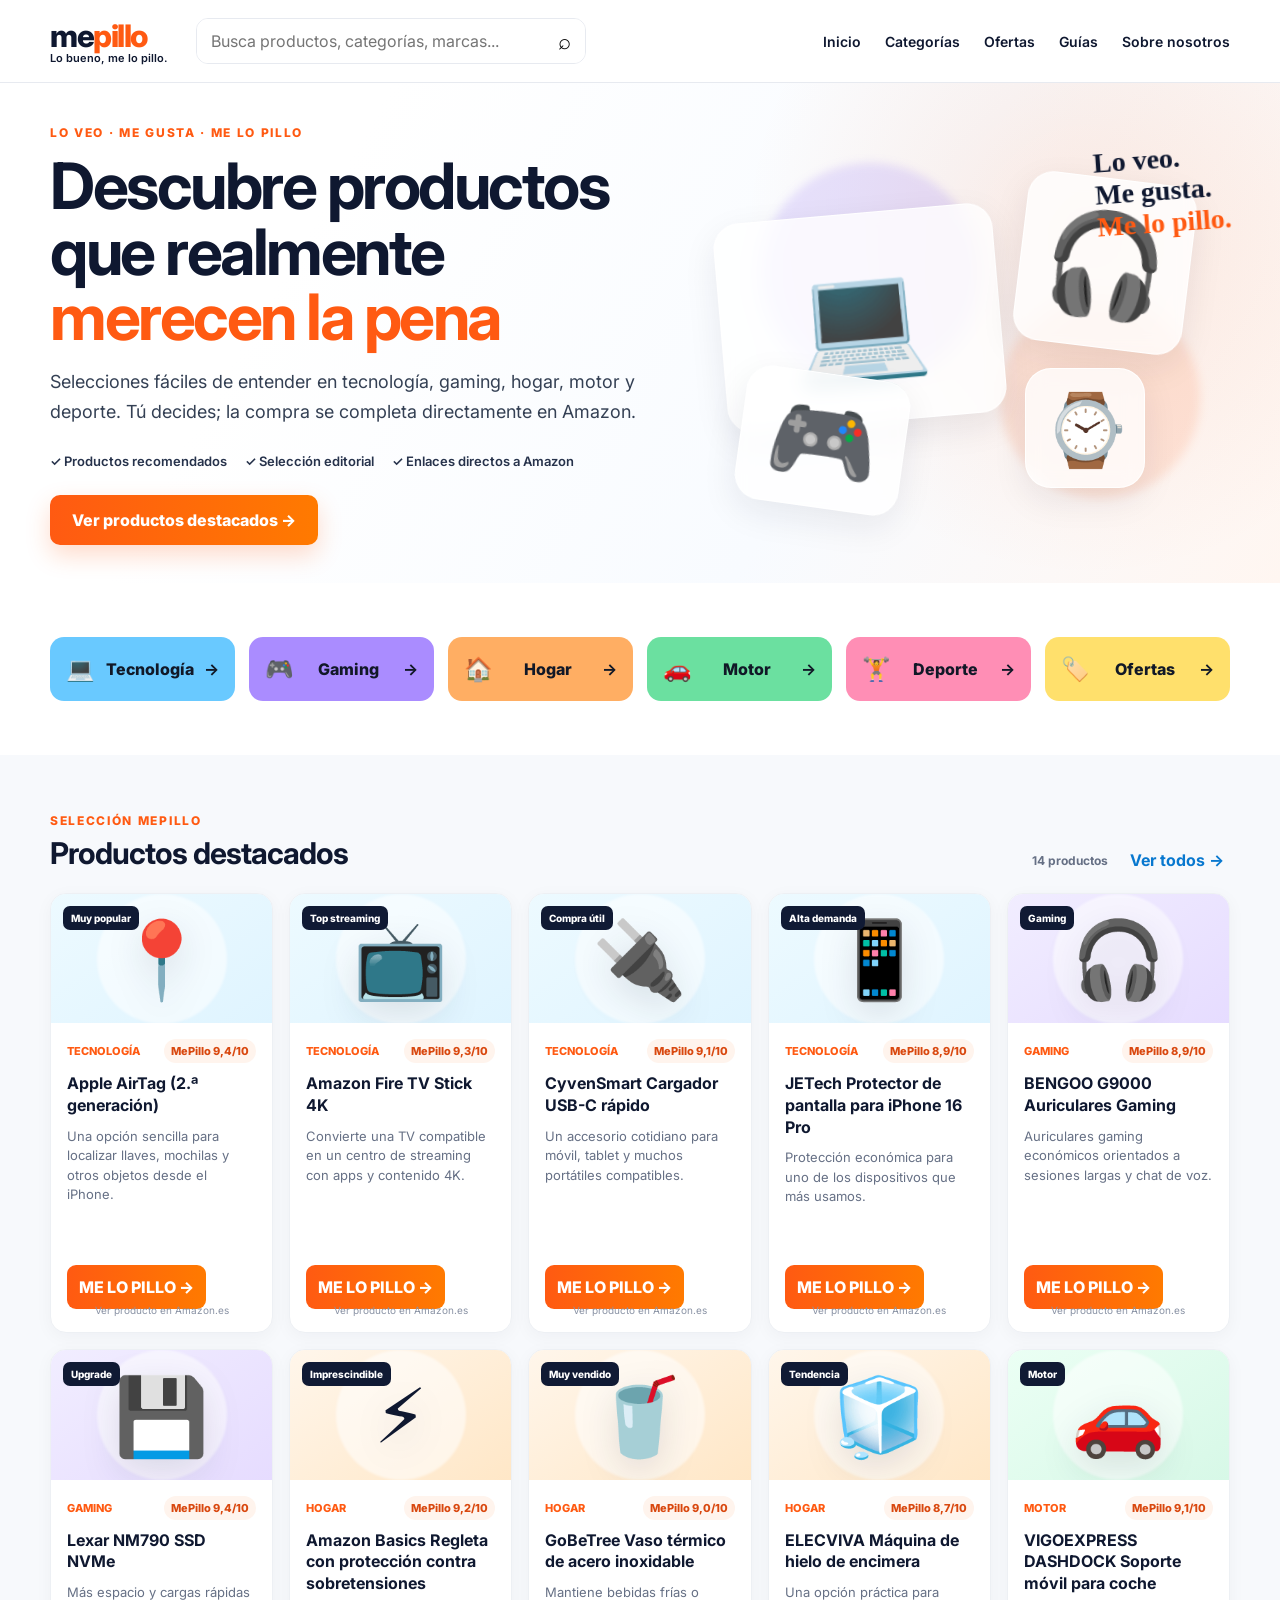
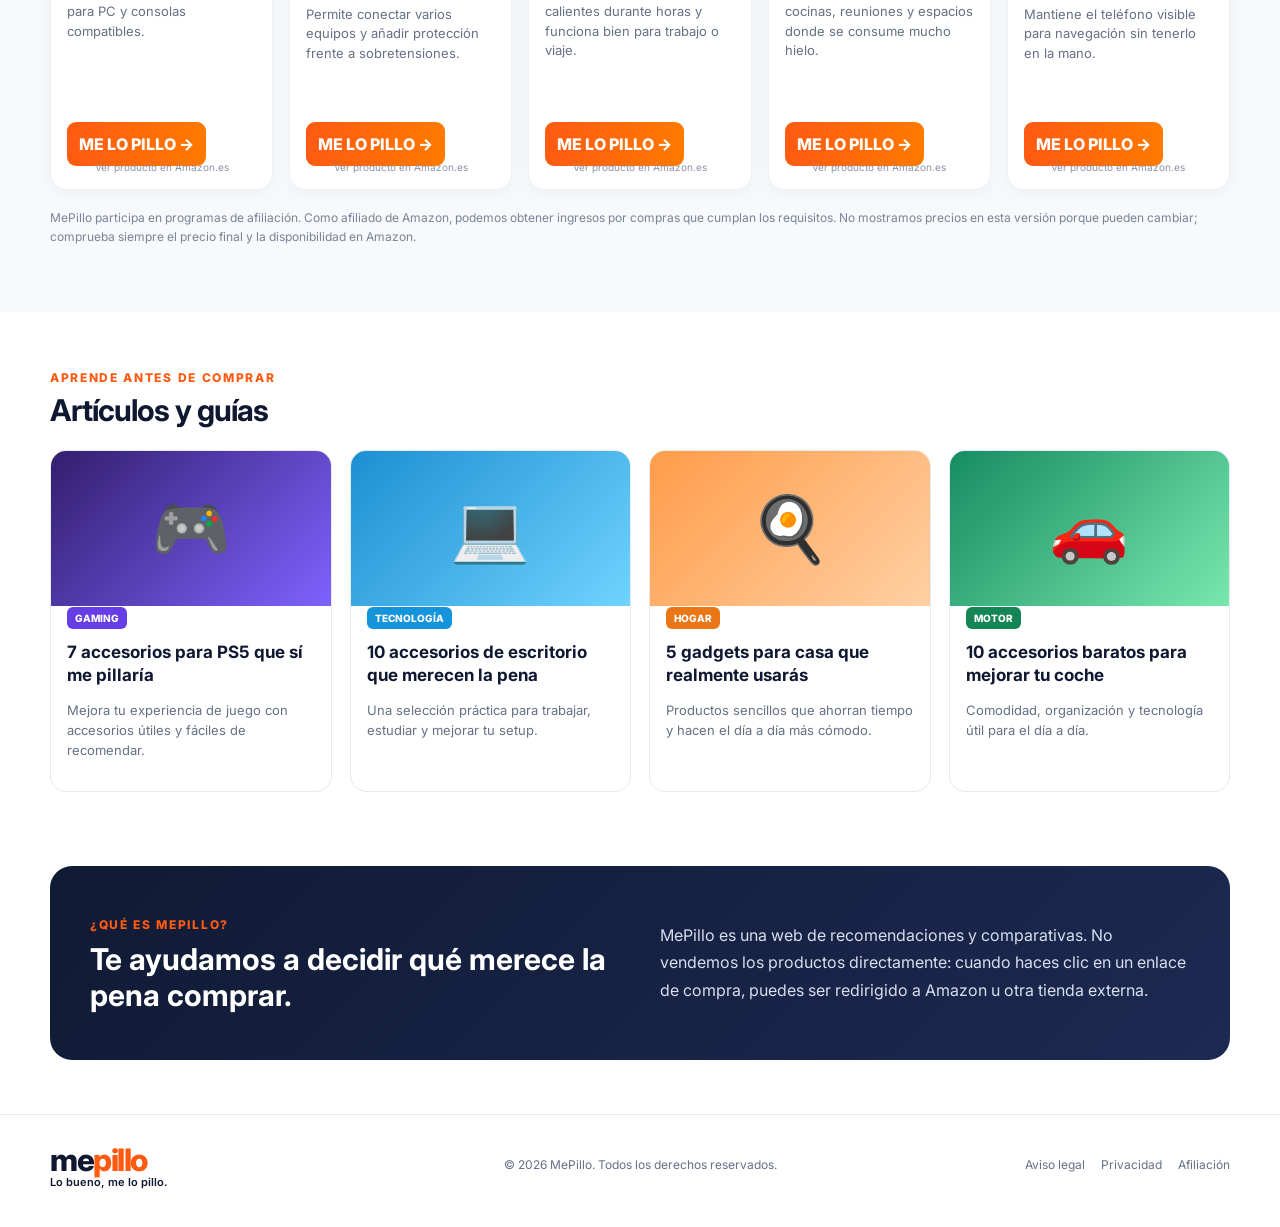
==== public/index.html @ 1d5a9345 "Primera version de MePillo" ====
<!DOCTYPE html>
<html lang="es">
<head>
  <meta charset="UTF-8" />
  <meta name="viewport" content="width=device-width, initial-scale=1.0" />
  <meta name="description" content="MePillo: recomendaciones, comparativas y ofertas de tecnología, gaming, hogar, motor y deporte." />
  <title>MePillo | Lo bueno, me lo pillo</title>
  <link rel="preconnect" href="https://fonts.googleapis.com">
  <link rel="preconnect" href="https://fonts.gstatic.com" crossorigin>
  <link href="https://fonts.googleapis.com/css2?family=Inter:wght@400;500;600;700;800&display=swap" rel="stylesheet">
  <link rel="stylesheet" href="styles.css" />
</head>
<body>
  <header class="site-header">
    <div class="container nav-wrap">
      <a class="brand" href="#inicio" aria-label="MePillo inicio">
        <span class="brand-main">me<span>pillo</span></span>
        <small>Lo bueno, me lo pillo.</small>
      </a>

      <form class="search" id="searchForm">
        <input id="searchInput" type="search" placeholder="Busca productos, categorías, marcas..." aria-label="Buscar productos" />
        <button type="submit" aria-label="Buscar">⌕</button>
      </form>

      <button class="menu-btn" id="menuBtn" aria-label="Abrir menú" aria-expanded="false">☰</button>
      <nav class="main-nav" id="mainNav">
        <a href="#inicio">Inicio</a>
        <a href="#categorias">Categorías</a>
        <a href="#ofertas">Ofertas</a>
        <a href="#guias">Guías</a>
        <a href="#sobre">Sobre nosotros</a>
      </nav>
    </div>
  </header>

  <main id="inicio">
    <section class="hero">
      <div class="container hero-grid">
        <div class="hero-copy">
          <span class="eyebrow">LO VEO · ME GUSTA · ME LO PILLO</span>
          <h1>Descubre productos que realmente <span>merecen la pena</span></h1>
          <p>Selecciones fáciles de entender en tecnología, gaming, hogar, motor y deporte. Tú decides; la compra se completa directamente en Amazon.</p>
          <div class="trust-row">
            <span>✓ Productos recomendados</span>
            <span>✓ Selección editorial</span>
            <span>✓ Enlaces directos a Amazon</span>
          </div>
          <a class="primary-btn" href="#ofertas">Ver productos destacados →</a>
        </div>

        <div class="hero-art" aria-hidden="true">
          <div class="glow glow-1"></div>
          <div class="glow glow-2"></div>
          <div class="device laptop">💻</div>
          <div class="device controller">🎮</div>
          <div class="device headphones">🎧</div>
          <div class="device watch">⌚</div>
          <div class="hero-note">Lo veo.<br>Me gusta.<br><strong>Me lo pillo.</strong></div>
        </div>
      </div>
    </section>

    <section class="categories section" id="categorias">
      <div class="container">
        <div class="category-grid">
          <a href="/categoria?cat=Tecnología" class="category-card c-tech"><span>💻</span>Tecnología <b>→</b></a>
          <a href="/categoria?cat=Gaming" class="category-card c-gaming"><span>🎮</span>Gaming <b>→</b></a>
          <a href="/categoria?cat=Hogar" class="category-card c-home"><span>🏠</span>Hogar <b>→</b></a>
          <a href="/categoria?cat=Motor" class="category-card c-motor"><span>🚗</span>Motor <b>→</b></a>
          <a href="/categoria?cat=Deporte" class="category-card c-sport"><span>🏋️</span>Deporte <b>→</b></a>
          <a href="/categoria?cat=Ofertas" class="category-card c-deals"><span>🏷️</span>Ofertas <b>→</b></a>
        </div>
      </div>
    </section>

    <section class="section products-section" id="ofertas">
      <div class="container">
        <div class="section-head">
          <div>
            <span class="section-kicker">SELECCIÓN MEPILLO</span>
            <h2>Productos destacados</h2>
          </div>
          <div class="head-actions"><span id="resultCount" class="result-count"></span><button id="showAllBtn" class="text-btn">Ver todos →</button></div>
        </div>
        <div class="product-grid" id="productGrid"></div>
        <p class="affiliate-note">MePillo participa en programas de afiliación. Como afiliado de Amazon, podemos obtener ingresos por compras que cumplan los requisitos. No mostramos precios en esta versión porque pueden cambiar; comprueba siempre el precio final y la disponibilidad en Amazon.</p>
      </div>
    </section>

    <section class="section guides" id="guias">
      <div class="container">
        <div class="section-head">
          <div>
            <span class="section-kicker">APRENDE ANTES DE COMPRAR</span>
            <h2>Artículos y guías</h2>
          </div>
        </div>

        <div class="guide-grid">
          <article class="guide-card">
            <div class="guide-image gradient-gaming">🎮</div>
            <span class="tag tag-gaming">Gaming</span>
            <h3>7 accesorios para PS5 que sí me pillaría</h3>
            <p>Mejora tu experiencia de juego con accesorios útiles y fáciles de recomendar.</p>
          </article>
          <article class="guide-card">
            <div class="guide-image gradient-tech">💻</div>
            <span class="tag tag-tech">Tecnología</span>
            <h3>10 accesorios de escritorio que merecen la pena</h3>
            <p>Una selección práctica para trabajar, estudiar y mejorar tu setup.</p>
          </article>
          <article class="guide-card">
            <div class="guide-image gradient-home">🍳</div>
            <span class="tag tag-home">Hogar</span>
            <h3>5 gadgets para casa que realmente usarás</h3>
            <p>Productos sencillos que ahorran tiempo y hacen el día a día más cómodo.</p>
          </article>
          <article class="guide-card">
            <div class="guide-image gradient-motor">🚗</div>
            <span class="tag tag-motor">Motor</span>
            <h3>10 accesorios baratos para mejorar tu coche</h3>
            <p>Comodidad, organización y tecnología útil para el día a día.</p>
          </article>
        </div>
      </div>
    </section>

    <section class="about section" id="sobre">
      <div class="container about-card">
        <div>
          <span class="section-kicker">¿QUÉ ES MEPILLO?</span>
          <h2>Te ayudamos a decidir qué merece la pena comprar.</h2>
        </div>
        <p>MePillo es una web de recomendaciones y comparativas. No vendemos los productos directamente: cuando haces clic en un enlace de compra, puedes ser redirigido a Amazon u otra tienda externa.</p>
      </div>
    </section>
  </main>

  <footer>
    <div class="container footer-grid">
      <div class="brand footer-brand"><span class="brand-main">me<span>pillo</span></span><small>Lo bueno, me lo pillo.</small></div>
      <p>© 2026 MePillo. Todos los derechos reservados.</p>
      <div class="footer-links"><a href="#">Aviso legal</a><a href="#">Privacidad</a><a href="#">Afiliación</a></div>
    </div>
  </footer>

  <script src="data.js"></script><script src="script.js"></script>
</body>
</html>
---- public/styles.css ----
:root{--ink:#0f1830;--muted:#667085;--orange:#ff5a12;--orange2:#ff7a00;--line:#e7eaf0;--bg:#f7f9fc;--card:#fff;--shadow:0 12px 35px rgba(20,31,56,.08)}
*{box-sizing:border-box}html{scroll-behavior:smooth}body{margin:0;font-family:Inter,system-ui,sans-serif;color:var(--ink);background:#fff}.container{width:min(1180px,calc(100% - 32px));margin:auto}a{text-decoration:none;color:inherit}button,input{font:inherit}.site-header{position:sticky;top:0;z-index:20;background:rgba(255,255,255,.93);backdrop-filter:blur(14px);border-bottom:1px solid var(--line)}.nav-wrap{min-height:82px;display:flex;align-items:center;gap:28px}.brand{display:flex;flex-direction:column;min-width:max-content}.brand-main{font-weight:800;font-size:31px;letter-spacing:-1.5px}.brand-main span{color:var(--orange)}.brand small{font-size:11px;font-weight:600;margin-top:-3px}.search{flex:1;max-width:390px;display:flex;border:1px solid var(--line);border-radius:12px;overflow:hidden;background:#fff}.search input{width:100%;border:0;outline:0;padding:12px 14px;color:var(--ink)}.search button{border:0;background:#fff;padding:0 14px;cursor:pointer;font-size:22px}.main-nav{margin-left:auto;display:flex;gap:24px;font-weight:600;font-size:14px}.main-nav a:hover{color:var(--orange)}.menu-btn{display:none;margin-left:auto;border:0;background:none;font-size:26px}.hero{background:radial-gradient(circle at 85% 30%,rgba(255,104,32,.12),transparent 30%),linear-gradient(120deg,#fff 25%,#f8fbff 65%,#fff6f1);overflow:hidden}.hero-grid{min-height:500px;display:grid;grid-template-columns:1.08fr .92fr;align-items:center;gap:28px}.eyebrow,.section-kicker{font-size:12px;font-weight:800;letter-spacing:.14em;color:var(--orange)}.hero h1{font-size:clamp(42px,5vw,66px);line-height:1.02;letter-spacing:-2.5px;margin:12px 0 18px;max-width:680px}.hero h1 span{color:var(--orange)}.hero p{font-size:18px;line-height:1.65;color:#344054;max-width:650px}.trust-row{display:flex;gap:18px;flex-wrap:wrap;margin:26px 0;color:#26324b;font-size:13px;font-weight:600}.primary-btn{display:inline-block;background:linear-gradient(90deg,var(--orange),var(--orange2));color:#fff;padding:15px 22px;border-radius:10px;font-weight:800;box-shadow:0 10px 25px rgba(255,90,18,.22)}.hero-art{position:relative;min-height:420px}.device{position:absolute;display:grid;place-items:center;background:rgba(255,255,255,.78);backdrop-filter:blur(10px);border:1px solid rgba(255,255,255,.9);box-shadow:var(--shadow);border-radius:26px}.laptop{font-size:110px;width:280px;height:210px;left:20px;top:90px;transform:rotate(-5deg)}.controller{font-size:90px;width:165px;height:135px;left:40px;bottom:35px;transform:rotate(8deg)}.headphones{font-size:100px;width:170px;height:170px;right:40px;top:55px;transform:rotate(7deg)}.watch{font-size:70px;width:120px;height:120px;right:85px;bottom:55px}.hero-note{position:absolute;right:0;top:20px;font-size:28px;line-height:1.15;font-weight:600;transform:rotate(-4deg);font-family:cursive}.hero-note strong{color:var(--orange)}.glow{position:absolute;border-radius:50%;filter:blur(5px)}.glow-1{width:220px;height:220px;background:rgba(111,76,255,.14);left:60px;top:40px}.glow-2{width:200px;height:200px;background:rgba(255,90,18,.12);right:30px;bottom:45px}.section{padding:54px 0}.category-grid{display:grid;grid-template-columns:repeat(6,1fr);gap:14px}.category-card{border:0;border-radius:14px;padding:18px 16px;display:flex;align-items:center;justify-content:space-between;font-weight:800;color:#111827;cursor:pointer;transition:.2s}.category-card:hover{transform:translateY(-3px);box-shadow:var(--shadow)}.category-card span{font-size:23px}.c-tech{background:#69c9ff}.c-gaming{background:#aa8cff}.c-home{background:#ffae63}.c-motor{background:#6be0a0}.c-sport{background:#ff8eb5}.c-deals{background:#ffe06c}.products-section{background:var(--bg)}.section-head{display:flex;justify-content:space-between;align-items:flex-end;margin-bottom:22px}.section-head h2{font-size:30px;letter-spacing:-1px;margin:6px 0 0}.text-btn{border:0;background:none;color:#0878cf;font-weight:700;cursor:pointer}.product-grid{display:grid;grid-template-columns:repeat(5,1fr);gap:16px}.product-card{background:#fff;border:1px solid #edf0f4;border-radius:16px;overflow:hidden;box-shadow:0 4px 18px rgba(16,24,40,.04);display:flex;flex-direction:column}.product-image{height:190px;display:grid;place-items:center;font-size:82px;background:linear-gradient(145deg,#f8f9fb,#fff)}.product-body{padding:16px;display:flex;flex-direction:column;gap:10px;height:100%}.product-cat{font-size:11px;font-weight:800;color:var(--orange);text-transform:uppercase}.product-card h3{font-size:16px;line-height:1.35;margin:0}.product-card p{font-size:13px;color:var(--muted);line-height:1.5;margin:0}.rating{font-size:13px;color:#f59e0b;font-weight:700}.buy-btn{margin-top:auto;background:linear-gradient(90deg,var(--orange),var(--orange2));color:#fff;text-align:center;padding:12px;border-radius:9px;font-weight:800}.buy-btn:hover{filter:brightness(.97)}.affiliate-note{font-size:12px;color:#7a8496;margin-top:18px;line-height:1.6}.guide-grid{display:grid;grid-template-columns:repeat(4,1fr);gap:18px}.guide-card{border:1px solid var(--line);border-radius:16px;overflow:hidden;background:#fff;padding-bottom:18px}.guide-image{height:155px;display:grid;place-items:center;font-size:64px}.gradient-gaming{background:linear-gradient(135deg,#321f6e,#7e62ff)}.gradient-tech{background:linear-gradient(135deg,#1d8fd1,#6fd3ff)}.gradient-home{background:linear-gradient(135deg,#ff9c49,#ffd0a4)}.gradient-motor{background:linear-gradient(135deg,#168c62,#78e8ad)}.guide-card .tag,.guide-card h3,.guide-card p{margin-left:16px;margin-right:16px}.tag{display:inline-block;color:#fff;padding:5px 8px;border-radius:6px;font-size:10px;font-weight:800;text-transform:uppercase;margin-top:-12px;position:relative}.tag-gaming{background:#673de6}.tag-tech{background:#1494db}.tag-home{background:#e97716}.tag-motor{background:#148656}.guide-card h3{font-size:17px;line-height:1.35;margin-top:12px;margin-bottom:8px}.guide-card p{font-size:13px;color:var(--muted);line-height:1.55}.about{padding-top:20px}.about-card{background:linear-gradient(135deg,#101a34,#1c2a52);color:#fff;border-radius:22px;padding:40px;display:grid;grid-template-columns:1fr 1fr;gap:40px;align-items:center}.about-card p{color:#d7deee;line-height:1.7}.about-card h2{font-size:30px;margin:8px 0 0}footer{border-top:1px solid var(--line);padding:26px 0 38px}.footer-grid{display:grid;grid-template-columns:1fr auto 1fr;gap:20px;align-items:center}.footer-grid p{font-size:12px;color:var(--muted)}.footer-links{justify-self:end;display:flex;gap:16px;font-size:12px;color:var(--muted)}
@media(max-width:1050px){.main-nav{display:none;position:absolute;top:82px;left:16px;right:16px;background:#fff;padding:18px;border:1px solid var(--line);border-radius:14px;box-shadow:var(--shadow);flex-direction:column}.main-nav.open{display:flex}.menu-btn{display:block}.search{order:3;max-width:none;width:100%;margin:0 0 14px}.nav-wrap{flex-wrap:wrap;padding-top:12px}.hero-grid{grid-template-columns:1fr}.hero-art{min-height:350px}.category-grid{grid-template-columns:repeat(3,1fr)}.product-grid{grid-template-columns:repeat(3,1fr)}.guide-grid{grid-template-columns:repeat(2,1fr)}}
@media(max-width:700px){.container{width:min(100% - 22px,1180px)}.brand-main{font-size:27px}.hero-grid{min-height:auto;padding:56px 0 30px}.hero h1{font-size:43px;letter-spacing:-1.8px}.hero p{font-size:16px}.hero-art{min-height:300px}.laptop{width:210px;height:155px;font-size:82px;left:3px;top:70px}.controller{width:125px;height:105px;font-size:62px;left:15px;bottom:30px}.headphones{width:130px;height:130px;font-size:72px;right:3px;top:45px}.watch{width:90px;height:90px;font-size:52px;right:25px;bottom:30px}.hero-note{font-size:21px;right:8px}.category-grid{grid-template-columns:repeat(2,1fr)}.product-grid{grid-template-columns:1fr 1fr}.product-image{height:150px;font-size:62px}.guide-grid{grid-template-columns:1fr}.about-card{grid-template-columns:1fr;padding:28px}.footer-grid{grid-template-columns:1fr;text-align:center}.footer-links{justify-self:center}.footer-brand{align-items:center}}
@media(max-width:460px){.product-grid{grid-template-columns:1fr}.category-grid{grid-template-columns:1fr}.trust-row{flex-direction:column;gap:10px}.section-head{align-items:flex-start;gap:12px;flex-direction:column}.hero h1{font-size:38px}.hero-art{min-height:270px}}
.head-actions{display:flex;align-items:center;gap:16px}.result-count{font-size:12px;color:var(--muted);font-weight:700}.product-meta{display:flex;align-items:center;justify-content:space-between;gap:8px}.score{font-size:11px;font-weight:800;background:#fff4ed;color:#d9480f;border-radius:999px;padding:5px 7px;white-space:nowrap}.product-image{position:relative;overflow:hidden}.product-image:before{content:"";position:absolute;width:130px;height:130px;border-radius:50%;background:rgba(255,255,255,.55);filter:blur(1px)}.product-emoji{position:relative;z-index:2;font-size:76px;filter:drop-shadow(0 12px 18px rgba(15,24,48,.12));transition:.25s}.product-card:hover .product-emoji{transform:translateY(-4px) scale(1.04)}.product-badge{position:absolute;z-index:3;left:12px;top:12px;background:#101a34;color:#fff;padding:6px 8px;border-radius:7px;font-size:10px;font-weight:800}.product-image-tecnologia{background:linear-gradient(145deg,#edfaff,#dff4ff)}.product-image-gaming{background:linear-gradient(145deg,#f1edff,#e6dcff)}.product-image-hogar{background:linear-gradient(145deg,#fff6eb,#ffe7c7)}.product-image-motor{background:linear-gradient(145deg,#ebfff4,#d7f8e7)}.product-image-deporte{background:linear-gradient(145deg,#fff0f5,#ffe0eb)}.card-actions{margin-top:auto}.amazon-caption{display:block;text-align:center;color:#8992a4;font-size:10px;margin-top:7px}.empty-state{grid-column:1/-1;text-align:center;background:#fff;border:1px dashed #d9dee8;border-radius:18px;padding:48px 20px}.empty-state span{font-size:42px}.empty-state h3{margin:10px 0 4px}.empty-state p{margin:0;color:var(--muted)}.category-card.active{outline:3px solid rgba(15,24,48,.18);transform:translateY(-2px)}
@media(max-width:700px){.head-actions{width:100%;justify-content:space-between}.product-emoji{font-size:66px}.product-meta{align-items:flex-start;flex-direction:column}.score{align-self:flex-start}}

.page-hero{padding:70px 0 42px;background:linear-gradient(135deg,#fff,#f8fbff 58%,#fff4ec)}.page-hero h1{font-size:clamp(38px,5vw,64px);letter-spacing:-2px;margin:8px 0 10px}.page-hero p{color:var(--muted);font-size:18px}.mini-cats{margin-bottom:30px}.mini-cats .category-card{font-size:14px}.product-detail{display:grid;grid-template-columns:.9fr 1.1fr;gap:56px;align-items:center}.detail-visual{min-height:480px;border-radius:28px;display:flex;flex-direction:column;align-items:center;justify-content:center;position:relative;font-size:150px;box-shadow:var(--shadow)}.detail-visual small{font-size:12px;color:var(--muted);margin-top:18px}.detail-copy h1{font-size:clamp(38px,5vw,62px);letter-spacing:-2px;line-height:1.02;margin:12px 0}.back-link{color:#0878cf;font-weight:700;font-size:13px}.detail-score{display:inline-block;background:#fff4ed;color:#d9480f;border-radius:999px;padding:8px 12px;font-weight:700}.detail-lead{font-size:18px;line-height:1.7;color:#475467}.detail-copy ul{list-style:none;padding:0;display:grid;gap:10px;color:#344054}.best-for{background:#f8fafc;border:1px solid var(--line);padding:15px 16px;border-radius:12px;margin:18px 0}.detail-buy{margin-top:8px}.legal-copy{max-width:850px}.legal-copy h2{margin-top:36px}.legal-copy p{color:#475467;line-height:1.75}.product-image a{display:block}.product-card h3 a:hover{color:var(--orange)}
@media(max-width:850px){.product-detail{grid-template-columns:1fr;gap:28px}.detail-visual{min-height:330px;font-size:110px}}
/* Ficha preparada para Amazon Creators API */
.product-detail-v2{align-items:start}.amazon-image-zone{overflow:hidden}.amazon-image-zone img{max-width:88%;max-height:440px;object-fit:contain;position:relative;z-index:2}.product-main-emoji{font-size:150px;position:relative;z-index:2}.amazon-source-row,.panel-head{display:flex;align-items:center;justify-content:space-between;gap:14px}.amazon-label{font-size:11px;font-weight:800;letter-spacing:.12em;color:#667085}.sync-status{font-size:11px;font-weight:700;border-radius:999px;padding:6px 9px;white-space:nowrap}.sync-status.pending{background:#fff7ed;color:#c2410c}.sync-status.live{background:#ecfdf3;color:#027a48}.brand-line{color:#667085}.product-identifiers{display:flex;gap:10px;flex-wrap:wrap;margin:18px 0}.product-identifiers span{border:1px solid var(--line);border-radius:12px;padding:10px 13px;min-width:130px;background:#fff}.product-identifiers small{display:block;color:#98a2b3;font-size:10px;text-transform:uppercase;font-weight:800;margin-bottom:4px}.product-identifiers strong{font-size:13px}.product-info-grid{display:grid;grid-template-columns:1fr 1fr;gap:20px;margin-top:42px}.info-panel{background:#fff;border:1px solid var(--line);border-radius:20px;padding:26px;box-shadow:0 5px 20px rgba(16,24,40,.035)}.info-panel h2{font-size:23px;letter-spacing:-.6px;margin:6px 0 18px}.api-placeholder{min-height:120px;border:1px dashed #d0d5dd;border-radius:14px;background:#f9fafb;display:flex;align-items:center;gap:14px;padding:20px;color:#667085}.api-placeholder>span{font-size:27px}.api-placeholder strong,.api-placeholder small{display:block}.api-placeholder small{line-height:1.5;margin-top:4px}.amazon-feature-list,.editorial-list,.pros-cons ul{list-style:none;padding:0;margin:0;display:grid;gap:10px;color:#344054}.spec-table{display:grid}.spec-table>div{display:flex;justify-content:space-between;gap:20px;padding:11px 0;border-bottom:1px solid var(--line)}.spec-table span{color:#667085}.pros-cons{display:grid;grid-template-columns:1fr 1fr;gap:22px}.pros-cons h3{font-size:15px}.muted-copy{color:#667085;line-height:1.6;font-size:13px}.amazon-panel{background:linear-gradient(180deg,#fff,#fcfdff)}
@media(max-width:850px){.product-info-grid{grid-template-columns:1fr}.product-main-emoji{font-size:110px}.amazon-source-row,.panel-head{align-items:flex-start;flex-direction:column}.pros-cons{grid-template-columns:1fr}}

/* Creators API ready v2 */
.data-disclaimer{margin-top:18px;padding:12px 14px;border-radius:12px;background:#fff7ed;color:#7c4a1d;font-size:.82rem;line-height:1.5;border:1px solid #fed7aa}
.amazon-feature-list{display:grid;gap:10px;margin:18px 0 0;padding:0;list-style:none}
.amazon-feature-list li{padding:12px 14px;border:1px solid #e7ebf2;border-radius:12px;background:#fff;line-height:1.45}
.spec-table{display:grid;gap:0;margin-top:16px;border:1px solid #e7ebf2;border-radius:14px;overflow:hidden}
.spec-table>div{display:grid;grid-template-columns:minmax(130px,.8fr) 1.2fr;gap:18px;padding:13px 15px;border-bottom:1px solid #e7ebf2;background:#fff}
.spec-table>div:last-child{border-bottom:0}.spec-table span{color:#718096;font-size:.86rem}.spec-table strong{font-size:.92rem;color:#0d1730}
@media(max-width:640px){.spec-table>div{grid-template-columns:1fr;gap:4px}}

/* Ficha de producto v3: más información visible y preparada para Creators API */
.product-detail-v3{align-items:start}.product-page-kicker{display:block;margin-top:12px;font-size:11px;font-weight:800;letter-spacing:.13em;color:#667085}.quick-feature-grid{display:grid;grid-template-columns:1fr 1fr;gap:10px;margin:20px 0}.quick-feature{display:flex;gap:9px;align-items:flex-start;padding:11px 12px;border:1px solid #e7eaf0;background:#fbfcfe;border-radius:12px;font-size:12px;line-height:1.4}.quick-feature>span{display:grid;place-items:center;flex:0 0 20px;width:20px;height:20px;border-radius:50%;background:#ecfdf3;color:#027a48;font-weight:900}.quick-feature strong{font-weight:650;color:#344054}.product-section{margin-top:28px;background:#fff;border:1px solid var(--line);border-radius:22px;padding:30px;box-shadow:0 5px 20px rgba(16,24,40,.035)}.section-title-block h2{font-size:27px;letter-spacing:-.8px;margin:6px 0 5px}.section-title-block p{margin:0 0 22px;color:#667085;line-height:1.6}.feature-list-large{display:grid;grid-template-columns:1fr 1fr;gap:12px}.feature-list-large li{display:flex;align-items:flex-start;gap:10px;padding:15px 16px!important;margin:0;background:#fbfcfe!important}.feature-check{display:grid;place-items:center;flex:0 0 24px;width:24px;height:24px;border-radius:50%;background:#ecfdf3;color:#027a48;font-weight:900}.product-info-grid-v3{margin-top:20px}.best-for-prominent{display:flex;flex-direction:column;gap:6px;margin:0 0 22px;background:linear-gradient(135deg,#fff7ed,#fff);border-color:#fed7aa}.best-for-prominent strong{color:#c2410c;font-size:12px;text-transform:uppercase;letter-spacing:.08em}.best-for-prominent span{font-size:15px;line-height:1.55;color:#344054}.subsection-title{font-size:15px;margin:20px 0 12px}.analysis-section{margin-top:20px}.pros-cons-v3>div{border-radius:16px;padding:22px;border:1px solid var(--line)}.pros-box{background:#f5fff9}.cons-box{background:#fffaf5}.pros-cons-v3 ul{gap:12px}.pros-cons-v3 li{display:flex;gap:10px;line-height:1.5}.pros-cons-v3 li>span{font-weight:900}.pros-box li>span{color:#027a48}.cons-box li>span{color:#c2410c}.catalog-note{margin:20px 0 4px;padding:13px 16px;border-radius:14px;background:#f8fafc;border:1px solid var(--line);color:#667085;font-size:12px;line-height:1.6}.amazon-image-zone small{max-width:75%;text-align:center;line-height:1.5}.product-grid{grid-template-columns:repeat(5,1fr)}
@media(max-width:1050px){.quick-feature-grid,.feature-list-large{grid-template-columns:1fr 1fr}}
@media(max-width:700px){.quick-feature-grid,.feature-list-large{grid-template-columns:1fr}.product-section{padding:22px}.section-title-block h2{font-size:24px}}
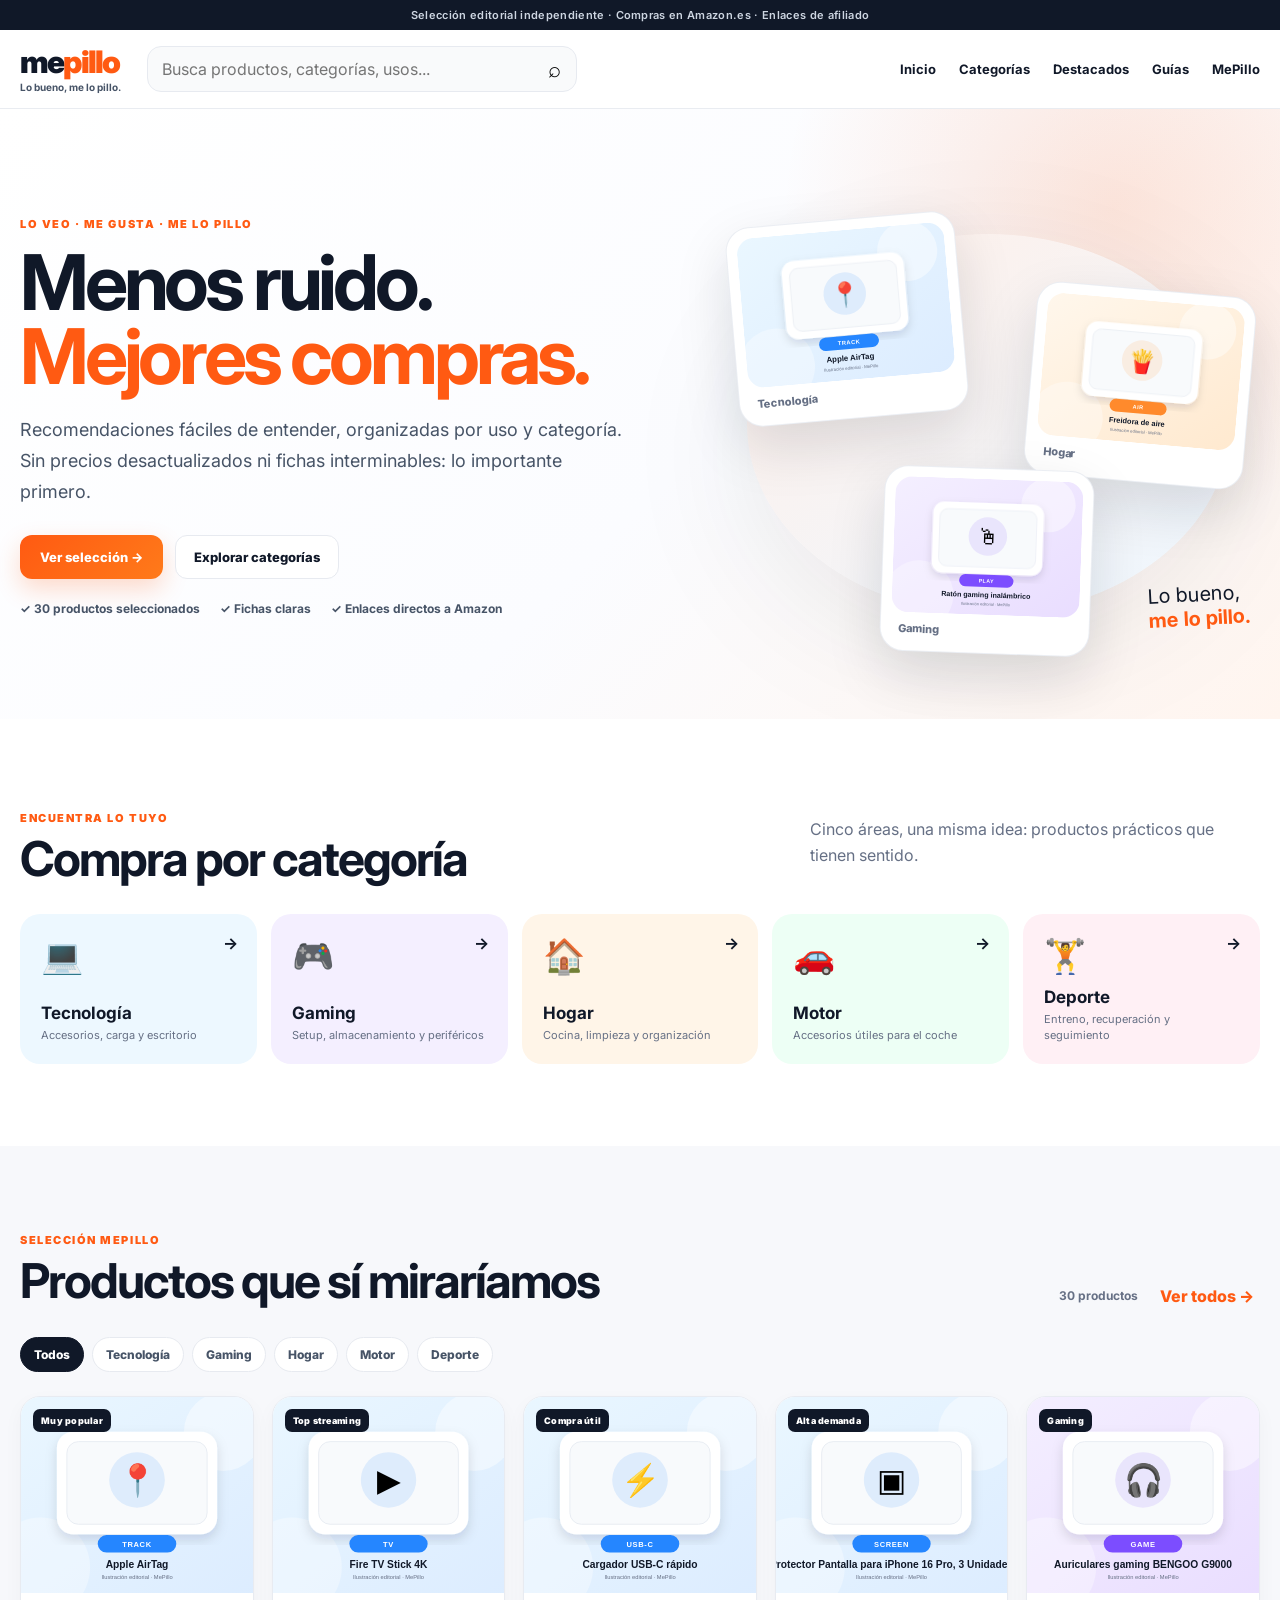
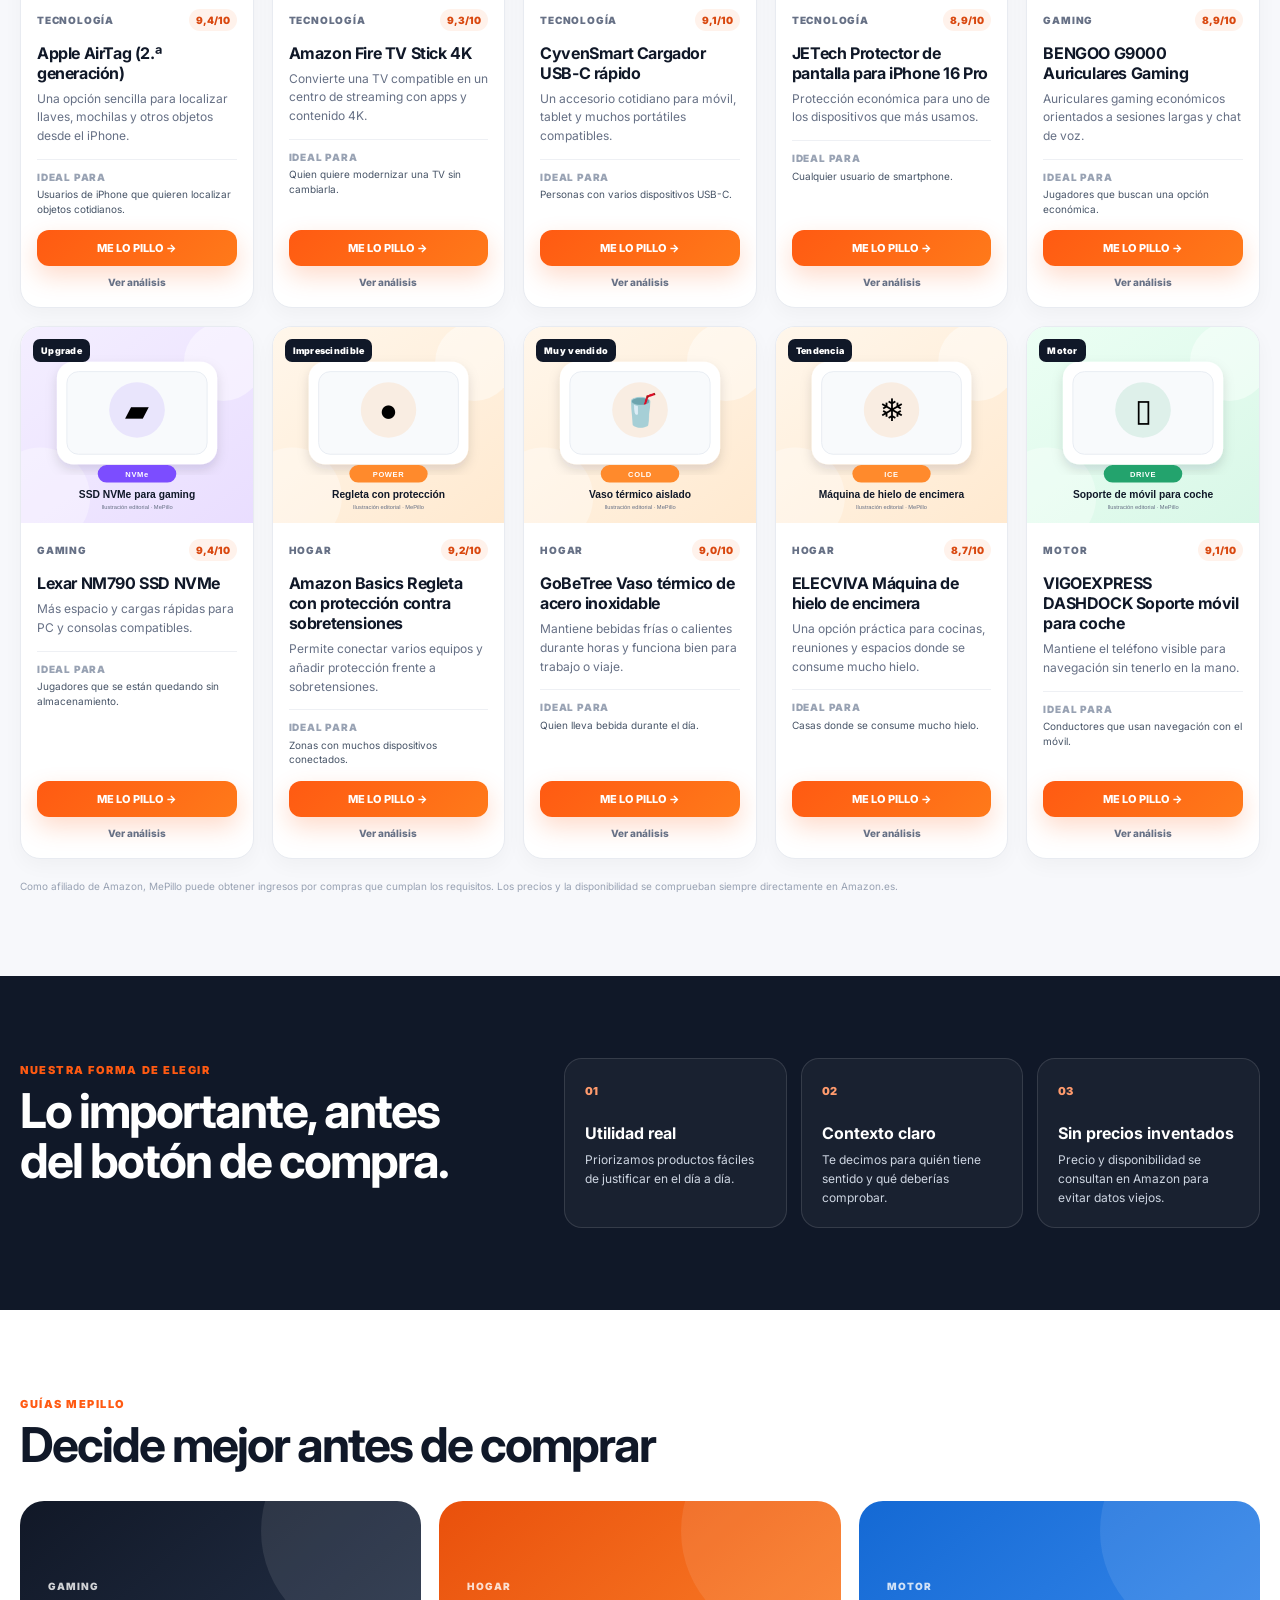
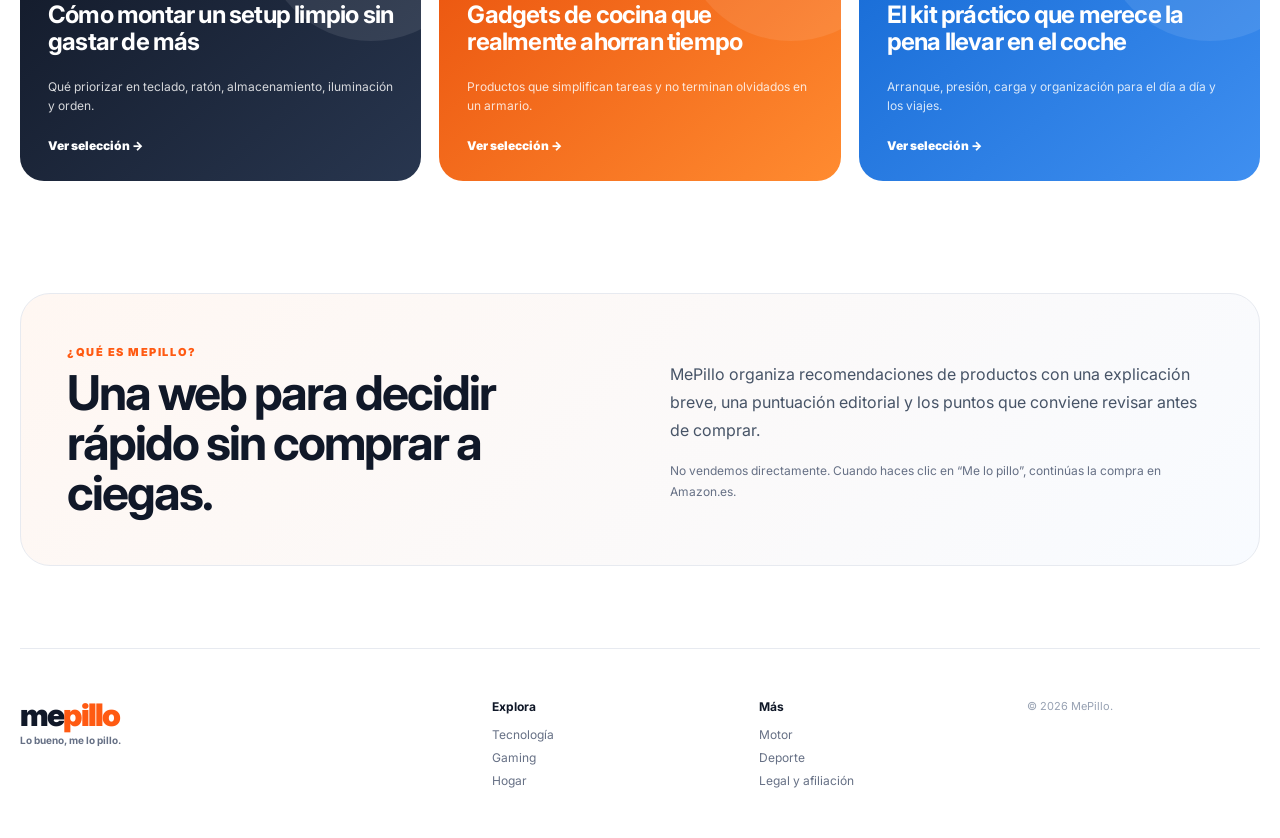
==== commit a4817dfd: "Actualizar MePillo a v4 profesional" ====
--- a/public/index.html
+++ b/public/index.html
@@ -1,150 +1,11 @@
-<!DOCTYPE html>
-<html lang="es">
-<head>
-  <meta charset="UTF-8" />
-  <meta name="viewport" content="width=device-width, initial-scale=1.0" />
-  <meta name="description" content="MePillo: recomendaciones, comparativas y ofertas de tecnología, gaming, hogar, motor y deporte." />
-  <title>MePillo | Lo bueno, me lo pillo</title>
-  <link rel="preconnect" href="https://fonts.googleapis.com">
-  <link rel="preconnect" href="https://fonts.gstatic.com" crossorigin>
-  <link href="https://fonts.googleapis.com/css2?family=Inter:wght@400;500;600;700;800&display=swap" rel="stylesheet">
-  <link rel="stylesheet" href="styles.css" />
-</head>
-<body>
-  <header class="site-header">
-    <div class="container nav-wrap">
-      <a class="brand" href="#inicio" aria-label="MePillo inicio">
-        <span class="brand-main">me<span>pillo</span></span>
-        <small>Lo bueno, me lo pillo.</small>
-      </a>
-
-      <form class="search" id="searchForm">
-        <input id="searchInput" type="search" placeholder="Busca productos, categorías, marcas..." aria-label="Buscar productos" />
-        <button type="submit" aria-label="Buscar">⌕</button>
-      </form>
-
-      <button class="menu-btn" id="menuBtn" aria-label="Abrir menú" aria-expanded="false">☰</button>
-      <nav class="main-nav" id="mainNav">
-        <a href="#inicio">Inicio</a>
-        <a href="#categorias">Categorías</a>
-        <a href="#ofertas">Ofertas</a>
-        <a href="#guias">Guías</a>
-        <a href="#sobre">Sobre nosotros</a>
-      </nav>
-    </div>
-  </header>
-
-  <main id="inicio">
-    <section class="hero">
-      <div class="container hero-grid">
-        <div class="hero-copy">
-          <span class="eyebrow">LO VEO · ME GUSTA · ME LO PILLO</span>
-          <h1>Descubre productos que realmente <span>merecen la pena</span></h1>
-          <p>Selecciones fáciles de entender en tecnología, gaming, hogar, motor y deporte. Tú decides; la compra se completa directamente en Amazon.</p>
-          <div class="trust-row">
-            <span>✓ Productos recomendados</span>
-            <span>✓ Selección editorial</span>
-            <span>✓ Enlaces directos a Amazon</span>
-          </div>
-          <a class="primary-btn" href="#ofertas">Ver productos destacados →</a>
-        </div>
-
-        <div class="hero-art" aria-hidden="true">
-          <div class="glow glow-1"></div>
-          <div class="glow glow-2"></div>
-          <div class="device laptop">💻</div>
-          <div class="device controller">🎮</div>
-          <div class="device headphones">🎧</div>
-          <div class="device watch">⌚</div>
-          <div class="hero-note">Lo veo.<br>Me gusta.<br><strong>Me lo pillo.</strong></div>
-        </div>
-      </div>
-    </section>
-
-    <section class="categories section" id="categorias">
-      <div class="container">
-        <div class="category-grid">
-          <a href="/categoria?cat=Tecnología" class="category-card c-tech"><span>💻</span>Tecnología <b>→</b></a>
-          <a href="/categoria?cat=Gaming" class="category-card c-gaming"><span>🎮</span>Gaming <b>→</b></a>
-          <a href="/categoria?cat=Hogar" class="category-card c-home"><span>🏠</span>Hogar <b>→</b></a>
-          <a href="/categoria?cat=Motor" class="category-card c-motor"><span>🚗</span>Motor <b>→</b></a>
-          <a href="/categoria?cat=Deporte" class="category-card c-sport"><span>🏋️</span>Deporte <b>→</b></a>
-          <a href="/categoria?cat=Ofertas" class="category-card c-deals"><span>🏷️</span>Ofertas <b>→</b></a>
-        </div>
-      </div>
-    </section>
-
-    <section class="section products-section" id="ofertas">
-      <div class="container">
-        <div class="section-head">
-          <div>
-            <span class="section-kicker">SELECCIÓN MEPILLO</span>
-            <h2>Productos destacados</h2>
-          </div>
-          <div class="head-actions"><span id="resultCount" class="result-count"></span><button id="showAllBtn" class="text-btn">Ver todos →</button></div>
-        </div>
-        <div class="product-grid" id="productGrid"></div>
-        <p class="affiliate-note">MePillo participa en programas de afiliación. Como afiliado de Amazon, podemos obtener ingresos por compras que cumplan los requisitos. No mostramos precios en esta versión porque pueden cambiar; comprueba siempre el precio final y la disponibilidad en Amazon.</p>
-      </div>
-    </section>
-
-    <section class="section guides" id="guias">
-      <div class="container">
-        <div class="section-head">
-          <div>
-            <span class="section-kicker">APRENDE ANTES DE COMPRAR</span>
-            <h2>Artículos y guías</h2>
-          </div>
-        </div>
-
-        <div class="guide-grid">
-          <article class="guide-card">
-            <div class="guide-image gradient-gaming">🎮</div>
-            <span class="tag tag-gaming">Gaming</span>
-            <h3>7 accesorios para PS5 que sí me pillaría</h3>
-            <p>Mejora tu experiencia de juego con accesorios útiles y fáciles de recomendar.</p>
-          </article>
-          <article class="guide-card">
-            <div class="guide-image gradient-tech">💻</div>
-            <span class="tag tag-tech">Tecnología</span>
-            <h3>10 accesorios de escritorio que merecen la pena</h3>
-            <p>Una selección práctica para trabajar, estudiar y mejorar tu setup.</p>
-          </article>
-          <article class="guide-card">
-            <div class="guide-image gradient-home">🍳</div>
-            <span class="tag tag-home">Hogar</span>
-            <h3>5 gadgets para casa que realmente usarás</h3>
-            <p>Productos sencillos que ahorran tiempo y hacen el día a día más cómodo.</p>
-          </article>
-          <article class="guide-card">
-            <div class="guide-image gradient-motor">🚗</div>
-            <span class="tag tag-motor">Motor</span>
-            <h3>10 accesorios baratos para mejorar tu coche</h3>
-            <p>Comodidad, organización y tecnología útil para el día a día.</p>
-          </article>
-        </div>
-      </div>
-    </section>
-
-    <section class="about section" id="sobre">
-      <div class="container about-card">
-        <div>
-          <span class="section-kicker">¿QUÉ ES MEPILLO?</span>
-          <h2>Te ayudamos a decidir qué merece la pena comprar.</h2>
-        </div>
-        <p>MePillo es una web de recomendaciones y comparativas. No vendemos los productos directamente: cuando haces clic en un enlace de compra, puedes ser redirigido a Amazon u otra tienda externa.</p>
-      </div>
-    </section>
-  </main>
-
-  <footer>
-    <div class="container footer-grid">
-      <div class="brand footer-brand"><span class="brand-main">me<span>pillo</span></span><small>Lo bueno, me lo pillo.</small></div>
-      <p>© 2026 MePillo. Todos los derechos reservados.</p>
-      <div class="footer-links"><a href="#">Aviso legal</a><a href="#">Privacidad</a><a href="#">Afiliación</a></div>
-    </div>
-  </footer>
-
-  <script src="data.js"></script><script src="script.js"></script>
-</body>
-</html>
+<!doctype html><html lang="es"><head><meta charset="utf-8"><meta name="viewport" content="width=device-width,initial-scale=1"><meta name="description" content="MePillo selecciona productos útiles de tecnología, gaming, hogar, motor y deporte con fichas claras y enlaces a Amazon.es."><meta name="theme-color" content="#ff5a12"><title>MePillo | Lo bueno, me lo pillo</title><link rel="preconnect" href="https://fonts.googleapis.com"><link rel="preconnect" href="https://fonts.gstatic.com" crossorigin><link href="https://fonts.googleapis.com/css2?family=Inter:wght@400;500;600;700;800;900&display=swap" rel="stylesheet"><link rel="stylesheet" href="styles.css"></head><body>
+<div class="topbar">Selección editorial independiente · Compras en Amazon.es · Enlaces de afiliado</div>
+<header class="site-header"><div class="container nav-wrap"><a class="brand" href="index.html"><span class="brand-main">me<span>pillo</span></span><small>Lo bueno, me lo pillo.</small></a><form class="search" id="searchForm"><input id="searchInput" type="search" placeholder="Busca productos, categorías, usos..." aria-label="Buscar productos"><button type="submit" aria-label="Buscar">⌕</button></form><button class="menu-btn" id="menuBtn" aria-label="Abrir menú" aria-expanded="false">☰</button><nav class="main-nav" id="mainNav"><a href="#inicio">Inicio</a><a href="#categorias">Categorías</a><a href="#destacados">Destacados</a><a href="#guias">Guías</a><a href="#sobre">MePillo</a></nav></div></header>
+<main id="inicio">
+<section class="hero hero-v4"><div class="container hero-grid"><div class="hero-copy"><span class="eyebrow">LO VEO · ME GUSTA · ME LO PILLO</span><h1>Menos ruido.<br><span>Mejores compras.</span></h1><p>Recomendaciones fáciles de entender, organizadas por uso y categoría. Sin precios desactualizados ni fichas interminables: lo importante primero.</p><div class="hero-actions"><a class="primary-btn" href="#destacados">Ver selección →</a><a class="secondary-btn" href="#categorias">Explorar categorías</a></div><div class="trust-row"><span>✓ 30 productos seleccionados</span><span>✓ Fichas claras</span><span>✓ Enlaces directos a Amazon</span></div></div><div class="hero-showcase"><div class="hero-orb"></div><div class="showcase-card sc-one"><img src="assets/products/apple-airtag.svg" alt="Ilustración Apple AirTag"><span>Tecnología</span></div><div class="showcase-card sc-two"><img src="assets/products/freidora-aire.svg" alt="Ilustración freidora de aire"><span>Hogar</span></div><div class="showcase-card sc-three"><img src="assets/products/raton-gaming.svg" alt="Ilustración ratón gaming"><span>Gaming</span></div><div class="hero-note">Lo bueno,<br><strong>me lo pillo.</strong></div></div></div></section>
+<section class="section categories" id="categorias"><div class="container"><div class="section-head"><div><span class="section-kicker">ENCUENTRA LO TUYO</span><h2>Compra por categoría</h2></div><p class="section-intro">Cinco áreas, una misma idea: productos prácticos que tienen sentido.</p></div><div class="category-grid category-grid-v4"><a href="categoria.html?cat=Tecnología" class="category-card c-tech"><span class="cat-icon">💻</span><div><strong>Tecnología</strong><small>Accesorios, carga y escritorio</small></div><b>→</b></a><a href="categoria.html?cat=Gaming" class="category-card c-gaming"><span class="cat-icon">🎮</span><div><strong>Gaming</strong><small>Setup, almacenamiento y periféricos</small></div><b>→</b></a><a href="categoria.html?cat=Hogar" class="category-card c-home"><span class="cat-icon">🏠</span><div><strong>Hogar</strong><small>Cocina, limpieza y organización</small></div><b>→</b></a><a href="categoria.html?cat=Motor" class="category-card c-motor"><span class="cat-icon">🚗</span><div><strong>Motor</strong><small>Accesorios útiles para el coche</small></div><b>→</b></a><a href="categoria.html?cat=Deporte" class="category-card c-sport"><span class="cat-icon">🏋️</span><div><strong>Deporte</strong><small>Entreno, recuperación y seguimiento</small></div><b>→</b></a></div></div></section>
+<section class="section products-section" id="destacados"><div class="container"><div class="section-head"><div><span class="section-kicker">SELECCIÓN MEPILLO</span><h2>Productos que sí miraríamos</h2></div><div class="head-actions"><span id="resultCount" class="result-count"></span><button id="showAllBtn" class="text-btn">Ver todos →</button></div></div><div class="filter-chips" id="filterChips"><button class="chip active" data-category="Todos">Todos</button><button class="chip" data-category="Tecnología">Tecnología</button><button class="chip" data-category="Gaming">Gaming</button><button class="chip" data-category="Hogar">Hogar</button><button class="chip" data-category="Motor">Motor</button><button class="chip" data-category="Deporte">Deporte</button></div><div class="product-grid" id="productGrid"></div><p class="affiliate-note">Como afiliado de Amazon, MePillo puede obtener ingresos por compras que cumplan los requisitos. Los precios y la disponibilidad se comprueban siempre directamente en Amazon.es.</p></div></section>
+<section class="section editorial-strip"><div class="container editorial-grid"><div><span class="section-kicker">NUESTRA FORMA DE ELEGIR</span><h2>Lo importante, antes del botón de compra.</h2></div><div class="editorial-points"><article><span>01</span><h3>Utilidad real</h3><p>Priorizamos productos fáciles de justificar en el día a día.</p></article><article><span>02</span><h3>Contexto claro</h3><p>Te decimos para quién tiene sentido y qué deberías comprobar.</p></article><article><span>03</span><h3>Sin precios inventados</h3><p>Precio y disponibilidad se consultan en Amazon para evitar datos viejos.</p></article></div></div></section>
+<section class="section guides" id="guias"><div class="container"><div class="section-head"><div><span class="section-kicker">GUÍAS MEPILLO</span><h2>Decide mejor antes de comprar</h2></div></div><div class="guide-grid"><article class="guide-card guide-dark"><span>Gaming</span><h3>Cómo montar un setup limpio sin gastar de más</h3><p>Qué priorizar en teclado, ratón, almacenamiento, iluminación y orden.</p><a href="categoria.html?cat=Gaming">Ver selección →</a></article><article class="guide-card guide-orange"><span>Hogar</span><h3>Gadgets de cocina que realmente ahorran tiempo</h3><p>Productos que simplifican tareas y no terminan olvidados en un armario.</p><a href="categoria.html?cat=Hogar">Ver selección →</a></article><article class="guide-card guide-blue"><span>Motor</span><h3>El kit práctico que merece la pena llevar en el coche</h3><p>Arranque, presión, carga y organización para el día a día y los viajes.</p><a href="categoria.html?cat=Motor">Ver selección →</a></article></div></div></section>
+<section class="about section" id="sobre"><div class="container about-card about-v4"><div><span class="section-kicker">¿QUÉ ES MEPILLO?</span><h2>Una web para decidir rápido sin comprar a ciegas.</h2></div><div><p>MePillo organiza recomendaciones de productos con una explicación breve, una puntuación editorial y los puntos que conviene revisar antes de comprar.</p><p class="about-small">No vendemos directamente. Cuando haces clic en “Me lo pillo”, continúas la compra en Amazon.es.</p></div></div></section>
+</main><footer><div class="container footer-grid footer-v4"><div class="brand footer-brand"><span class="brand-main">me<span>pillo</span></span><small>Lo bueno, me lo pillo.</small></div><div><strong>Explora</strong><a href="categoria.html?cat=Tecnología">Tecnología</a><a href="categoria.html?cat=Gaming">Gaming</a><a href="categoria.html?cat=Hogar">Hogar</a></div><div><strong>Más</strong><a href="categoria.html?cat=Motor">Motor</a><a href="categoria.html?cat=Deporte">Deporte</a><a href="legal.html">Legal y afiliación</a></div><p>© 2026 MePillo.</p></div></footer><script src="data.js"></script><script src="script.js"></script></body></html>
--- a/public/styles.css
+++ b/public/styles.css
@@ -1,27 +1,4 @@
-:root{--ink:#0f1830;--muted:#667085;--orange:#ff5a12;--orange2:#ff7a00;--line:#e7eaf0;--bg:#f7f9fc;--card:#fff;--shadow:0 12px 35px rgba(20,31,56,.08)}
-*{box-sizing:border-box}html{scroll-behavior:smooth}body{margin:0;font-family:Inter,system-ui,sans-serif;color:var(--ink);background:#fff}.container{width:min(1180px,calc(100% - 32px));margin:auto}a{text-decoration:none;color:inherit}button,input{font:inherit}.site-header{position:sticky;top:0;z-index:20;background:rgba(255,255,255,.93);backdrop-filter:blur(14px);border-bottom:1px solid var(--line)}.nav-wrap{min-height:82px;display:flex;align-items:center;gap:28px}.brand{display:flex;flex-direction:column;min-width:max-content}.brand-main{font-weight:800;font-size:31px;letter-spacing:-1.5px}.brand-main span{color:var(--orange)}.brand small{font-size:11px;font-weight:600;margin-top:-3px}.search{flex:1;max-width:390px;display:flex;border:1px solid var(--line);border-radius:12px;overflow:hidden;background:#fff}.search input{width:100%;border:0;outline:0;padding:12px 14px;color:var(--ink)}.search button{border:0;background:#fff;padding:0 14px;cursor:pointer;font-size:22px}.main-nav{margin-left:auto;display:flex;gap:24px;font-weight:600;font-size:14px}.main-nav a:hover{color:var(--orange)}.menu-btn{display:none;margin-left:auto;border:0;background:none;font-size:26px}.hero{background:radial-gradient(circle at 85% 30%,rgba(255,104,32,.12),transparent 30%),linear-gradient(120deg,#fff 25%,#f8fbff 65%,#fff6f1);overflow:hidden}.hero-grid{min-height:500px;display:grid;grid-template-columns:1.08fr .92fr;align-items:center;gap:28px}.eyebrow,.section-kicker{font-size:12px;font-weight:800;letter-spacing:.14em;color:var(--orange)}.hero h1{font-size:clamp(42px,5vw,66px);line-height:1.02;letter-spacing:-2.5px;margin:12px 0 18px;max-width:680px}.hero h1 span{color:var(--orange)}.hero p{font-size:18px;line-height:1.65;color:#344054;max-width:650px}.trust-row{display:flex;gap:18px;flex-wrap:wrap;margin:26px 0;color:#26324b;font-size:13px;font-weight:600}.primary-btn{display:inline-block;background:linear-gradient(90deg,var(--orange),var(--orange2));color:#fff;padding:15px 22px;border-radius:10px;font-weight:800;box-shadow:0 10px 25px rgba(255,90,18,.22)}.hero-art{position:relative;min-height:420px}.device{position:absolute;display:grid;place-items:center;background:rgba(255,255,255,.78);backdrop-filter:blur(10px);border:1px solid rgba(255,255,255,.9);box-shadow:var(--shadow);border-radius:26px}.laptop{font-size:110px;width:280px;height:210px;left:20px;top:90px;transform:rotate(-5deg)}.controller{font-size:90px;width:165px;height:135px;left:40px;bottom:35px;transform:rotate(8deg)}.headphones{font-size:100px;width:170px;height:170px;right:40px;top:55px;transform:rotate(7deg)}.watch{font-size:70px;width:120px;height:120px;right:85px;bottom:55px}.hero-note{position:absolute;right:0;top:20px;font-size:28px;line-height:1.15;font-weight:600;transform:rotate(-4deg);font-family:cursive}.hero-note strong{color:var(--orange)}.glow{position:absolute;border-radius:50%;filter:blur(5px)}.glow-1{width:220px;height:220px;background:rgba(111,76,255,.14);left:60px;top:40px}.glow-2{width:200px;height:200px;background:rgba(255,90,18,.12);right:30px;bottom:45px}.section{padding:54px 0}.category-grid{display:grid;grid-template-columns:repeat(6,1fr);gap:14px}.category-card{border:0;border-radius:14px;padding:18px 16px;display:flex;align-items:center;justify-content:space-between;font-weight:800;color:#111827;cursor:pointer;transition:.2s}.category-card:hover{transform:translateY(-3px);box-shadow:var(--shadow)}.category-card span{font-size:23px}.c-tech{background:#69c9ff}.c-gaming{background:#aa8cff}.c-home{background:#ffae63}.c-motor{background:#6be0a0}.c-sport{background:#ff8eb5}.c-deals{background:#ffe06c}.products-section{background:var(--bg)}.section-head{display:flex;justify-content:space-between;align-items:flex-end;margin-bottom:22px}.section-head h2{font-size:30px;letter-spacing:-1px;margin:6px 0 0}.text-btn{border:0;background:none;color:#0878cf;font-weight:700;cursor:pointer}.product-grid{display:grid;grid-template-columns:repeat(5,1fr);gap:16px}.product-card{background:#fff;border:1px solid #edf0f4;border-radius:16px;overflow:hidden;box-shadow:0 4px 18px rgba(16,24,40,.04);display:flex;flex-direction:column}.product-image{height:190px;display:grid;place-items:center;font-size:82px;background:linear-gradient(145deg,#f8f9fb,#fff)}.product-body{padding:16px;display:flex;flex-direction:column;gap:10px;height:100%}.product-cat{font-size:11px;font-weight:800;color:var(--orange);text-transform:uppercase}.product-card h3{font-size:16px;line-height:1.35;margin:0}.product-card p{font-size:13px;color:var(--muted);line-height:1.5;margin:0}.rating{font-size:13px;color:#f59e0b;font-weight:700}.buy-btn{margin-top:auto;background:linear-gradient(90deg,var(--orange),var(--orange2));color:#fff;text-align:center;padding:12px;border-radius:9px;font-weight:800}.buy-btn:hover{filter:brightness(.97)}.affiliate-note{font-size:12px;color:#7a8496;margin-top:18px;line-height:1.6}.guide-grid{display:grid;grid-template-columns:repeat(4,1fr);gap:18px}.guide-card{border:1px solid var(--line);border-radius:16px;overflow:hidden;background:#fff;padding-bottom:18px}.guide-image{height:155px;display:grid;place-items:center;font-size:64px}.gradient-gaming{background:linear-gradient(135deg,#321f6e,#7e62ff)}.gradient-tech{background:linear-gradient(135deg,#1d8fd1,#6fd3ff)}.gradient-home{background:linear-gradient(135deg,#ff9c49,#ffd0a4)}.gradient-motor{background:linear-gradient(135deg,#168c62,#78e8ad)}.guide-card .tag,.guide-card h3,.guide-card p{margin-left:16px;margin-right:16px}.tag{display:inline-block;color:#fff;padding:5px 8px;border-radius:6px;font-size:10px;font-weight:800;text-transform:uppercase;margin-top:-12px;position:relative}.tag-gaming{background:#673de6}.tag-tech{background:#1494db}.tag-home{background:#e97716}.tag-motor{background:#148656}.guide-card h3{font-size:17px;line-height:1.35;margin-top:12px;margin-bottom:8px}.guide-card p{font-size:13px;color:var(--muted);line-height:1.55}.about{padding-top:20px}.about-card{background:linear-gradient(135deg,#101a34,#1c2a52);color:#fff;border-radius:22px;padding:40px;display:grid;grid-template-columns:1fr 1fr;gap:40px;align-items:center}.about-card p{color:#d7deee;line-height:1.7}.about-card h2{font-size:30px;margin:8px 0 0}footer{border-top:1px solid var(--line);padding:26px 0 38px}.footer-grid{display:grid;grid-template-columns:1fr auto 1fr;gap:20px;align-items:center}.footer-grid p{font-size:12px;color:var(--muted)}.footer-links{justify-self:end;display:flex;gap:16px;font-size:12px;color:var(--muted)}
-@media(max-width:1050px){.main-nav{display:none;position:absolute;top:82px;left:16px;right:16px;background:#fff;padding:18px;border:1px solid var(--line);border-radius:14px;box-shadow:var(--shadow);flex-direction:column}.main-nav.open{display:flex}.menu-btn{display:block}.search{order:3;max-width:none;width:100%;margin:0 0 14px}.nav-wrap{flex-wrap:wrap;padding-top:12px}.hero-grid{grid-template-columns:1fr}.hero-art{min-height:350px}.category-grid{grid-template-columns:repeat(3,1fr)}.product-grid{grid-template-columns:repeat(3,1fr)}.guide-grid{grid-template-columns:repeat(2,1fr)}}
-@media(max-width:700px){.container{width:min(100% - 22px,1180px)}.brand-main{font-size:27px}.hero-grid{min-height:auto;padding:56px 0 30px}.hero h1{font-size:43px;letter-spacing:-1.8px}.hero p{font-size:16px}.hero-art{min-height:300px}.laptop{width:210px;height:155px;font-size:82px;left:3px;top:70px}.controller{width:125px;height:105px;font-size:62px;left:15px;bottom:30px}.headphones{width:130px;height:130px;font-size:72px;right:3px;top:45px}.watch{width:90px;height:90px;font-size:52px;right:25px;bottom:30px}.hero-note{font-size:21px;right:8px}.category-grid{grid-template-columns:repeat(2,1fr)}.product-grid{grid-template-columns:1fr 1fr}.product-image{height:150px;font-size:62px}.guide-grid{grid-template-columns:1fr}.about-card{grid-template-columns:1fr;padding:28px}.footer-grid{grid-template-columns:1fr;text-align:center}.footer-links{justify-self:center}.footer-brand{align-items:center}}
-@media(max-width:460px){.product-grid{grid-template-columns:1fr}.category-grid{grid-template-columns:1fr}.trust-row{flex-direction:column;gap:10px}.section-head{align-items:flex-start;gap:12px;flex-direction:column}.hero h1{font-size:38px}.hero-art{min-height:270px}}
-.head-actions{display:flex;align-items:center;gap:16px}.result-count{font-size:12px;color:var(--muted);font-weight:700}.product-meta{display:flex;align-items:center;justify-content:space-between;gap:8px}.score{font-size:11px;font-weight:800;background:#fff4ed;color:#d9480f;border-radius:999px;padding:5px 7px;white-space:nowrap}.product-image{position:relative;overflow:hidden}.product-image:before{content:"";position:absolute;width:130px;height:130px;border-radius:50%;background:rgba(255,255,255,.55);filter:blur(1px)}.product-emoji{position:relative;z-index:2;font-size:76px;filter:drop-shadow(0 12px 18px rgba(15,24,48,.12));transition:.25s}.product-card:hover .product-emoji{transform:translateY(-4px) scale(1.04)}.product-badge{position:absolute;z-index:3;left:12px;top:12px;background:#101a34;color:#fff;padding:6px 8px;border-radius:7px;font-size:10px;font-weight:800}.product-image-tecnologia{background:linear-gradient(145deg,#edfaff,#dff4ff)}.product-image-gaming{background:linear-gradient(145deg,#f1edff,#e6dcff)}.product-image-hogar{background:linear-gradient(145deg,#fff6eb,#ffe7c7)}.product-image-motor{background:linear-gradient(145deg,#ebfff4,#d7f8e7)}.product-image-deporte{background:linear-gradient(145deg,#fff0f5,#ffe0eb)}.card-actions{margin-top:auto}.amazon-caption{display:block;text-align:center;color:#8992a4;font-size:10px;margin-top:7px}.empty-state{grid-column:1/-1;text-align:center;background:#fff;border:1px dashed #d9dee8;border-radius:18px;padding:48px 20px}.empty-state span{font-size:42px}.empty-state h3{margin:10px 0 4px}.empty-state p{margin:0;color:var(--muted)}.category-card.active{outline:3px solid rgba(15,24,48,.18);transform:translateY(-2px)}
-@media(max-width:700px){.head-actions{width:100%;justify-content:space-between}.product-emoji{font-size:66px}.product-meta{align-items:flex-start;flex-direction:column}.score{align-self:flex-start}}
-
-.page-hero{padding:70px 0 42px;background:linear-gradient(135deg,#fff,#f8fbff 58%,#fff4ec)}.page-hero h1{font-size:clamp(38px,5vw,64px);letter-spacing:-2px;margin:8px 0 10px}.page-hero p{color:var(--muted);font-size:18px}.mini-cats{margin-bottom:30px}.mini-cats .category-card{font-size:14px}.product-detail{display:grid;grid-template-columns:.9fr 1.1fr;gap:56px;align-items:center}.detail-visual{min-height:480px;border-radius:28px;display:flex;flex-direction:column;align-items:center;justify-content:center;position:relative;font-size:150px;box-shadow:var(--shadow)}.detail-visual small{font-size:12px;color:var(--muted);margin-top:18px}.detail-copy h1{font-size:clamp(38px,5vw,62px);letter-spacing:-2px;line-height:1.02;margin:12px 0}.back-link{color:#0878cf;font-weight:700;font-size:13px}.detail-score{display:inline-block;background:#fff4ed;color:#d9480f;border-radius:999px;padding:8px 12px;font-weight:700}.detail-lead{font-size:18px;line-height:1.7;color:#475467}.detail-copy ul{list-style:none;padding:0;display:grid;gap:10px;color:#344054}.best-for{background:#f8fafc;border:1px solid var(--line);padding:15px 16px;border-radius:12px;margin:18px 0}.detail-buy{margin-top:8px}.legal-copy{max-width:850px}.legal-copy h2{margin-top:36px}.legal-copy p{color:#475467;line-height:1.75}.product-image a{display:block}.product-card h3 a:hover{color:var(--orange)}
-@media(max-width:850px){.product-detail{grid-template-columns:1fr;gap:28px}.detail-visual{min-height:330px;font-size:110px}}
-/* Ficha preparada para Amazon Creators API */
-.product-detail-v2{align-items:start}.amazon-image-zone{overflow:hidden}.amazon-image-zone img{max-width:88%;max-height:440px;object-fit:contain;position:relative;z-index:2}.product-main-emoji{font-size:150px;position:relative;z-index:2}.amazon-source-row,.panel-head{display:flex;align-items:center;justify-content:space-between;gap:14px}.amazon-label{font-size:11px;font-weight:800;letter-spacing:.12em;color:#667085}.sync-status{font-size:11px;font-weight:700;border-radius:999px;padding:6px 9px;white-space:nowrap}.sync-status.pending{background:#fff7ed;color:#c2410c}.sync-status.live{background:#ecfdf3;color:#027a48}.brand-line{color:#667085}.product-identifiers{display:flex;gap:10px;flex-wrap:wrap;margin:18px 0}.product-identifiers span{border:1px solid var(--line);border-radius:12px;padding:10px 13px;min-width:130px;background:#fff}.product-identifiers small{display:block;color:#98a2b3;font-size:10px;text-transform:uppercase;font-weight:800;margin-bottom:4px}.product-identifiers strong{font-size:13px}.product-info-grid{display:grid;grid-template-columns:1fr 1fr;gap:20px;margin-top:42px}.info-panel{background:#fff;border:1px solid var(--line);border-radius:20px;padding:26px;box-shadow:0 5px 20px rgba(16,24,40,.035)}.info-panel h2{font-size:23px;letter-spacing:-.6px;margin:6px 0 18px}.api-placeholder{min-height:120px;border:1px dashed #d0d5dd;border-radius:14px;background:#f9fafb;display:flex;align-items:center;gap:14px;padding:20px;color:#667085}.api-placeholder>span{font-size:27px}.api-placeholder strong,.api-placeholder small{display:block}.api-placeholder small{line-height:1.5;margin-top:4px}.amazon-feature-list,.editorial-list,.pros-cons ul{list-style:none;padding:0;margin:0;display:grid;gap:10px;color:#344054}.spec-table{display:grid}.spec-table>div{display:flex;justify-content:space-between;gap:20px;padding:11px 0;border-bottom:1px solid var(--line)}.spec-table span{color:#667085}.pros-cons{display:grid;grid-template-columns:1fr 1fr;gap:22px}.pros-cons h3{font-size:15px}.muted-copy{color:#667085;line-height:1.6;font-size:13px}.amazon-panel{background:linear-gradient(180deg,#fff,#fcfdff)}
-@media(max-width:850px){.product-info-grid{grid-template-columns:1fr}.product-main-emoji{font-size:110px}.amazon-source-row,.panel-head{align-items:flex-start;flex-direction:column}.pros-cons{grid-template-columns:1fr}}
-
-/* Creators API ready v2 */
-.data-disclaimer{margin-top:18px;padding:12px 14px;border-radius:12px;background:#fff7ed;color:#7c4a1d;font-size:.82rem;line-height:1.5;border:1px solid #fed7aa}
-.amazon-feature-list{display:grid;gap:10px;margin:18px 0 0;padding:0;list-style:none}
-.amazon-feature-list li{padding:12px 14px;border:1px solid #e7ebf2;border-radius:12px;background:#fff;line-height:1.45}
-.spec-table{display:grid;gap:0;margin-top:16px;border:1px solid #e7ebf2;border-radius:14px;overflow:hidden}
-.spec-table>div{display:grid;grid-template-columns:minmax(130px,.8fr) 1.2fr;gap:18px;padding:13px 15px;border-bottom:1px solid #e7ebf2;background:#fff}
-.spec-table>div:last-child{border-bottom:0}.spec-table span{color:#718096;font-size:.86rem}.spec-table strong{font-size:.92rem;color:#0d1730}
-@media(max-width:640px){.spec-table>div{grid-template-columns:1fr;gap:4px}}
-
-/* Ficha de producto v3: más información visible y preparada para Creators API */
-.product-detail-v3{align-items:start}.product-page-kicker{display:block;margin-top:12px;font-size:11px;font-weight:800;letter-spacing:.13em;color:#667085}.quick-feature-grid{display:grid;grid-template-columns:1fr 1fr;gap:10px;margin:20px 0}.quick-feature{display:flex;gap:9px;align-items:flex-start;padding:11px 12px;border:1px solid #e7eaf0;background:#fbfcfe;border-radius:12px;font-size:12px;line-height:1.4}.quick-feature>span{display:grid;place-items:center;flex:0 0 20px;width:20px;height:20px;border-radius:50%;background:#ecfdf3;color:#027a48;font-weight:900}.quick-feature strong{font-weight:650;color:#344054}.product-section{margin-top:28px;background:#fff;border:1px solid var(--line);border-radius:22px;padding:30px;box-shadow:0 5px 20px rgba(16,24,40,.035)}.section-title-block h2{font-size:27px;letter-spacing:-.8px;margin:6px 0 5px}.section-title-block p{margin:0 0 22px;color:#667085;line-height:1.6}.feature-list-large{display:grid;grid-template-columns:1fr 1fr;gap:12px}.feature-list-large li{display:flex;align-items:flex-start;gap:10px;padding:15px 16px!important;margin:0;background:#fbfcfe!important}.feature-check{display:grid;place-items:center;flex:0 0 24px;width:24px;height:24px;border-radius:50%;background:#ecfdf3;color:#027a48;font-weight:900}.product-info-grid-v3{margin-top:20px}.best-for-prominent{display:flex;flex-direction:column;gap:6px;margin:0 0 22px;background:linear-gradient(135deg,#fff7ed,#fff);border-color:#fed7aa}.best-for-prominent strong{color:#c2410c;font-size:12px;text-transform:uppercase;letter-spacing:.08em}.best-for-prominent span{font-size:15px;line-height:1.55;color:#344054}.subsection-title{font-size:15px;margin:20px 0 12px}.analysis-section{margin-top:20px}.pros-cons-v3>div{border-radius:16px;padding:22px;border:1px solid var(--line)}.pros-box{background:#f5fff9}.cons-box{background:#fffaf5}.pros-cons-v3 ul{gap:12px}.pros-cons-v3 li{display:flex;gap:10px;line-height:1.5}.pros-cons-v3 li>span{font-weight:900}.pros-box li>span{color:#027a48}.cons-box li>span{color:#c2410c}.catalog-note{margin:20px 0 4px;padding:13px 16px;border-radius:14px;background:#f8fafc;border:1px solid var(--line);color:#667085;font-size:12px;line-height:1.6}.amazon-image-zone small{max-width:75%;text-align:center;line-height:1.5}.product-grid{grid-template-columns:repeat(5,1fr)}
-@media(max-width:1050px){.quick-feature-grid,.feature-list-large{grid-template-columns:1fr 1fr}}
-@media(max-width:700px){.quick-feature-grid,.feature-list-large{grid-template-columns:1fr}.product-section{padding:22px}.section-title-block h2{font-size:24px}}
+:root{--ink:#101828;--muted:#667085;--orange:#ff5a12;--orange-dark:#e84a05;--line:#e7eaf0;--bg:#f7f8fb;--card:#fff;--radius:22px;--shadow:0 20px 55px rgba(16,24,40,.09)}*{box-sizing:border-box}html{scroll-behavior:smooth}body{margin:0;font-family:Inter,system-ui,-apple-system,sans-serif;color:var(--ink);background:#fff}a{text-decoration:none;color:inherit}button,input{font:inherit}.container{width:min(1240px,calc(100% - 40px));margin:auto}.topbar{background:#101828;color:#cdd5e1;text-align:center;padding:8px 16px;font-size:11px;font-weight:600;letter-spacing:.03em}.site-header{position:sticky;top:0;z-index:40;background:rgba(255,255,255,.94);backdrop-filter:blur(18px);border-bottom:1px solid rgba(231,234,240,.9)}.nav-wrap{min-height:78px;display:flex;align-items:center;gap:26px}.brand{display:flex;flex-direction:column;min-width:max-content}.brand-main{font-weight:900;font-size:31px;letter-spacing:-1.8px;line-height:1}.brand-main span{color:var(--orange)}.brand small{font-size:10px;font-weight:700;margin-top:4px;color:#475467}.search{flex:1;max-width:430px;display:flex;border:1px solid var(--line);border-radius:14px;background:#f9fafb;overflow:hidden;transition:.2s}.search:focus-within{border-color:#ffb28f;box-shadow:0 0 0 4px rgba(255,90,18,.08);background:#fff}.search input{width:100%;border:0;outline:0;padding:12px 14px;background:transparent;color:var(--ink)}.search button{border:0;background:transparent;padding:0 15px;font-size:22px;cursor:pointer}.main-nav{margin-left:auto;display:flex;align-items:center;gap:23px;font-size:13px;font-weight:700}.main-nav a:hover{color:var(--orange)}.menu-btn{display:none;border:0;background:none;font-size:26px;cursor:pointer}.hero-v4{position:relative;overflow:hidden;background:radial-gradient(circle at 87% 16%,rgba(255,90,18,.14),transparent 27%),linear-gradient(135deg,#fff 0%,#fbfcff 55%,#fff5ef 100%)}.hero-grid{min-height:610px;display:grid;grid-template-columns:1.02fr .98fr;align-items:center;gap:50px}.eyebrow,.section-kicker{display:inline-block;font-size:11px;font-weight:900;letter-spacing:.14em;color:var(--orange)}.hero-copy h1{font-size:clamp(54px,6vw,82px);letter-spacing:-4.2px;line-height:.96;margin:14px 0 22px;max-width:760px}.hero-copy h1 span{color:var(--orange)}.hero-copy>p{font-size:18px;line-height:1.7;color:#475467;max-width:650px}.hero-actions{display:flex;align-items:center;gap:12px;margin:28px 0 22px}.primary-btn,.buy-btn{display:inline-flex;align-items:center;justify-content:center;background:linear-gradient(135deg,var(--orange),#ff7a1a);color:#fff;border-radius:12px;padding:14px 20px;font-weight:800;font-size:13px;box-shadow:0 10px 24px rgba(255,90,18,.22);transition:.2s}.primary-btn:hover,.buy-btn:hover{transform:translateY(-2px);box-shadow:0 14px 30px rgba(255,90,18,.28)}.secondary-btn{display:inline-flex;padding:13px 18px;border:1px solid var(--line);border-radius:12px;background:#fff;font-size:13px;font-weight:800}.trust-row{display:flex;gap:20px;flex-wrap:wrap;color:#475467;font-size:12px;font-weight:700}.hero-showcase{position:relative;min-height:500px}.hero-orb{position:absolute;inset:70px 30px 50px 70px;border-radius:50%;background:linear-gradient(145deg,#fff0e9,#eef7ff);filter:drop-shadow(0 30px 60px rgba(16,24,40,.08))}.showcase-card{position:absolute;width:230px;background:#fff;border:1px solid rgba(231,234,240,.8);border-radius:24px;padding:10px;box-shadow:0 22px 55px rgba(16,24,40,.13);transform:rotate(-5deg)}.showcase-card img{display:block;width:100%;border-radius:17px}.showcase-card span{display:block;padding:9px 8px 5px;font-size:11px;font-weight:800;color:#667085}.sc-one{left:55px;top:55px}.sc-two{right:10px;top:125px;transform:rotate(5deg);width:220px}.sc-three{left:205px;bottom:10px;transform:rotate(2deg);width:210px}.hero-note{position:absolute;right:10px;bottom:34px;font-size:20px;line-height:1.2;transform:rotate(-3deg)}.hero-note strong{color:var(--orange)}.section{padding:82px 0}.section-head{display:flex;justify-content:space-between;align-items:end;gap:24px;margin-bottom:30px}.section-head h2,.about-card h2,.editorial-grid h2{font-size:clamp(32px,4vw,48px);letter-spacing:-2px;line-height:1.05;margin:8px 0 0}.section-intro{max-width:450px;color:var(--muted);line-height:1.6}.category-grid-v4{display:grid;grid-template-columns:repeat(5,1fr);gap:14px}.category-card{min-height:150px;padding:20px;border-radius:20px;display:flex;flex-direction:column;justify-content:space-between;gap:10px;position:relative;transition:.22s;border:1px solid transparent}.category-card:hover{transform:translateY(-4px);box-shadow:var(--shadow)}.category-card .cat-icon{font-size:34px}.category-card div{display:flex;flex-direction:column;gap:5px}.category-card strong{font-size:17px}.category-card small{font-size:11px;line-height:1.4;color:#667085}.category-card b{position:absolute;right:18px;top:18px}.c-tech{background:#edf8ff}.c-gaming{background:#f4efff}.c-home{background:#fff5e8}.c-motor{background:#edfff5}.c-sport{background:#fff0f5}.products-section{background:var(--bg)}.filter-chips{display:flex;gap:8px;flex-wrap:wrap;margin-bottom:24px}.chip,.category-nav a{border:1px solid var(--line);background:#fff;color:#475467;border-radius:999px;padding:9px 13px;font-size:12px;font-weight:800;cursor:pointer}.chip.active,.category-nav a.active{background:#101828;color:#fff;border-color:#101828}.head-actions{display:flex;align-items:center;gap:16px}.result-count{font-size:12px;color:var(--muted);font-weight:700}.text-btn{border:0;background:none;color:var(--orange);font-weight:800;cursor:pointer}.product-grid{display:grid;grid-template-columns:repeat(5,1fr);gap:18px}.product-card{display:flex;flex-direction:column;background:#fff;border:1px solid #e8ebf1;border-radius:20px;overflow:hidden;min-width:0;transition:.22s;box-shadow:0 7px 20px rgba(16,24,40,.035)}.product-card:hover{transform:translateY(-5px);box-shadow:0 20px 42px rgba(16,24,40,.1);border-color:#d9dee8}.product-image{display:block;position:relative;aspect-ratio:1.18/1;background:#f7f8fa;overflow:hidden}.product-image img{width:100%;height:100%;object-fit:cover;transition:.25s}.product-card:hover .product-image img{transform:scale(1.025)}.product-badge{position:absolute;left:12px;top:12px;z-index:2;background:#101828;color:#fff;padding:6px 8px;border-radius:7px;font-size:9px;font-weight:900;letter-spacing:.03em}.product-body{display:flex;flex-direction:column;flex:1;padding:16px}.product-meta{display:flex;justify-content:space-between;align-items:center;gap:8px}.product-cat{font-size:10px;font-weight:900;text-transform:uppercase;letter-spacing:.08em;color:#667085}.score{font-size:10px;font-weight:900;background:#fff2eb;color:#d9480f;border-radius:999px;padding:5px 7px}.product-card h3{font-size:16px;letter-spacing:-.4px;line-height:1.25;margin:12px 0 7px}.product-card h3 a:hover{color:var(--orange)}.product-card p{font-size:12px;line-height:1.55;color:#667085;margin:0 0 13px}.best-mini{border-top:1px solid #eef0f4;padding-top:10px;font-size:10px;line-height:1.45;color:#475467}.best-mini span{display:block;color:#98a2b3;text-transform:uppercase;font-weight:900;letter-spacing:.08em;margin-bottom:3px}.card-actions{display:grid;grid-template-columns:1fr;gap:7px;margin-top:auto;padding-top:14px}.buy-btn{width:100%;padding:11px 12px;font-size:11px}.detail-link{text-align:center;font-size:10px;font-weight:800;color:#667085;padding:3px}.affiliate-note{font-size:10px;line-height:1.5;color:#98a2b3;margin:20px 0 0}.empty-state{grid-column:1/-1;text-align:center;background:#fff;border:1px dashed #d0d5dd;border-radius:20px;padding:55px 20px}.editorial-strip{background:#101828;color:#fff}.editorial-grid{display:grid;grid-template-columns:.8fr 1.2fr;gap:80px;align-items:start}.editorial-grid h2{color:#fff}.editorial-points{display:grid;grid-template-columns:repeat(3,1fr);gap:14px}.editorial-points article{padding:20px;border:1px solid rgba(255,255,255,.12);border-radius:18px;background:rgba(255,255,255,.04)}.editorial-points article>span{font-size:11px;color:#ff9b6d;font-weight:900}.editorial-points h3{font-size:16px;margin:24px 0 7px}.editorial-points p{font-size:12px;line-height:1.6;color:#cdd5e1;margin:0}.guide-grid{display:grid;grid-template-columns:repeat(3,1fr);gap:18px}.guide-card{min-height:280px;border-radius:24px;padding:28px;display:flex;flex-direction:column;justify-content:flex-end;color:#fff;position:relative;overflow:hidden}.guide-card:before{content:"";position:absolute;width:220px;height:220px;border-radius:50%;right:-60px;top:-80px;background:rgba(255,255,255,.09)}.guide-dark{background:linear-gradient(140deg,#111827,#28364f)}.guide-orange{background:linear-gradient(140deg,#e9500c,#ff8b30)}.guide-blue{background:linear-gradient(140deg,#1469d4,#3f8ff0)}.guide-card span{font-size:10px;text-transform:uppercase;letter-spacing:.1em;font-weight:900;opacity:.8}.guide-card h3{font-size:24px;line-height:1.1;letter-spacing:-.8px;margin:10px 0}.guide-card p{font-size:12px;line-height:1.6;opacity:.82}.guide-card a{font-size:12px;font-weight:900;margin-top:10px}.about{padding-top:30px}.about-v4{background:linear-gradient(135deg,#fff7f2,#f8fbff);border:1px solid var(--line);border-radius:30px;padding:46px;display:grid;grid-template-columns:1fr 1fr;gap:60px;align-items:center}.about-v4 p{color:#475467;line-height:1.75}.about-small{font-size:12px;color:#667085!important}.footer-v4{display:grid;grid-template-columns:1.5fr .8fr .8fr .8fr;gap:35px;align-items:start;padding:50px 0}.footer-v4>div:not(.brand){display:flex;flex-direction:column;gap:8px;font-size:12px;color:#667085}.footer-v4 strong{color:#101828;margin-bottom:5px}.footer-v4 p{font-size:11px;color:#98a2b3;margin:0}.footer-brand small{color:#667085}.page-hero-v4{padding:80px 0 50px;background:linear-gradient(135deg,#fff,#f8fbff 58%,#fff3ec)}.page-hero h1{font-size:clamp(44px,6vw,72px);letter-spacing:-3px;margin:8px 0}.page-hero p{font-size:17px;color:#667085}.category-nav{margin-bottom:30px}.product-page{background:#fbfcfe}.breadcrumbs{display:flex;gap:8px;align-items:center;font-size:11px;color:#98a2b3;margin-bottom:24px}.breadcrumbs a:hover{color:var(--orange)}.product-detail{display:grid;grid-template-columns:.92fr 1.08fr;gap:54px;align-items:start}.detail-visual{position:relative;border:1px solid var(--line);border-radius:28px;background:#fff;overflow:hidden;box-shadow:0 18px 50px rgba(16,24,40,.08)}.detail-visual img{display:block;width:100%;aspect-ratio:1.18/1;object-fit:cover}.product-page-kicker{display:block;font-size:11px;font-weight:900;letter-spacing:.13em;color:var(--orange);margin:8px 0 10px}.detail-copy h1{font-size:clamp(40px,5vw,62px);letter-spacing:-2.6px;line-height:1.02;margin:0 0 12px}.brand-line{font-size:12px;color:#667085}.score-row{display:flex;align-items:center;gap:12px;margin:16px 0}.detail-score{background:#fff2eb;color:#d9480f;border-radius:999px;padding:9px 12px;font-size:13px;font-weight:700}.score-row>span{font-size:11px;color:#98a2b3}.detail-lead{font-size:18px;line-height:1.65;color:#475467}.best-for{border:1px solid #fed7aa;background:linear-gradient(135deg,#fff7ed,#fff);border-radius:14px;padding:14px 16px;display:flex;flex-direction:column;gap:5px}.best-for strong{font-size:10px;letter-spacing:.1em;color:#c2410c;text-transform:uppercase}.best-for span{font-size:13px;line-height:1.5;color:#344054}.quick-points{display:grid;gap:8px;margin:18px 0}.quick-points span{font-size:12px;color:#344054}.detail-buy{margin-top:5px}.product-section{margin-top:22px;background:#fff;border:1px solid var(--line);border-radius:22px;padding:30px;box-shadow:0 6px 22px rgba(16,24,40,.035)}.section-title-block h2{font-size:28px;letter-spacing:-.8px;margin:6px 0}.section-title-block p{font-size:13px;color:#667085;margin:0 0 20px}.feature-list-large{list-style:none;padding:0;margin:0;display:grid;grid-template-columns:1fr 1fr;gap:10px}.feature-list-large li{display:flex;gap:10px;padding:14px;border:1px solid var(--line);border-radius:13px;background:#fbfcfe;font-size:12px;line-height:1.5}.feature-check{display:grid;place-items:center;width:22px;height:22px;flex:0 0 22px;border-radius:50%;background:#ecfdf3;color:#027a48;font-weight:900}.product-info-grid{display:grid;grid-template-columns:1fr 1fr;gap:20px;margin-top:20px}.info-panel{background:#fff;border:1px solid var(--line);border-radius:22px;padding:27px;box-shadow:0 6px 22px rgba(16,24,40,.035)}.info-panel h2{font-size:23px;letter-spacing:-.6px}.spec-table{border:1px solid var(--line);border-radius:14px;overflow:hidden}.spec-table>div{display:grid;grid-template-columns:.8fr 1.2fr;gap:16px;padding:12px 14px;border-bottom:1px solid var(--line);font-size:11px}.spec-table>div:last-child{border-bottom:0}.spec-table span{color:#98a2b3}.editorial-list{list-style:none;padding:0;display:grid;gap:10px;font-size:12px;color:#475467}.source-note{margin-top:20px;padding:12px;border-radius:12px;background:#f8fafc;border:1px solid var(--line);font-size:10px;line-height:1.5;color:#98a2b3}.pros-cons{display:grid;grid-template-columns:1fr 1fr;gap:16px}.pros-cons>div{border-radius:16px;padding:20px;border:1px solid var(--line)}.pros-box{background:#f4fff8}.cons-box{background:#fffaf5}.pros-cons h3{font-size:14px}.pros-cons ul{list-style:none;padding:0;margin:0;display:grid;gap:10px}.pros-cons li{display:flex;gap:10px;font-size:12px;line-height:1.5}.pros-box li span{color:#027a48;font-weight:900}.cons-box li span{color:#c2410c;font-weight:900}.related-section{background:#fff}.legal-copy{max-width:860px}.legal-copy h2{margin-top:34px}.legal-copy p{color:#475467;line-height:1.8}.muted-copy{color:#667085}.footer-grid{border-top:1px solid var(--line)}
+@media(max-width:1100px){.product-grid{grid-template-columns:repeat(3,1fr)}.category-grid-v4{grid-template-columns:repeat(3,1fr)}.hero-grid{grid-template-columns:1fr 1fr}.editorial-grid{grid-template-columns:1fr;gap:35px}.editorial-points{grid-template-columns:repeat(3,1fr)}}
+@media(max-width:850px){.nav-wrap{min-height:70px}.search{display:none}.main-nav{display:none;position:absolute;left:20px;right:20px;top:78px;background:#fff;border:1px solid var(--line);border-radius:16px;padding:16px;flex-direction:column;box-shadow:var(--shadow)}.main-nav.open{display:flex}.menu-btn{display:block;margin-left:auto}.hero-grid{grid-template-columns:1fr;min-height:auto;padding:70px 0}.hero-copy h1{font-size:58px}.hero-showcase{min-height:430px}.category-grid-v4{grid-template-columns:repeat(2,1fr)}.product-grid{grid-template-columns:repeat(2,1fr)}.guide-grid{grid-template-columns:1fr}.about-v4{grid-template-columns:1fr;gap:20px}.footer-v4{grid-template-columns:1fr 1fr}.product-detail{grid-template-columns:1fr}.product-info-grid{grid-template-columns:1fr}.feature-list-large{grid-template-columns:1fr}}
+@media(max-width:560px){.container{width:min(100% - 28px,1240px)}.topbar{font-size:9px}.hero-copy h1{font-size:45px;letter-spacing:-2.6px}.hero-copy>p{font-size:16px}.hero-actions{align-items:stretch;flex-direction:column}.trust-row{flex-direction:column;gap:8px}.hero-showcase{min-height:340px}.showcase-card{width:165px}.sc-one{left:0;top:35px}.sc-two{right:0;top:80px;width:155px}.sc-three{left:105px;bottom:8px;width:150px}.hero-note{font-size:15px}.section{padding:60px 0}.section-head{align-items:flex-start;flex-direction:column}.section-head h2{font-size:34px}.category-grid-v4,.product-grid{grid-template-columns:1fr}.category-card{min-height:120px}.editorial-points{grid-template-columns:1fr}.footer-v4{grid-template-columns:1fr}.about-v4{padding:28px}.detail-copy h1{font-size:40px}.product-section{padding:22px}.pros-cons{grid-template-columns:1fr}.spec-table>div{grid-template-columns:1fr;gap:4px}.filter-chips{overflow-x:auto;flex-wrap:nowrap;padding-bottom:5px}.chip,.category-nav a{white-space:nowrap}}
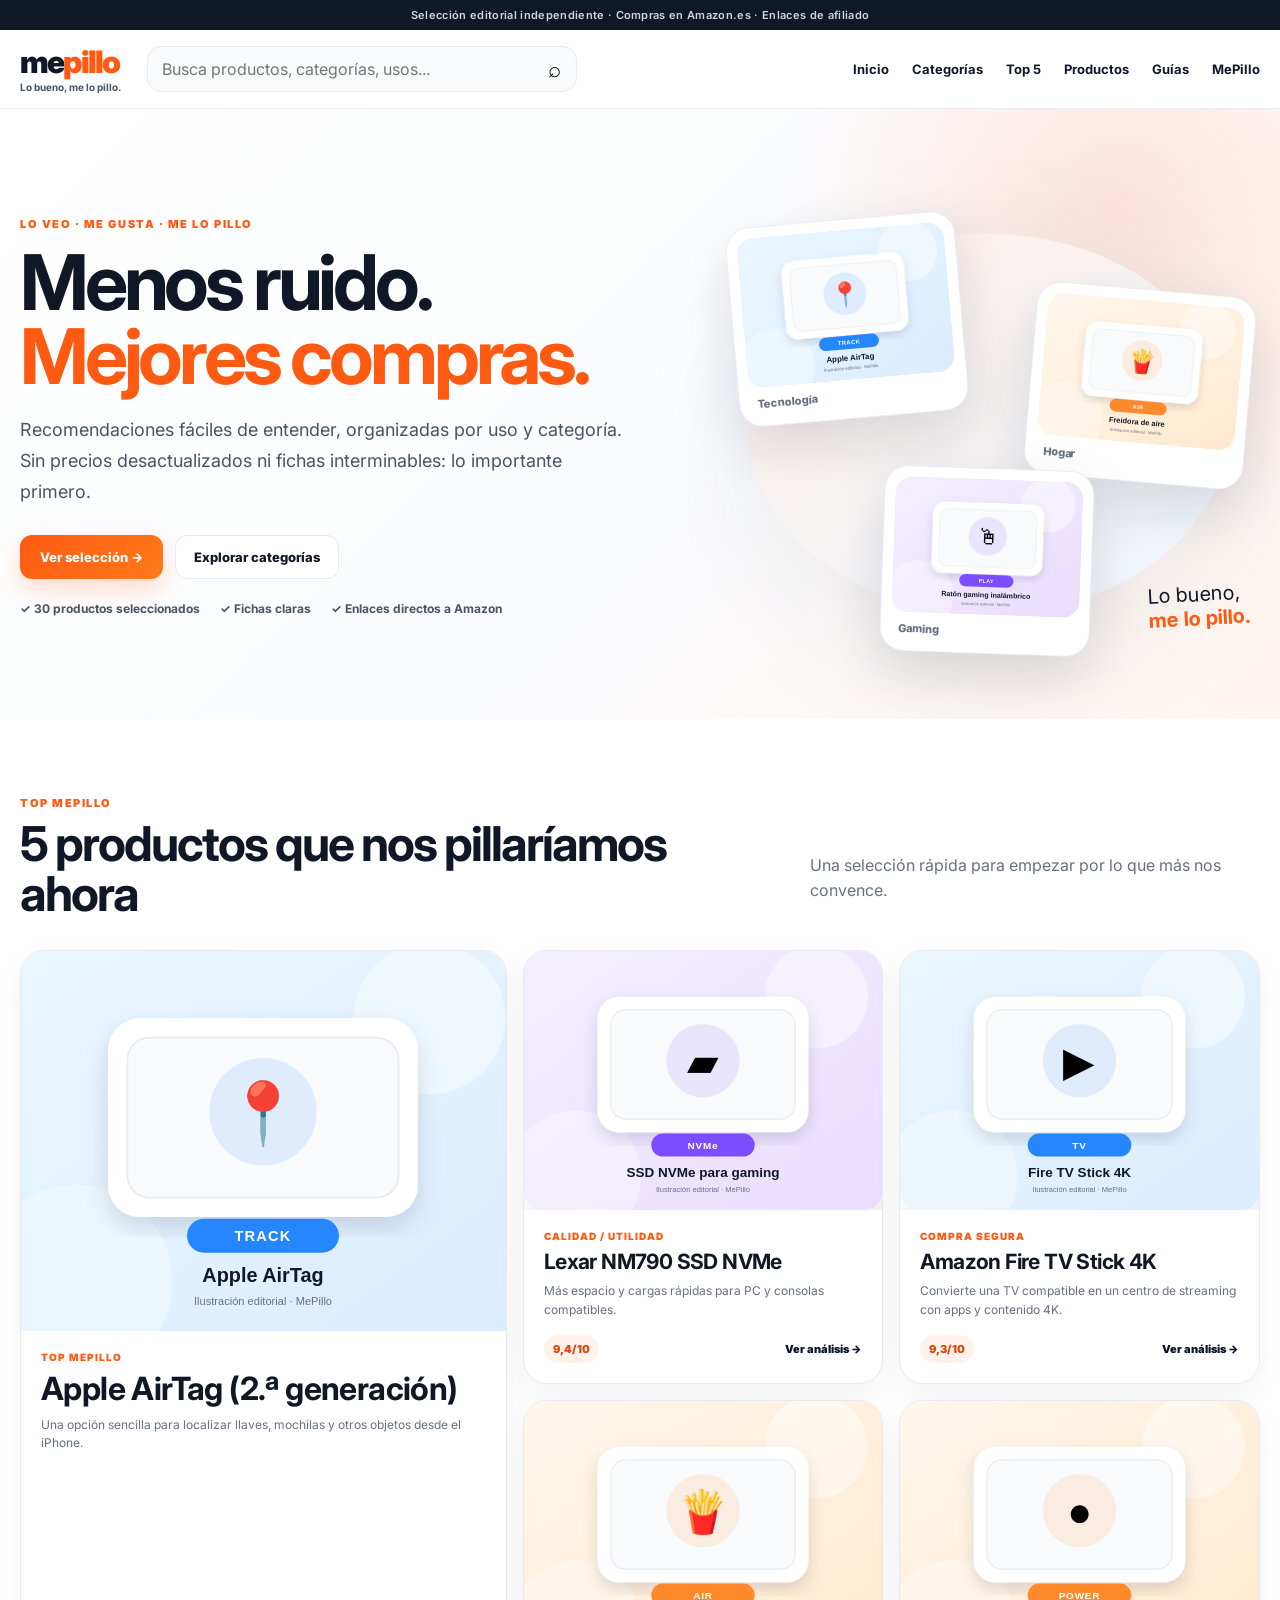
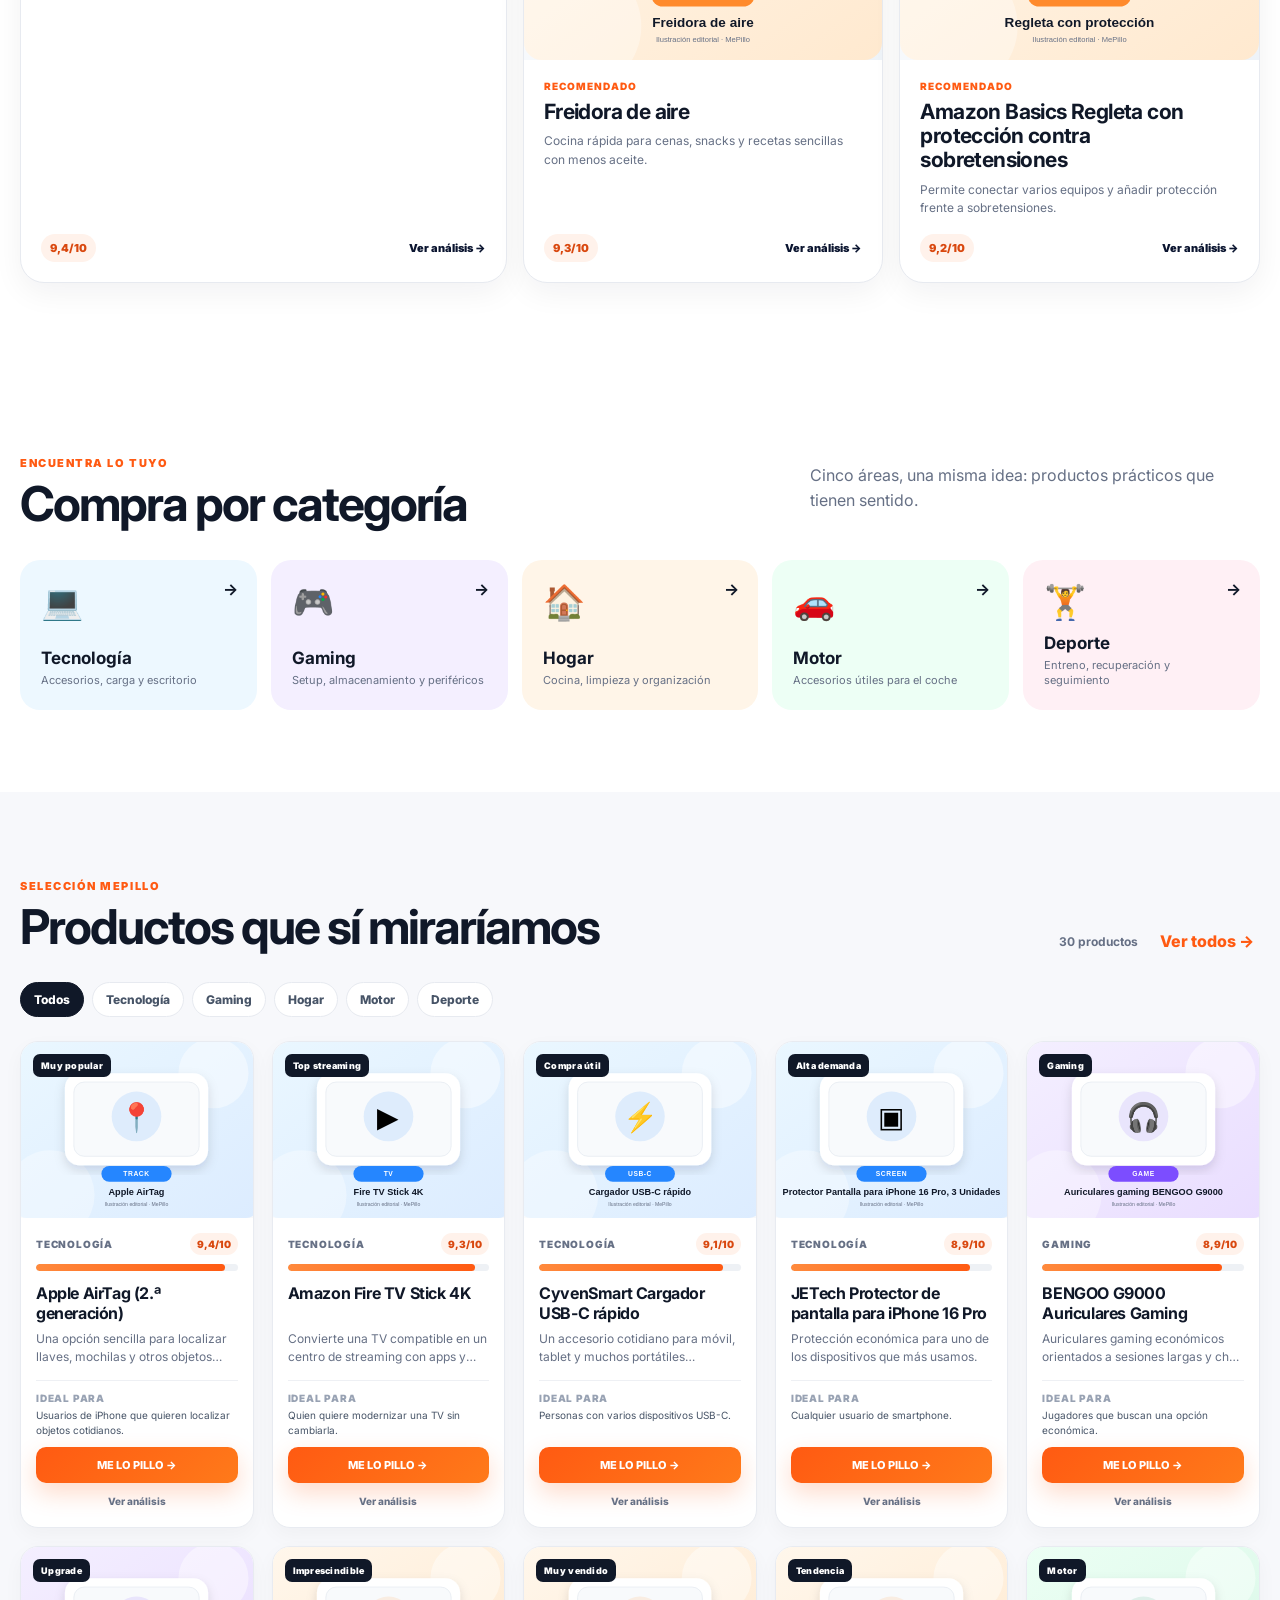
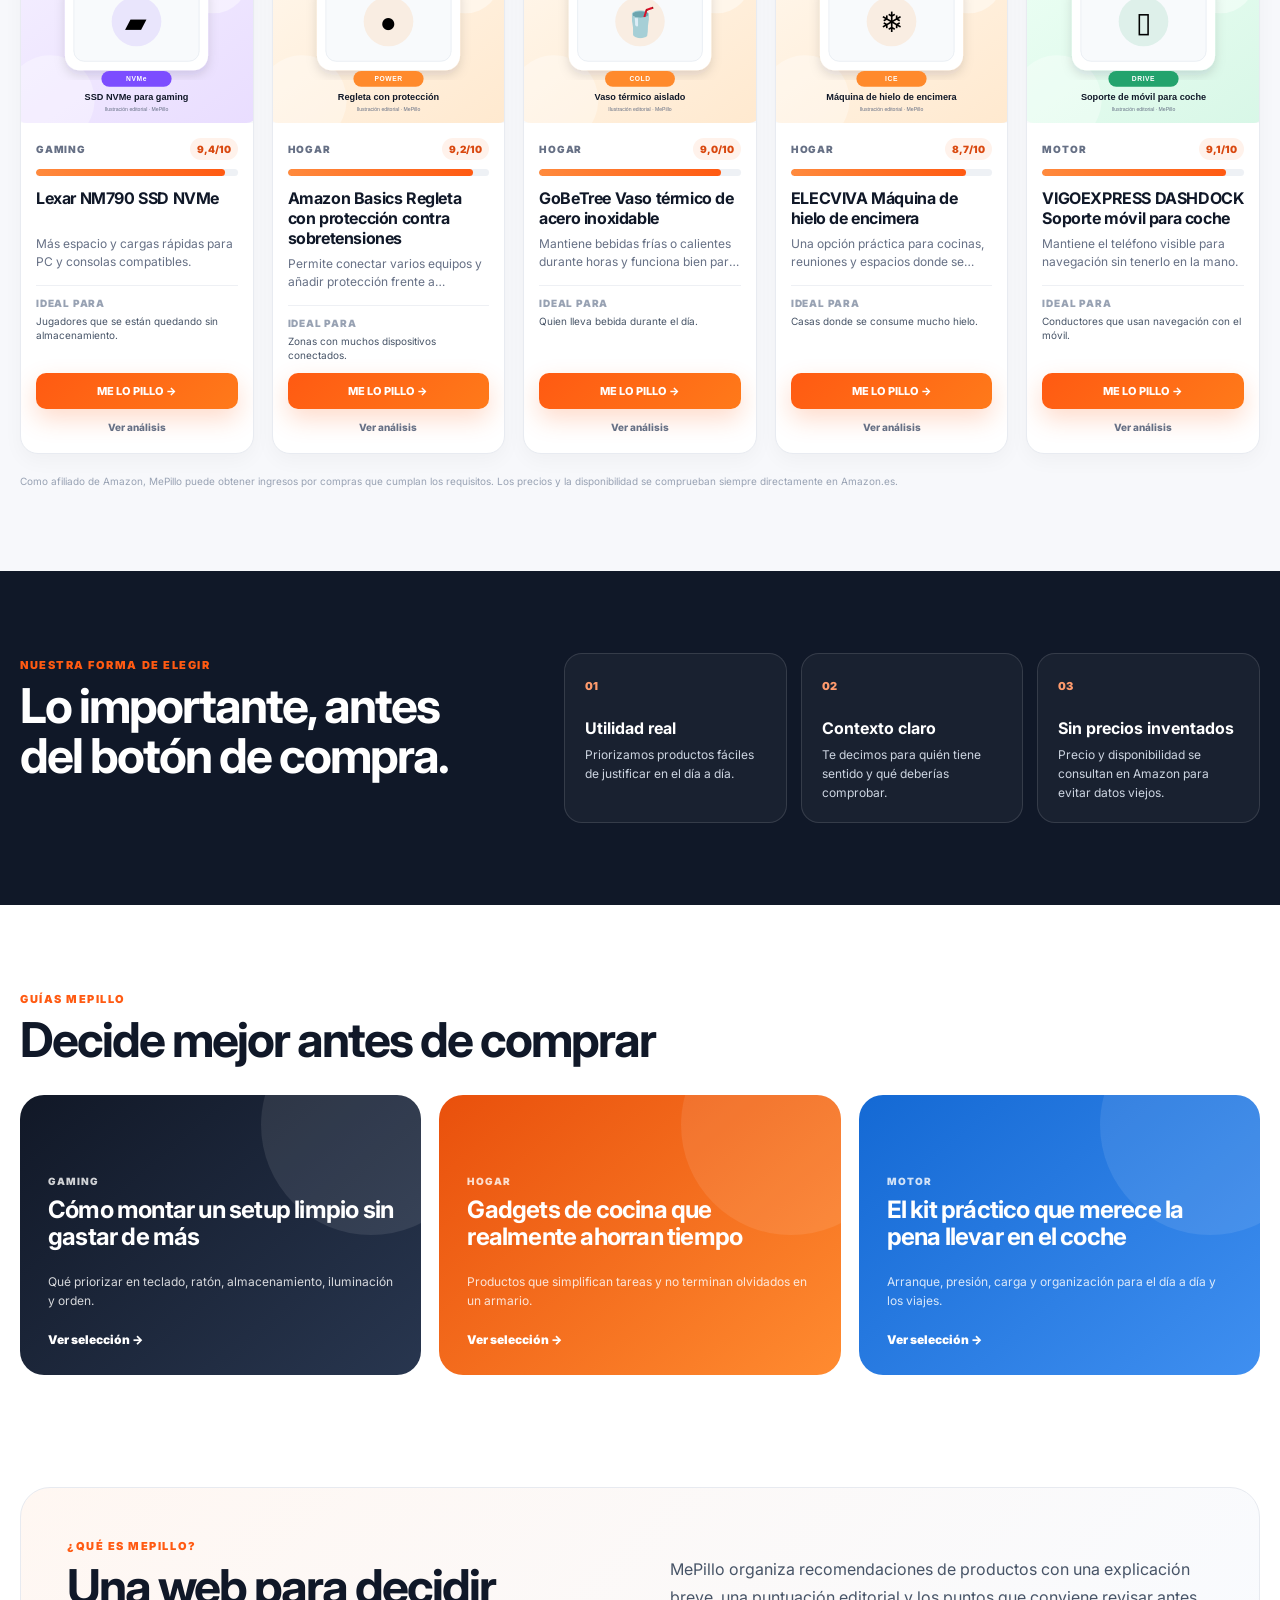
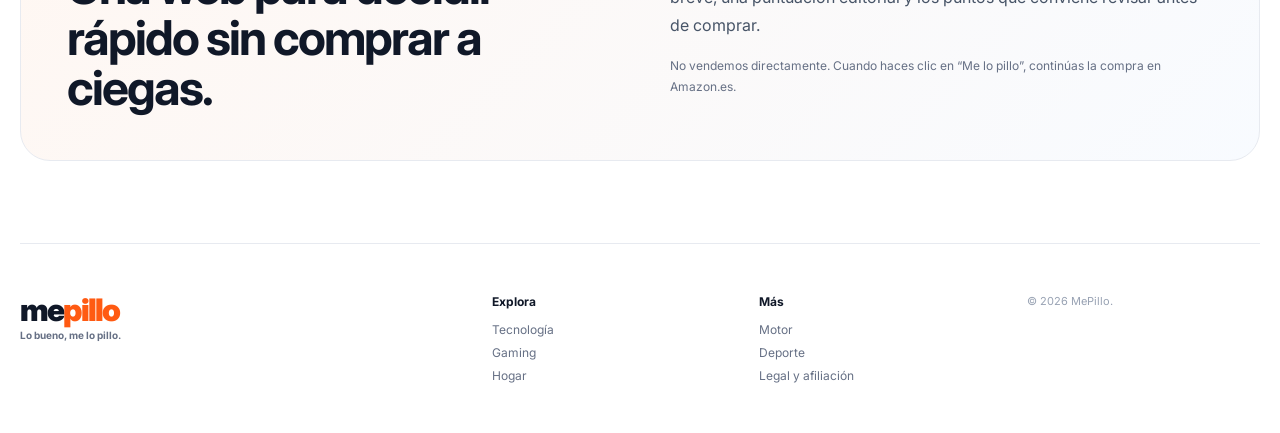
==== commit 36097209: "Actualizar MePillo a v5 profesional" ====
--- a/public/index.html
+++ b/public/index.html
@@ -1,9 +1,9 @@
 <!doctype html><html lang="es"><head><meta charset="utf-8"><meta name="viewport" content="width=device-width,initial-scale=1"><meta name="description" content="MePillo selecciona productos útiles de tecnología, gaming, hogar, motor y deporte con fichas claras y enlaces a Amazon.es."><meta name="theme-color" content="#ff5a12"><title>MePillo | Lo bueno, me lo pillo</title><link rel="preconnect" href="https://fonts.googleapis.com"><link rel="preconnect" href="https://fonts.gstatic.com" crossorigin><link href="https://fonts.googleapis.com/css2?family=Inter:wght@400;500;600;700;800;900&display=swap" rel="stylesheet"><link rel="stylesheet" href="styles.css"></head><body>
 <div class="topbar">Selección editorial independiente · Compras en Amazon.es · Enlaces de afiliado</div>
-<header class="site-header"><div class="container nav-wrap"><a class="brand" href="index.html"><span class="brand-main">me<span>pillo</span></span><small>Lo bueno, me lo pillo.</small></a><form class="search" id="searchForm"><input id="searchInput" type="search" placeholder="Busca productos, categorías, usos..." aria-label="Buscar productos"><button type="submit" aria-label="Buscar">⌕</button></form><button class="menu-btn" id="menuBtn" aria-label="Abrir menú" aria-expanded="false">☰</button><nav class="main-nav" id="mainNav"><a href="#inicio">Inicio</a><a href="#categorias">Categorías</a><a href="#destacados">Destacados</a><a href="#guias">Guías</a><a href="#sobre">MePillo</a></nav></div></header>
+<header class="site-header"><div class="container nav-wrap"><a class="brand" href="index.html"><span class="brand-main">me<span>pillo</span></span><small>Lo bueno, me lo pillo.</small></a><form class="search" id="searchForm"><input id="searchInput" type="search" placeholder="Busca productos, categorías, usos..." aria-label="Buscar productos"><button type="submit" aria-label="Buscar">⌕</button></form><button class="menu-btn" id="menuBtn" aria-label="Abrir menú" aria-expanded="false">☰</button><nav class="main-nav" id="mainNav"><a href="#inicio">Inicio</a><a href="#categorias">Categorías</a><a href="#top5">Top 5</a><a href="#destacados">Productos</a><a href="#guias">Guías</a><a href="#sobre">MePillo</a></nav></div></header>
 <main id="inicio">
 <section class="hero hero-v4"><div class="container hero-grid"><div class="hero-copy"><span class="eyebrow">LO VEO · ME GUSTA · ME LO PILLO</span><h1>Menos ruido.<br><span>Mejores compras.</span></h1><p>Recomendaciones fáciles de entender, organizadas por uso y categoría. Sin precios desactualizados ni fichas interminables: lo importante primero.</p><div class="hero-actions"><a class="primary-btn" href="#destacados">Ver selección →</a><a class="secondary-btn" href="#categorias">Explorar categorías</a></div><div class="trust-row"><span>✓ 30 productos seleccionados</span><span>✓ Fichas claras</span><span>✓ Enlaces directos a Amazon</span></div></div><div class="hero-showcase"><div class="hero-orb"></div><div class="showcase-card sc-one"><img src="assets/products/apple-airtag.svg" alt="Ilustración Apple AirTag"><span>Tecnología</span></div><div class="showcase-card sc-two"><img src="assets/products/freidora-aire.svg" alt="Ilustración freidora de aire"><span>Hogar</span></div><div class="showcase-card sc-three"><img src="assets/products/raton-gaming.svg" alt="Ilustración ratón gaming"><span>Gaming</span></div><div class="hero-note">Lo bueno,<br><strong>me lo pillo.</strong></div></div></div></section>
-<section class="section categories" id="categorias"><div class="container"><div class="section-head"><div><span class="section-kicker">ENCUENTRA LO TUYO</span><h2>Compra por categoría</h2></div><p class="section-intro">Cinco áreas, una misma idea: productos prácticos que tienen sentido.</p></div><div class="category-grid category-grid-v4"><a href="categoria.html?cat=Tecnología" class="category-card c-tech"><span class="cat-icon">💻</span><div><strong>Tecnología</strong><small>Accesorios, carga y escritorio</small></div><b>→</b></a><a href="categoria.html?cat=Gaming" class="category-card c-gaming"><span class="cat-icon">🎮</span><div><strong>Gaming</strong><small>Setup, almacenamiento y periféricos</small></div><b>→</b></a><a href="categoria.html?cat=Hogar" class="category-card c-home"><span class="cat-icon">🏠</span><div><strong>Hogar</strong><small>Cocina, limpieza y organización</small></div><b>→</b></a><a href="categoria.html?cat=Motor" class="category-card c-motor"><span class="cat-icon">🚗</span><div><strong>Motor</strong><small>Accesorios útiles para el coche</small></div><b>→</b></a><a href="categoria.html?cat=Deporte" class="category-card c-sport"><span class="cat-icon">🏋️</span><div><strong>Deporte</strong><small>Entreno, recuperación y seguimiento</small></div><b>→</b></a></div></div></section>
+<section class="section top-picks" id="top5"><div class="container"><div class="section-head"><div><span class="section-kicker">TOP MEPILLO</span><h2>5 productos que nos pillaríamos ahora</h2></div><p class="section-intro">Una selección rápida para empezar por lo que más nos convence.</p></div><div class="pick-grid" id="topPickGrid"></div></div></section><section class="section categories" id="categorias"><div class="container"><div class="section-head"><div><span class="section-kicker">ENCUENTRA LO TUYO</span><h2>Compra por categoría</h2></div><p class="section-intro">Cinco áreas, una misma idea: productos prácticos que tienen sentido.</p></div><div class="category-grid category-grid-v4"><a href="categoria.html?cat=Tecnología" class="category-card c-tech"><span class="cat-icon">💻</span><div><strong>Tecnología</strong><small>Accesorios, carga y escritorio</small></div><b>→</b></a><a href="categoria.html?cat=Gaming" class="category-card c-gaming"><span class="cat-icon">🎮</span><div><strong>Gaming</strong><small>Setup, almacenamiento y periféricos</small></div><b>→</b></a><a href="categoria.html?cat=Hogar" class="category-card c-home"><span class="cat-icon">🏠</span><div><strong>Hogar</strong><small>Cocina, limpieza y organización</small></div><b>→</b></a><a href="categoria.html?cat=Motor" class="category-card c-motor"><span class="cat-icon">🚗</span><div><strong>Motor</strong><small>Accesorios útiles para el coche</small></div><b>→</b></a><a href="categoria.html?cat=Deporte" class="category-card c-sport"><span class="cat-icon">🏋️</span><div><strong>Deporte</strong><small>Entreno, recuperación y seguimiento</small></div><b>→</b></a></div></div></section>
 <section class="section products-section" id="destacados"><div class="container"><div class="section-head"><div><span class="section-kicker">SELECCIÓN MEPILLO</span><h2>Productos que sí miraríamos</h2></div><div class="head-actions"><span id="resultCount" class="result-count"></span><button id="showAllBtn" class="text-btn">Ver todos →</button></div></div><div class="filter-chips" id="filterChips"><button class="chip active" data-category="Todos">Todos</button><button class="chip" data-category="Tecnología">Tecnología</button><button class="chip" data-category="Gaming">Gaming</button><button class="chip" data-category="Hogar">Hogar</button><button class="chip" data-category="Motor">Motor</button><button class="chip" data-category="Deporte">Deporte</button></div><div class="product-grid" id="productGrid"></div><p class="affiliate-note">Como afiliado de Amazon, MePillo puede obtener ingresos por compras que cumplan los requisitos. Los precios y la disponibilidad se comprueban siempre directamente en Amazon.es.</p></div></section>
 <section class="section editorial-strip"><div class="container editorial-grid"><div><span class="section-kicker">NUESTRA FORMA DE ELEGIR</span><h2>Lo importante, antes del botón de compra.</h2></div><div class="editorial-points"><article><span>01</span><h3>Utilidad real</h3><p>Priorizamos productos fáciles de justificar en el día a día.</p></article><article><span>02</span><h3>Contexto claro</h3><p>Te decimos para quién tiene sentido y qué deberías comprobar.</p></article><article><span>03</span><h3>Sin precios inventados</h3><p>Precio y disponibilidad se consultan en Amazon para evitar datos viejos.</p></article></div></div></section>
 <section class="section guides" id="guias"><div class="container"><div class="section-head"><div><span class="section-kicker">GUÍAS MEPILLO</span><h2>Decide mejor antes de comprar</h2></div></div><div class="guide-grid"><article class="guide-card guide-dark"><span>Gaming</span><h3>Cómo montar un setup limpio sin gastar de más</h3><p>Qué priorizar en teclado, ratón, almacenamiento, iluminación y orden.</p><a href="categoria.html?cat=Gaming">Ver selección →</a></article><article class="guide-card guide-orange"><span>Hogar</span><h3>Gadgets de cocina que realmente ahorran tiempo</h3><p>Productos que simplifican tareas y no terminan olvidados en un armario.</p><a href="categoria.html?cat=Hogar">Ver selección →</a></article><article class="guide-card guide-blue"><span>Motor</span><h3>El kit práctico que merece la pena llevar en el coche</h3><p>Arranque, presión, carga y organización para el día a día y los viajes.</p><a href="categoria.html?cat=Motor">Ver selección →</a></article></div></div></section>
--- a/public/styles.css
+++ b/public/styles.css
@@ -1,4 +1,9 @@
 :root{--ink:#101828;--muted:#667085;--orange:#ff5a12;--orange-dark:#e84a05;--line:#e7eaf0;--bg:#f7f8fb;--card:#fff;--radius:22px;--shadow:0 20px 55px rgba(16,24,40,.09)}*{box-sizing:border-box}html{scroll-behavior:smooth}body{margin:0;font-family:Inter,system-ui,-apple-system,sans-serif;color:var(--ink);background:#fff}a{text-decoration:none;color:inherit}button,input{font:inherit}.container{width:min(1240px,calc(100% - 40px));margin:auto}.topbar{background:#101828;color:#cdd5e1;text-align:center;padding:8px 16px;font-size:11px;font-weight:600;letter-spacing:.03em}.site-header{position:sticky;top:0;z-index:40;background:rgba(255,255,255,.94);backdrop-filter:blur(18px);border-bottom:1px solid rgba(231,234,240,.9)}.nav-wrap{min-height:78px;display:flex;align-items:center;gap:26px}.brand{display:flex;flex-direction:column;min-width:max-content}.brand-main{font-weight:900;font-size:31px;letter-spacing:-1.8px;line-height:1}.brand-main span{color:var(--orange)}.brand small{font-size:10px;font-weight:700;margin-top:4px;color:#475467}.search{flex:1;max-width:430px;display:flex;border:1px solid var(--line);border-radius:14px;background:#f9fafb;overflow:hidden;transition:.2s}.search:focus-within{border-color:#ffb28f;box-shadow:0 0 0 4px rgba(255,90,18,.08);background:#fff}.search input{width:100%;border:0;outline:0;padding:12px 14px;background:transparent;color:var(--ink)}.search button{border:0;background:transparent;padding:0 15px;font-size:22px;cursor:pointer}.main-nav{margin-left:auto;display:flex;align-items:center;gap:23px;font-size:13px;font-weight:700}.main-nav a:hover{color:var(--orange)}.menu-btn{display:none;border:0;background:none;font-size:26px;cursor:pointer}.hero-v4{position:relative;overflow:hidden;background:radial-gradient(circle at 87% 16%,rgba(255,90,18,.14),transparent 27%),linear-gradient(135deg,#fff 0%,#fbfcff 55%,#fff5ef 100%)}.hero-grid{min-height:610px;display:grid;grid-template-columns:1.02fr .98fr;align-items:center;gap:50px}.eyebrow,.section-kicker{display:inline-block;font-size:11px;font-weight:900;letter-spacing:.14em;color:var(--orange)}.hero-copy h1{font-size:clamp(54px,6vw,82px);letter-spacing:-4.2px;line-height:.96;margin:14px 0 22px;max-width:760px}.hero-copy h1 span{color:var(--orange)}.hero-copy>p{font-size:18px;line-height:1.7;color:#475467;max-width:650px}.hero-actions{display:flex;align-items:center;gap:12px;margin:28px 0 22px}.primary-btn,.buy-btn{display:inline-flex;align-items:center;justify-content:center;background:linear-gradient(135deg,var(--orange),#ff7a1a);color:#fff;border-radius:12px;padding:14px 20px;font-weight:800;font-size:13px;box-shadow:0 10px 24px rgba(255,90,18,.22);transition:.2s}.primary-btn:hover,.buy-btn:hover{transform:translateY(-2px);box-shadow:0 14px 30px rgba(255,90,18,.28)}.secondary-btn{display:inline-flex;padding:13px 18px;border:1px solid var(--line);border-radius:12px;background:#fff;font-size:13px;font-weight:800}.trust-row{display:flex;gap:20px;flex-wrap:wrap;color:#475467;font-size:12px;font-weight:700}.hero-showcase{position:relative;min-height:500px}.hero-orb{position:absolute;inset:70px 30px 50px 70px;border-radius:50%;background:linear-gradient(145deg,#fff0e9,#eef7ff);filter:drop-shadow(0 30px 60px rgba(16,24,40,.08))}.showcase-card{position:absolute;width:230px;background:#fff;border:1px solid rgba(231,234,240,.8);border-radius:24px;padding:10px;box-shadow:0 22px 55px rgba(16,24,40,.13);transform:rotate(-5deg)}.showcase-card img{display:block;width:100%;border-radius:17px}.showcase-card span{display:block;padding:9px 8px 5px;font-size:11px;font-weight:800;color:#667085}.sc-one{left:55px;top:55px}.sc-two{right:10px;top:125px;transform:rotate(5deg);width:220px}.sc-three{left:205px;bottom:10px;transform:rotate(2deg);width:210px}.hero-note{position:absolute;right:10px;bottom:34px;font-size:20px;line-height:1.2;transform:rotate(-3deg)}.hero-note strong{color:var(--orange)}.section{padding:82px 0}.section-head{display:flex;justify-content:space-between;align-items:end;gap:24px;margin-bottom:30px}.section-head h2,.about-card h2,.editorial-grid h2{font-size:clamp(32px,4vw,48px);letter-spacing:-2px;line-height:1.05;margin:8px 0 0}.section-intro{max-width:450px;color:var(--muted);line-height:1.6}.category-grid-v4{display:grid;grid-template-columns:repeat(5,1fr);gap:14px}.category-card{min-height:150px;padding:20px;border-radius:20px;display:flex;flex-direction:column;justify-content:space-between;gap:10px;position:relative;transition:.22s;border:1px solid transparent}.category-card:hover{transform:translateY(-4px);box-shadow:var(--shadow)}.category-card .cat-icon{font-size:34px}.category-card div{display:flex;flex-direction:column;gap:5px}.category-card strong{font-size:17px}.category-card small{font-size:11px;line-height:1.4;color:#667085}.category-card b{position:absolute;right:18px;top:18px}.c-tech{background:#edf8ff}.c-gaming{background:#f4efff}.c-home{background:#fff5e8}.c-motor{background:#edfff5}.c-sport{background:#fff0f5}.products-section{background:var(--bg)}.filter-chips{display:flex;gap:8px;flex-wrap:wrap;margin-bottom:24px}.chip,.category-nav a{border:1px solid var(--line);background:#fff;color:#475467;border-radius:999px;padding:9px 13px;font-size:12px;font-weight:800;cursor:pointer}.chip.active,.category-nav a.active{background:#101828;color:#fff;border-color:#101828}.head-actions{display:flex;align-items:center;gap:16px}.result-count{font-size:12px;color:var(--muted);font-weight:700}.text-btn{border:0;background:none;color:var(--orange);font-weight:800;cursor:pointer}.product-grid{display:grid;grid-template-columns:repeat(5,1fr);gap:18px}.product-card{display:flex;flex-direction:column;background:#fff;border:1px solid #e8ebf1;border-radius:20px;overflow:hidden;min-width:0;transition:.22s;box-shadow:0 7px 20px rgba(16,24,40,.035)}.product-card:hover{transform:translateY(-5px);box-shadow:0 20px 42px rgba(16,24,40,.1);border-color:#d9dee8}.product-image{display:block;position:relative;aspect-ratio:1.18/1;background:#f7f8fa;overflow:hidden}.product-image img{width:100%;height:100%;object-fit:cover;transition:.25s}.product-card:hover .product-image img{transform:scale(1.025)}.product-badge{position:absolute;left:12px;top:12px;z-index:2;background:#101828;color:#fff;padding:6px 8px;border-radius:7px;font-size:9px;font-weight:900;letter-spacing:.03em}.product-body{display:flex;flex-direction:column;flex:1;padding:16px}.product-meta{display:flex;justify-content:space-between;align-items:center;gap:8px}.product-cat{font-size:10px;font-weight:900;text-transform:uppercase;letter-spacing:.08em;color:#667085}.score{font-size:10px;font-weight:900;background:#fff2eb;color:#d9480f;border-radius:999px;padding:5px 7px}.product-card h3{font-size:16px;letter-spacing:-.4px;line-height:1.25;margin:12px 0 7px}.product-card h3 a:hover{color:var(--orange)}.product-card p{font-size:12px;line-height:1.55;color:#667085;margin:0 0 13px}.best-mini{border-top:1px solid #eef0f4;padding-top:10px;font-size:10px;line-height:1.45;color:#475467}.best-mini span{display:block;color:#98a2b3;text-transform:uppercase;font-weight:900;letter-spacing:.08em;margin-bottom:3px}.card-actions{display:grid;grid-template-columns:1fr;gap:7px;margin-top:auto;padding-top:14px}.buy-btn{width:100%;padding:11px 12px;font-size:11px}.detail-link{text-align:center;font-size:10px;font-weight:800;color:#667085;padding:3px}.affiliate-note{font-size:10px;line-height:1.5;color:#98a2b3;margin:20px 0 0}.empty-state{grid-column:1/-1;text-align:center;background:#fff;border:1px dashed #d0d5dd;border-radius:20px;padding:55px 20px}.editorial-strip{background:#101828;color:#fff}.editorial-grid{display:grid;grid-template-columns:.8fr 1.2fr;gap:80px;align-items:start}.editorial-grid h2{color:#fff}.editorial-points{display:grid;grid-template-columns:repeat(3,1fr);gap:14px}.editorial-points article{padding:20px;border:1px solid rgba(255,255,255,.12);border-radius:18px;background:rgba(255,255,255,.04)}.editorial-points article>span{font-size:11px;color:#ff9b6d;font-weight:900}.editorial-points h3{font-size:16px;margin:24px 0 7px}.editorial-points p{font-size:12px;line-height:1.6;color:#cdd5e1;margin:0}.guide-grid{display:grid;grid-template-columns:repeat(3,1fr);gap:18px}.guide-card{min-height:280px;border-radius:24px;padding:28px;display:flex;flex-direction:column;justify-content:flex-end;color:#fff;position:relative;overflow:hidden}.guide-card:before{content:"";position:absolute;width:220px;height:220px;border-radius:50%;right:-60px;top:-80px;background:rgba(255,255,255,.09)}.guide-dark{background:linear-gradient(140deg,#111827,#28364f)}.guide-orange{background:linear-gradient(140deg,#e9500c,#ff8b30)}.guide-blue{background:linear-gradient(140deg,#1469d4,#3f8ff0)}.guide-card span{font-size:10px;text-transform:uppercase;letter-spacing:.1em;font-weight:900;opacity:.8}.guide-card h3{font-size:24px;line-height:1.1;letter-spacing:-.8px;margin:10px 0}.guide-card p{font-size:12px;line-height:1.6;opacity:.82}.guide-card a{font-size:12px;font-weight:900;margin-top:10px}.about{padding-top:30px}.about-v4{background:linear-gradient(135deg,#fff7f2,#f8fbff);border:1px solid var(--line);border-radius:30px;padding:46px;display:grid;grid-template-columns:1fr 1fr;gap:60px;align-items:center}.about-v4 p{color:#475467;line-height:1.75}.about-small{font-size:12px;color:#667085!important}.footer-v4{display:grid;grid-template-columns:1.5fr .8fr .8fr .8fr;gap:35px;align-items:start;padding:50px 0}.footer-v4>div:not(.brand){display:flex;flex-direction:column;gap:8px;font-size:12px;color:#667085}.footer-v4 strong{color:#101828;margin-bottom:5px}.footer-v4 p{font-size:11px;color:#98a2b3;margin:0}.footer-brand small{color:#667085}.page-hero-v4{padding:80px 0 50px;background:linear-gradient(135deg,#fff,#f8fbff 58%,#fff3ec)}.page-hero h1{font-size:clamp(44px,6vw,72px);letter-spacing:-3px;margin:8px 0}.page-hero p{font-size:17px;color:#667085}.category-nav{margin-bottom:30px}.product-page{background:#fbfcfe}.breadcrumbs{display:flex;gap:8px;align-items:center;font-size:11px;color:#98a2b3;margin-bottom:24px}.breadcrumbs a:hover{color:var(--orange)}.product-detail{display:grid;grid-template-columns:.92fr 1.08fr;gap:54px;align-items:start}.detail-visual{position:relative;border:1px solid var(--line);border-radius:28px;background:#fff;overflow:hidden;box-shadow:0 18px 50px rgba(16,24,40,.08)}.detail-visual img{display:block;width:100%;aspect-ratio:1.18/1;object-fit:cover}.product-page-kicker{display:block;font-size:11px;font-weight:900;letter-spacing:.13em;color:var(--orange);margin:8px 0 10px}.detail-copy h1{font-size:clamp(40px,5vw,62px);letter-spacing:-2.6px;line-height:1.02;margin:0 0 12px}.brand-line{font-size:12px;color:#667085}.score-row{display:flex;align-items:center;gap:12px;margin:16px 0}.detail-score{background:#fff2eb;color:#d9480f;border-radius:999px;padding:9px 12px;font-size:13px;font-weight:700}.score-row>span{font-size:11px;color:#98a2b3}.detail-lead{font-size:18px;line-height:1.65;color:#475467}.best-for{border:1px solid #fed7aa;background:linear-gradient(135deg,#fff7ed,#fff);border-radius:14px;padding:14px 16px;display:flex;flex-direction:column;gap:5px}.best-for strong{font-size:10px;letter-spacing:.1em;color:#c2410c;text-transform:uppercase}.best-for span{font-size:13px;line-height:1.5;color:#344054}.quick-points{display:grid;gap:8px;margin:18px 0}.quick-points span{font-size:12px;color:#344054}.detail-buy{margin-top:5px}.product-section{margin-top:22px;background:#fff;border:1px solid var(--line);border-radius:22px;padding:30px;box-shadow:0 6px 22px rgba(16,24,40,.035)}.section-title-block h2{font-size:28px;letter-spacing:-.8px;margin:6px 0}.section-title-block p{font-size:13px;color:#667085;margin:0 0 20px}.feature-list-large{list-style:none;padding:0;margin:0;display:grid;grid-template-columns:1fr 1fr;gap:10px}.feature-list-large li{display:flex;gap:10px;padding:14px;border:1px solid var(--line);border-radius:13px;background:#fbfcfe;font-size:12px;line-height:1.5}.feature-check{display:grid;place-items:center;width:22px;height:22px;flex:0 0 22px;border-radius:50%;background:#ecfdf3;color:#027a48;font-weight:900}.product-info-grid{display:grid;grid-template-columns:1fr 1fr;gap:20px;margin-top:20px}.info-panel{background:#fff;border:1px solid var(--line);border-radius:22px;padding:27px;box-shadow:0 6px 22px rgba(16,24,40,.035)}.info-panel h2{font-size:23px;letter-spacing:-.6px}.spec-table{border:1px solid var(--line);border-radius:14px;overflow:hidden}.spec-table>div{display:grid;grid-template-columns:.8fr 1.2fr;gap:16px;padding:12px 14px;border-bottom:1px solid var(--line);font-size:11px}.spec-table>div:last-child{border-bottom:0}.spec-table span{color:#98a2b3}.editorial-list{list-style:none;padding:0;display:grid;gap:10px;font-size:12px;color:#475467}.source-note{margin-top:20px;padding:12px;border-radius:12px;background:#f8fafc;border:1px solid var(--line);font-size:10px;line-height:1.5;color:#98a2b3}.pros-cons{display:grid;grid-template-columns:1fr 1fr;gap:16px}.pros-cons>div{border-radius:16px;padding:20px;border:1px solid var(--line)}.pros-box{background:#f4fff8}.cons-box{background:#fffaf5}.pros-cons h3{font-size:14px}.pros-cons ul{list-style:none;padding:0;margin:0;display:grid;gap:10px}.pros-cons li{display:flex;gap:10px;font-size:12px;line-height:1.5}.pros-box li span{color:#027a48;font-weight:900}.cons-box li span{color:#c2410c;font-weight:900}.related-section{background:#fff}.legal-copy{max-width:860px}.legal-copy h2{margin-top:34px}.legal-copy p{color:#475467;line-height:1.8}.muted-copy{color:#667085}.footer-grid{border-top:1px solid var(--line)}
 @media(max-width:1100px){.product-grid{grid-template-columns:repeat(3,1fr)}.category-grid-v4{grid-template-columns:repeat(3,1fr)}.hero-grid{grid-template-columns:1fr 1fr}.editorial-grid{grid-template-columns:1fr;gap:35px}.editorial-points{grid-template-columns:repeat(3,1fr)}}
 @media(max-width:850px){.nav-wrap{min-height:70px}.search{display:none}.main-nav{display:none;position:absolute;left:20px;right:20px;top:78px;background:#fff;border:1px solid var(--line);border-radius:16px;padding:16px;flex-direction:column;box-shadow:var(--shadow)}.main-nav.open{display:flex}.menu-btn{display:block;margin-left:auto}.hero-grid{grid-template-columns:1fr;min-height:auto;padding:70px 0}.hero-copy h1{font-size:58px}.hero-showcase{min-height:430px}.category-grid-v4{grid-template-columns:repeat(2,1fr)}.product-grid{grid-template-columns:repeat(2,1fr)}.guide-grid{grid-template-columns:1fr}.about-v4{grid-template-columns:1fr;gap:20px}.footer-v4{grid-template-columns:1fr 1fr}.product-detail{grid-template-columns:1fr}.product-info-grid{grid-template-columns:1fr}.feature-list-large{grid-template-columns:1fr}}
-@media(max-width:560px){.container{width:min(100% - 28px,1240px)}.topbar{font-size:9px}.hero-copy h1{font-size:45px;letter-spacing:-2.6px}.hero-copy>p{font-size:16px}.hero-actions{align-items:stretch;flex-direction:column}.trust-row{flex-direction:column;gap:8px}.hero-showcase{min-height:340px}.showcase-card{width:165px}.sc-one{left:0;top:35px}.sc-two{right:0;top:80px;width:155px}.sc-three{left:105px;bottom:8px;width:150px}.hero-note{font-size:15px}.section{padding:60px 0}.section-head{align-items:flex-start;flex-direction:column}.section-head h2{font-size:34px}.category-grid-v4,.product-grid{grid-template-columns:1fr}.category-card{min-height:120px}.editorial-points{grid-template-columns:1fr}.footer-v4{grid-template-columns:1fr}.about-v4{padding:28px}.detail-copy h1{font-size:40px}.product-section{padding:22px}.pros-cons{grid-template-columns:1fr}.spec-table>div{grid-template-columns:1fr;gap:4px}.filter-chips{overflow-x:auto;flex-wrap:nowrap;padding-bottom:5px}.chip,.category-nav a{white-space:nowrap}}+@media(max-width:560px){.container{width:min(100% - 28px,1240px)}.topbar{font-size:9px}.hero-copy h1{font-size:45px;letter-spacing:-2.6px}.hero-copy>p{font-size:16px}.hero-actions{align-items:stretch;flex-direction:column}.trust-row{flex-direction:column;gap:8px}.hero-showcase{min-height:340px}.showcase-card{width:165px}.sc-one{left:0;top:35px}.sc-two{right:0;top:80px;width:155px}.sc-three{left:105px;bottom:8px;width:150px}.hero-note{font-size:15px}.section{padding:60px 0}.section-head{align-items:flex-start;flex-direction:column}.section-head h2{font-size:34px}.category-grid-v4,.product-grid{grid-template-columns:1fr}.category-card{min-height:120px}.editorial-points{grid-template-columns:1fr}.footer-v4{grid-template-columns:1fr}.about-v4{padding:28px}.detail-copy h1{font-size:40px}.product-section{padding:22px}.pros-cons{grid-template-columns:1fr}.spec-table>div{grid-template-columns:1fr;gap:4px}.filter-chips{overflow-x:auto;flex-wrap:nowrap;padding-bottom:5px}.chip,.category-nav a{white-space:nowrap}}/* MePillo v5 polish */
+:root{--navy:#0b1530;--soft:#f5f7fb}.top-picks{padding-top:72px;background:#fff}.pick-grid{display:grid;grid-template-columns:1.35fr repeat(2,1fr);gap:16px}.pick-card{position:relative;min-height:320px;border:1px solid var(--line);border-radius:24px;overflow:hidden;background:#fff;box-shadow:0 10px 30px rgba(16,24,40,.055);display:flex;flex-direction:column}.pick-card:first-child{grid-row:span 2;min-height:656px}.pick-media{display:block;background:linear-gradient(145deg,#f7f9fc,#eef3f8);min-height:190px;overflow:hidden}.pick-card:first-child .pick-media{min-height:380px}.pick-media img{width:100%;height:100%;display:block;object-fit:cover;transition:.3s}.pick-card:hover .pick-media img{transform:scale(1.025)}.pick-content{padding:20px;display:flex;flex-direction:column;flex:1}.pick-label{font-size:10px;font-weight:900;letter-spacing:.1em;color:var(--orange);text-transform:uppercase}.pick-card h3{font-size:21px;letter-spacing:-.6px;line-height:1.15;margin:8px 0}.pick-card:first-child h3{font-size:32px}.pick-card p{font-size:12px;line-height:1.55;color:var(--muted);margin:0 0 16px}.pick-bottom{display:flex;align-items:center;justify-content:space-between;gap:10px;margin-top:auto}.pick-score{font-size:11px;font-weight:900;background:#fff2eb;color:#d9480f;border-radius:999px;padding:7px 9px}.pick-link{font-size:11px;font-weight:900;color:var(--navy)}.pick-link:hover{color:var(--orange)}
+.product-grid{align-items:stretch}.product-card{border-radius:18px}.product-image{aspect-ratio:1.32/1}.product-body{padding:15px}.product-card h3{min-height:40px}.product-card p{display:-webkit-box;-webkit-line-clamp:2;-webkit-box-orient:vertical;overflow:hidden;min-height:37px}.best-mini{min-height:57px}.card-actions{padding-top:10px}.buy-btn{border-radius:10px}.detail-link{padding:5px}.product-card:hover .buy-btn{box-shadow:0 10px 20px rgba(255,90,18,.22)}
+.score-meter{height:7px;border-radius:999px;background:#eef1f5;overflow:hidden;margin:9px 0 0}.score-meter i{display:block;height:100%;background:linear-gradient(90deg,#ff8a3d,var(--orange));border-radius:inherit}.verdict-box{margin:20px 0;border-left:4px solid var(--orange);background:#fff8f4;border-radius:0 14px 14px 0;padding:16px 18px}.verdict-box strong{display:block;font-size:11px;letter-spacing:.08em;text-transform:uppercase;color:#c2410c;margin-bottom:5px}.verdict-box p{margin:0;font-size:13px;line-height:1.55;color:#475467}.sticky-buy{position:sticky;bottom:16px;z-index:20;margin:24px auto 0;max-width:760px;background:rgba(11,21,48,.96);backdrop-filter:blur(12px);border-radius:16px;padding:10px 12px 10px 16px;display:flex;align-items:center;gap:14px;color:#fff;box-shadow:0 18px 45px rgba(11,21,48,.24)}.sticky-buy span{font-size:11px;color:#cbd5e1}.sticky-buy strong{font-size:12px;margin-right:auto}.sticky-buy .buy-btn{width:auto;min-width:160px}.trust-mini{display:flex;gap:18px;flex-wrap:wrap;margin-top:14px;color:#667085;font-size:10px;font-weight:700}.guide-card{transition:.22s}.guide-card:hover{transform:translateY(-4px);box-shadow:0 18px 38px rgba(16,24,40,.12)}.why-box{background:var(--navy);color:#fff;border-radius:26px;padding:34px;margin-top:22px}.why-box h2{margin:6px 0 10px;font-size:28px}.why-box p{color:#cbd5e1;font-size:13px;line-height:1.7;max-width:780px}.why-box .section-kicker{color:#ff8d5b}
+@media(max-width:900px){.pick-grid{grid-template-columns:1fr 1fr}.pick-card:first-child{grid-column:1/-1;grid-row:auto;min-height:500px}.pick-card:first-child .pick-media{min-height:300px}}
+@media(max-width:560px){.pick-grid{grid-template-columns:1fr}.pick-card:first-child{grid-column:auto;min-height:auto}.pick-card:first-child .pick-media{min-height:230px}.pick-card{min-height:auto}.product-card h3,.product-card p,.best-mini{min-height:0}.sticky-buy{bottom:8px;border-radius:14px;flex-wrap:wrap}.sticky-buy span{display:none}.sticky-buy .buy-btn{width:100%}}
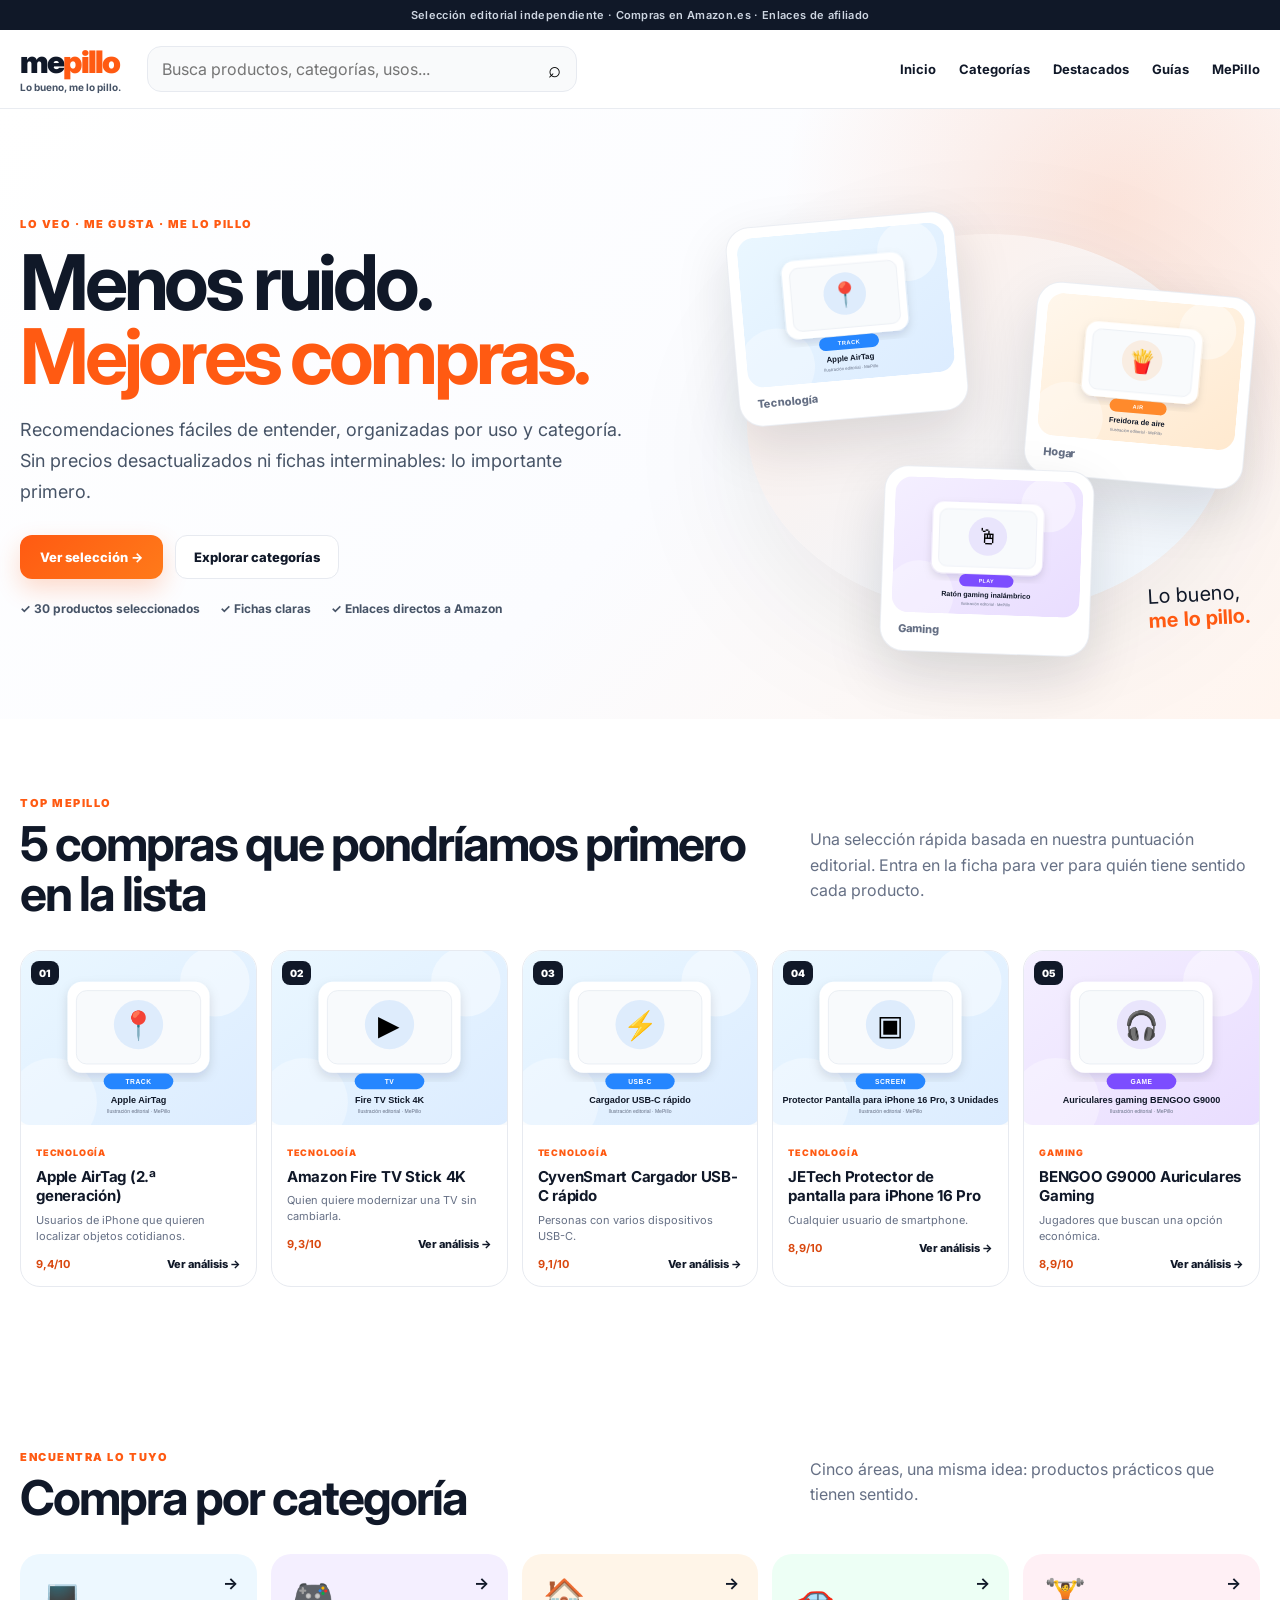
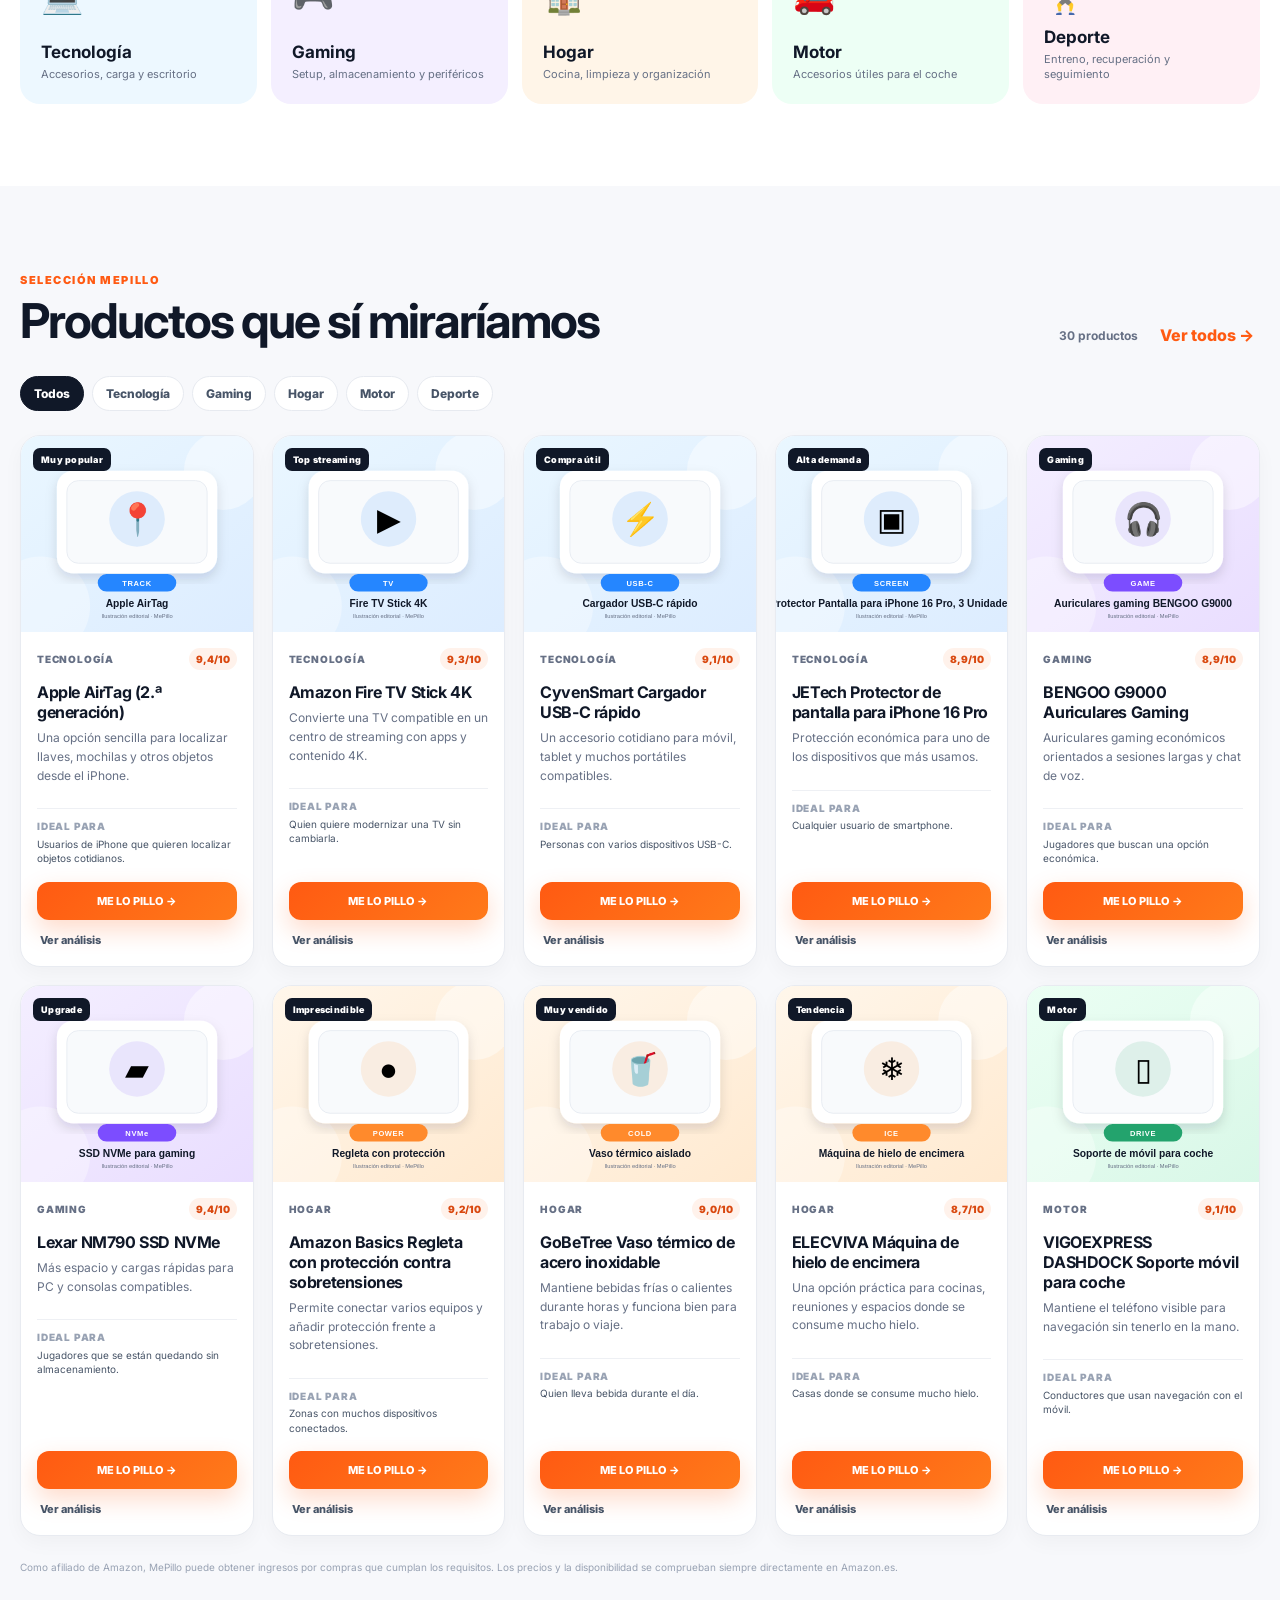
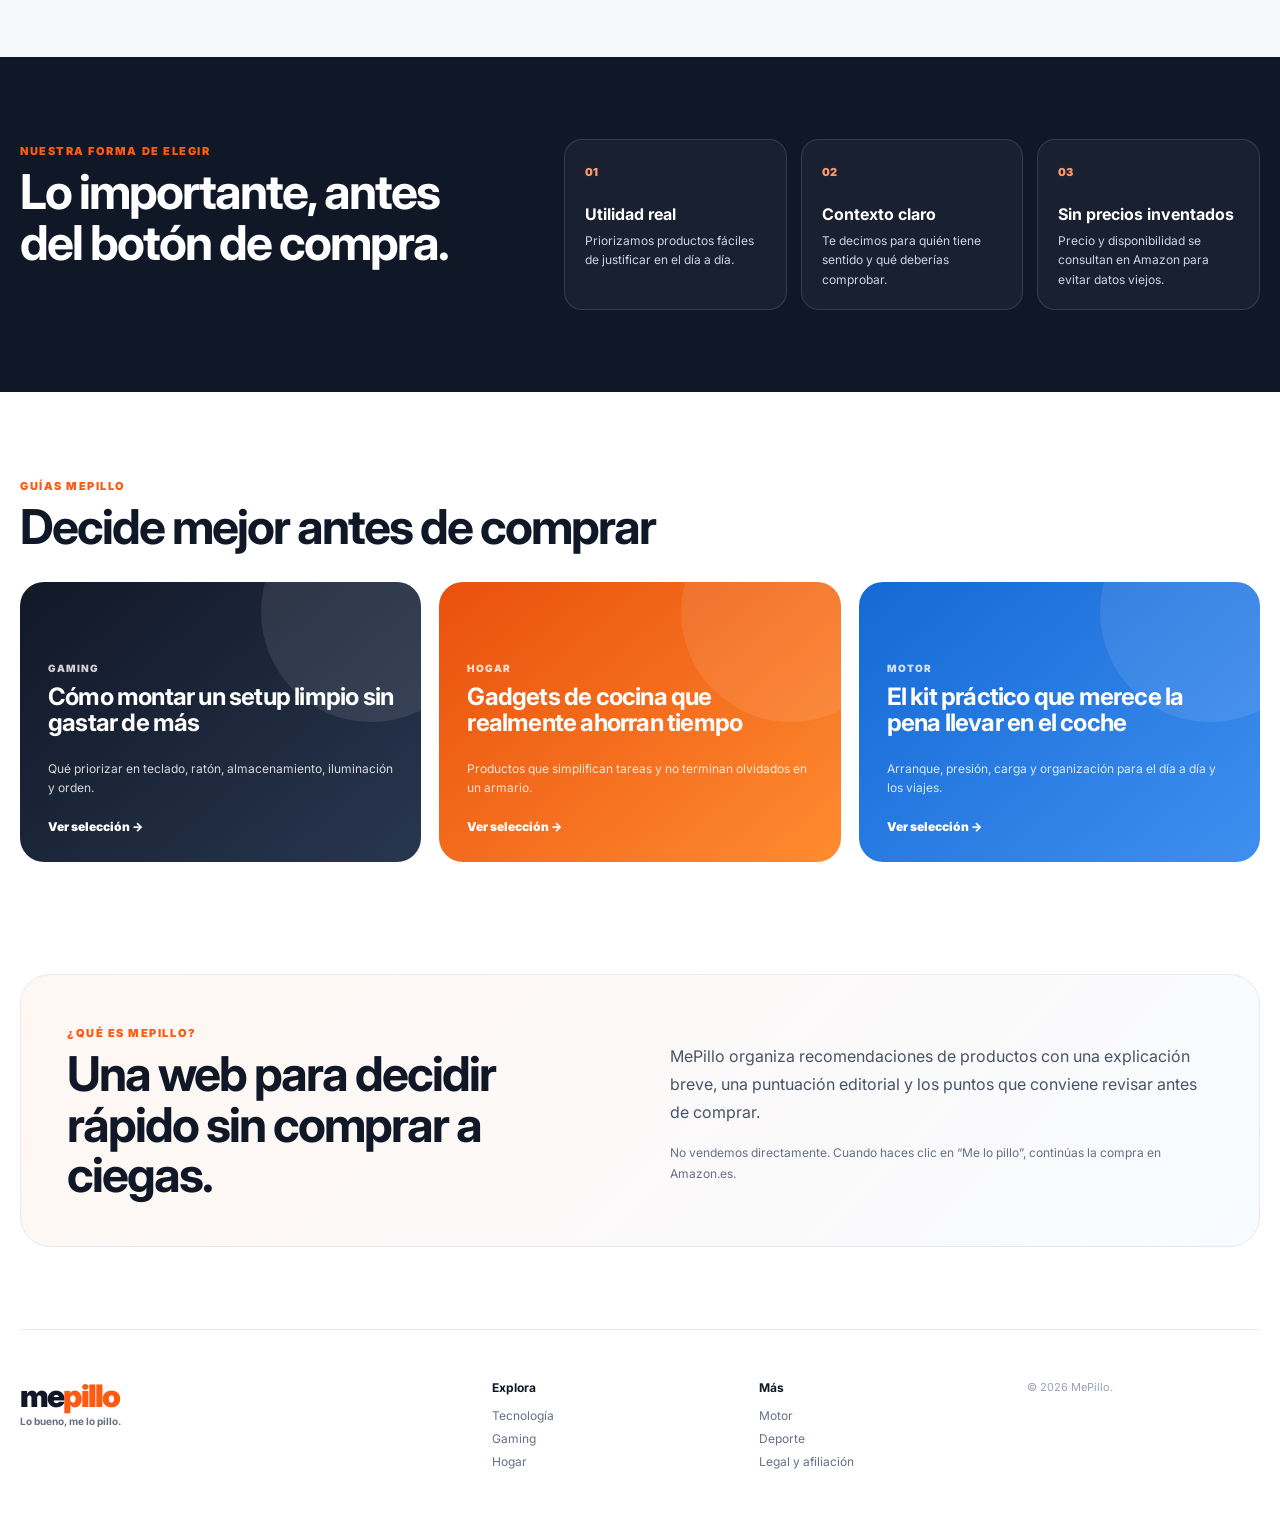
==== commit 74b316b4: "Actualizar MePillo a v6 profesional" ====
--- a/public/index.html
+++ b/public/index.html
@@ -1,9 +1,10 @@
 <!doctype html><html lang="es"><head><meta charset="utf-8"><meta name="viewport" content="width=device-width,initial-scale=1"><meta name="description" content="MePillo selecciona productos útiles de tecnología, gaming, hogar, motor y deporte con fichas claras y enlaces a Amazon.es."><meta name="theme-color" content="#ff5a12"><title>MePillo | Lo bueno, me lo pillo</title><link rel="preconnect" href="https://fonts.googleapis.com"><link rel="preconnect" href="https://fonts.gstatic.com" crossorigin><link href="https://fonts.googleapis.com/css2?family=Inter:wght@400;500;600;700;800;900&display=swap" rel="stylesheet"><link rel="stylesheet" href="styles.css"></head><body>
 <div class="topbar">Selección editorial independiente · Compras en Amazon.es · Enlaces de afiliado</div>
-<header class="site-header"><div class="container nav-wrap"><a class="brand" href="index.html"><span class="brand-main">me<span>pillo</span></span><small>Lo bueno, me lo pillo.</small></a><form class="search" id="searchForm"><input id="searchInput" type="search" placeholder="Busca productos, categorías, usos..." aria-label="Buscar productos"><button type="submit" aria-label="Buscar">⌕</button></form><button class="menu-btn" id="menuBtn" aria-label="Abrir menú" aria-expanded="false">☰</button><nav class="main-nav" id="mainNav"><a href="#inicio">Inicio</a><a href="#categorias">Categorías</a><a href="#top5">Top 5</a><a href="#destacados">Productos</a><a href="#guias">Guías</a><a href="#sobre">MePillo</a></nav></div></header>
+<header class="site-header"><div class="container nav-wrap"><a class="brand" href="index.html"><span class="brand-main">me<span>pillo</span></span><small>Lo bueno, me lo pillo.</small></a><form class="search" id="searchForm"><input id="searchInput" type="search" placeholder="Busca productos, categorías, usos..." aria-label="Buscar productos"><button type="submit" aria-label="Buscar">⌕</button></form><button class="menu-btn" id="menuBtn" aria-label="Abrir menú" aria-expanded="false">☰</button><nav class="main-nav" id="mainNav"><a href="#inicio">Inicio</a><a href="#categorias">Categorías</a><a href="#destacados">Destacados</a><a href="#guias">Guías</a><a href="#sobre">MePillo</a></nav></div></header>
 <main id="inicio">
 <section class="hero hero-v4"><div class="container hero-grid"><div class="hero-copy"><span class="eyebrow">LO VEO · ME GUSTA · ME LO PILLO</span><h1>Menos ruido.<br><span>Mejores compras.</span></h1><p>Recomendaciones fáciles de entender, organizadas por uso y categoría. Sin precios desactualizados ni fichas interminables: lo importante primero.</p><div class="hero-actions"><a class="primary-btn" href="#destacados">Ver selección →</a><a class="secondary-btn" href="#categorias">Explorar categorías</a></div><div class="trust-row"><span>✓ 30 productos seleccionados</span><span>✓ Fichas claras</span><span>✓ Enlaces directos a Amazon</span></div></div><div class="hero-showcase"><div class="hero-orb"></div><div class="showcase-card sc-one"><img src="assets/products/apple-airtag.svg" alt="Ilustración Apple AirTag"><span>Tecnología</span></div><div class="showcase-card sc-two"><img src="assets/products/freidora-aire.svg" alt="Ilustración freidora de aire"><span>Hogar</span></div><div class="showcase-card sc-three"><img src="assets/products/raton-gaming.svg" alt="Ilustración ratón gaming"><span>Gaming</span></div><div class="hero-note">Lo bueno,<br><strong>me lo pillo.</strong></div></div></div></section>
-<section class="section top-picks" id="top5"><div class="container"><div class="section-head"><div><span class="section-kicker">TOP MEPILLO</span><h2>5 productos que nos pillaríamos ahora</h2></div><p class="section-intro">Una selección rápida para empezar por lo que más nos convence.</p></div><div class="pick-grid" id="topPickGrid"></div></div></section><section class="section categories" id="categorias"><div class="container"><div class="section-head"><div><span class="section-kicker">ENCUENTRA LO TUYO</span><h2>Compra por categoría</h2></div><p class="section-intro">Cinco áreas, una misma idea: productos prácticos que tienen sentido.</p></div><div class="category-grid category-grid-v4"><a href="categoria.html?cat=Tecnología" class="category-card c-tech"><span class="cat-icon">💻</span><div><strong>Tecnología</strong><small>Accesorios, carga y escritorio</small></div><b>→</b></a><a href="categoria.html?cat=Gaming" class="category-card c-gaming"><span class="cat-icon">🎮</span><div><strong>Gaming</strong><small>Setup, almacenamiento y periféricos</small></div><b>→</b></a><a href="categoria.html?cat=Hogar" class="category-card c-home"><span class="cat-icon">🏠</span><div><strong>Hogar</strong><small>Cocina, limpieza y organización</small></div><b>→</b></a><a href="categoria.html?cat=Motor" class="category-card c-motor"><span class="cat-icon">🚗</span><div><strong>Motor</strong><small>Accesorios útiles para el coche</small></div><b>→</b></a><a href="categoria.html?cat=Deporte" class="category-card c-sport"><span class="cat-icon">🏋️</span><div><strong>Deporte</strong><small>Entreno, recuperación y seguimiento</small></div><b>→</b></a></div></div></section>
+<section class="section top-picks-section" id="top-mepillo"><div class="container"><div class="section-head"><div><span class="section-kicker">TOP MEPILLO</span><h2>5 compras que pondríamos primero en la lista</h2></div><p class="section-intro">Una selección rápida basada en nuestra puntuación editorial. Entra en la ficha para ver para quién tiene sentido cada producto.</p></div><div class="top-picks" id="topPicks"></div></div></section>
+<section class="section categories" id="categorias"><div class="container"><div class="section-head"><div><span class="section-kicker">ENCUENTRA LO TUYO</span><h2>Compra por categoría</h2></div><p class="section-intro">Cinco áreas, una misma idea: productos prácticos que tienen sentido.</p></div><div class="category-grid category-grid-v4"><a href="categoria.html?cat=Tecnología" class="category-card c-tech"><span class="cat-icon">💻</span><div><strong>Tecnología</strong><small>Accesorios, carga y escritorio</small></div><b>→</b></a><a href="categoria.html?cat=Gaming" class="category-card c-gaming"><span class="cat-icon">🎮</span><div><strong>Gaming</strong><small>Setup, almacenamiento y periféricos</small></div><b>→</b></a><a href="categoria.html?cat=Hogar" class="category-card c-home"><span class="cat-icon">🏠</span><div><strong>Hogar</strong><small>Cocina, limpieza y organización</small></div><b>→</b></a><a href="categoria.html?cat=Motor" class="category-card c-motor"><span class="cat-icon">🚗</span><div><strong>Motor</strong><small>Accesorios útiles para el coche</small></div><b>→</b></a><a href="categoria.html?cat=Deporte" class="category-card c-sport"><span class="cat-icon">🏋️</span><div><strong>Deporte</strong><small>Entreno, recuperación y seguimiento</small></div><b>→</b></a></div></div></section>
 <section class="section products-section" id="destacados"><div class="container"><div class="section-head"><div><span class="section-kicker">SELECCIÓN MEPILLO</span><h2>Productos que sí miraríamos</h2></div><div class="head-actions"><span id="resultCount" class="result-count"></span><button id="showAllBtn" class="text-btn">Ver todos →</button></div></div><div class="filter-chips" id="filterChips"><button class="chip active" data-category="Todos">Todos</button><button class="chip" data-category="Tecnología">Tecnología</button><button class="chip" data-category="Gaming">Gaming</button><button class="chip" data-category="Hogar">Hogar</button><button class="chip" data-category="Motor">Motor</button><button class="chip" data-category="Deporte">Deporte</button></div><div class="product-grid" id="productGrid"></div><p class="affiliate-note">Como afiliado de Amazon, MePillo puede obtener ingresos por compras que cumplan los requisitos. Los precios y la disponibilidad se comprueban siempre directamente en Amazon.es.</p></div></section>
 <section class="section editorial-strip"><div class="container editorial-grid"><div><span class="section-kicker">NUESTRA FORMA DE ELEGIR</span><h2>Lo importante, antes del botón de compra.</h2></div><div class="editorial-points"><article><span>01</span><h3>Utilidad real</h3><p>Priorizamos productos fáciles de justificar en el día a día.</p></article><article><span>02</span><h3>Contexto claro</h3><p>Te decimos para quién tiene sentido y qué deberías comprobar.</p></article><article><span>03</span><h3>Sin precios inventados</h3><p>Precio y disponibilidad se consultan en Amazon para evitar datos viejos.</p></article></div></div></section>
 <section class="section guides" id="guias"><div class="container"><div class="section-head"><div><span class="section-kicker">GUÍAS MEPILLO</span><h2>Decide mejor antes de comprar</h2></div></div><div class="guide-grid"><article class="guide-card guide-dark"><span>Gaming</span><h3>Cómo montar un setup limpio sin gastar de más</h3><p>Qué priorizar en teclado, ratón, almacenamiento, iluminación y orden.</p><a href="categoria.html?cat=Gaming">Ver selección →</a></article><article class="guide-card guide-orange"><span>Hogar</span><h3>Gadgets de cocina que realmente ahorran tiempo</h3><p>Productos que simplifican tareas y no terminan olvidados en un armario.</p><a href="categoria.html?cat=Hogar">Ver selección →</a></article><article class="guide-card guide-blue"><span>Motor</span><h3>El kit práctico que merece la pena llevar en el coche</h3><p>Arranque, presión, carga y organización para el día a día y los viajes.</p><a href="categoria.html?cat=Motor">Ver selección →</a></article></div></div></section>
--- a/public/styles.css
+++ b/public/styles.css
@@ -1,9 +1,7 @@
 :root{--ink:#101828;--muted:#667085;--orange:#ff5a12;--orange-dark:#e84a05;--line:#e7eaf0;--bg:#f7f8fb;--card:#fff;--radius:22px;--shadow:0 20px 55px rgba(16,24,40,.09)}*{box-sizing:border-box}html{scroll-behavior:smooth}body{margin:0;font-family:Inter,system-ui,-apple-system,sans-serif;color:var(--ink);background:#fff}a{text-decoration:none;color:inherit}button,input{font:inherit}.container{width:min(1240px,calc(100% - 40px));margin:auto}.topbar{background:#101828;color:#cdd5e1;text-align:center;padding:8px 16px;font-size:11px;font-weight:600;letter-spacing:.03em}.site-header{position:sticky;top:0;z-index:40;background:rgba(255,255,255,.94);backdrop-filter:blur(18px);border-bottom:1px solid rgba(231,234,240,.9)}.nav-wrap{min-height:78px;display:flex;align-items:center;gap:26px}.brand{display:flex;flex-direction:column;min-width:max-content}.brand-main{font-weight:900;font-size:31px;letter-spacing:-1.8px;line-height:1}.brand-main span{color:var(--orange)}.brand small{font-size:10px;font-weight:700;margin-top:4px;color:#475467}.search{flex:1;max-width:430px;display:flex;border:1px solid var(--line);border-radius:14px;background:#f9fafb;overflow:hidden;transition:.2s}.search:focus-within{border-color:#ffb28f;box-shadow:0 0 0 4px rgba(255,90,18,.08);background:#fff}.search input{width:100%;border:0;outline:0;padding:12px 14px;background:transparent;color:var(--ink)}.search button{border:0;background:transparent;padding:0 15px;font-size:22px;cursor:pointer}.main-nav{margin-left:auto;display:flex;align-items:center;gap:23px;font-size:13px;font-weight:700}.main-nav a:hover{color:var(--orange)}.menu-btn{display:none;border:0;background:none;font-size:26px;cursor:pointer}.hero-v4{position:relative;overflow:hidden;background:radial-gradient(circle at 87% 16%,rgba(255,90,18,.14),transparent 27%),linear-gradient(135deg,#fff 0%,#fbfcff 55%,#fff5ef 100%)}.hero-grid{min-height:610px;display:grid;grid-template-columns:1.02fr .98fr;align-items:center;gap:50px}.eyebrow,.section-kicker{display:inline-block;font-size:11px;font-weight:900;letter-spacing:.14em;color:var(--orange)}.hero-copy h1{font-size:clamp(54px,6vw,82px);letter-spacing:-4.2px;line-height:.96;margin:14px 0 22px;max-width:760px}.hero-copy h1 span{color:var(--orange)}.hero-copy>p{font-size:18px;line-height:1.7;color:#475467;max-width:650px}.hero-actions{display:flex;align-items:center;gap:12px;margin:28px 0 22px}.primary-btn,.buy-btn{display:inline-flex;align-items:center;justify-content:center;background:linear-gradient(135deg,var(--orange),#ff7a1a);color:#fff;border-radius:12px;padding:14px 20px;font-weight:800;font-size:13px;box-shadow:0 10px 24px rgba(255,90,18,.22);transition:.2s}.primary-btn:hover,.buy-btn:hover{transform:translateY(-2px);box-shadow:0 14px 30px rgba(255,90,18,.28)}.secondary-btn{display:inline-flex;padding:13px 18px;border:1px solid var(--line);border-radius:12px;background:#fff;font-size:13px;font-weight:800}.trust-row{display:flex;gap:20px;flex-wrap:wrap;color:#475467;font-size:12px;font-weight:700}.hero-showcase{position:relative;min-height:500px}.hero-orb{position:absolute;inset:70px 30px 50px 70px;border-radius:50%;background:linear-gradient(145deg,#fff0e9,#eef7ff);filter:drop-shadow(0 30px 60px rgba(16,24,40,.08))}.showcase-card{position:absolute;width:230px;background:#fff;border:1px solid rgba(231,234,240,.8);border-radius:24px;padding:10px;box-shadow:0 22px 55px rgba(16,24,40,.13);transform:rotate(-5deg)}.showcase-card img{display:block;width:100%;border-radius:17px}.showcase-card span{display:block;padding:9px 8px 5px;font-size:11px;font-weight:800;color:#667085}.sc-one{left:55px;top:55px}.sc-two{right:10px;top:125px;transform:rotate(5deg);width:220px}.sc-three{left:205px;bottom:10px;transform:rotate(2deg);width:210px}.hero-note{position:absolute;right:10px;bottom:34px;font-size:20px;line-height:1.2;transform:rotate(-3deg)}.hero-note strong{color:var(--orange)}.section{padding:82px 0}.section-head{display:flex;justify-content:space-between;align-items:end;gap:24px;margin-bottom:30px}.section-head h2,.about-card h2,.editorial-grid h2{font-size:clamp(32px,4vw,48px);letter-spacing:-2px;line-height:1.05;margin:8px 0 0}.section-intro{max-width:450px;color:var(--muted);line-height:1.6}.category-grid-v4{display:grid;grid-template-columns:repeat(5,1fr);gap:14px}.category-card{min-height:150px;padding:20px;border-radius:20px;display:flex;flex-direction:column;justify-content:space-between;gap:10px;position:relative;transition:.22s;border:1px solid transparent}.category-card:hover{transform:translateY(-4px);box-shadow:var(--shadow)}.category-card .cat-icon{font-size:34px}.category-card div{display:flex;flex-direction:column;gap:5px}.category-card strong{font-size:17px}.category-card small{font-size:11px;line-height:1.4;color:#667085}.category-card b{position:absolute;right:18px;top:18px}.c-tech{background:#edf8ff}.c-gaming{background:#f4efff}.c-home{background:#fff5e8}.c-motor{background:#edfff5}.c-sport{background:#fff0f5}.products-section{background:var(--bg)}.filter-chips{display:flex;gap:8px;flex-wrap:wrap;margin-bottom:24px}.chip,.category-nav a{border:1px solid var(--line);background:#fff;color:#475467;border-radius:999px;padding:9px 13px;font-size:12px;font-weight:800;cursor:pointer}.chip.active,.category-nav a.active{background:#101828;color:#fff;border-color:#101828}.head-actions{display:flex;align-items:center;gap:16px}.result-count{font-size:12px;color:var(--muted);font-weight:700}.text-btn{border:0;background:none;color:var(--orange);font-weight:800;cursor:pointer}.product-grid{display:grid;grid-template-columns:repeat(5,1fr);gap:18px}.product-card{display:flex;flex-direction:column;background:#fff;border:1px solid #e8ebf1;border-radius:20px;overflow:hidden;min-width:0;transition:.22s;box-shadow:0 7px 20px rgba(16,24,40,.035)}.product-card:hover{transform:translateY(-5px);box-shadow:0 20px 42px rgba(16,24,40,.1);border-color:#d9dee8}.product-image{display:block;position:relative;aspect-ratio:1.18/1;background:#f7f8fa;overflow:hidden}.product-image img{width:100%;height:100%;object-fit:cover;transition:.25s}.product-card:hover .product-image img{transform:scale(1.025)}.product-badge{position:absolute;left:12px;top:12px;z-index:2;background:#101828;color:#fff;padding:6px 8px;border-radius:7px;font-size:9px;font-weight:900;letter-spacing:.03em}.product-body{display:flex;flex-direction:column;flex:1;padding:16px}.product-meta{display:flex;justify-content:space-between;align-items:center;gap:8px}.product-cat{font-size:10px;font-weight:900;text-transform:uppercase;letter-spacing:.08em;color:#667085}.score{font-size:10px;font-weight:900;background:#fff2eb;color:#d9480f;border-radius:999px;padding:5px 7px}.product-card h3{font-size:16px;letter-spacing:-.4px;line-height:1.25;margin:12px 0 7px}.product-card h3 a:hover{color:var(--orange)}.product-card p{font-size:12px;line-height:1.55;color:#667085;margin:0 0 13px}.best-mini{border-top:1px solid #eef0f4;padding-top:10px;font-size:10px;line-height:1.45;color:#475467}.best-mini span{display:block;color:#98a2b3;text-transform:uppercase;font-weight:900;letter-spacing:.08em;margin-bottom:3px}.card-actions{display:grid;grid-template-columns:1fr;gap:7px;margin-top:auto;padding-top:14px}.buy-btn{width:100%;padding:11px 12px;font-size:11px}.detail-link{text-align:center;font-size:10px;font-weight:800;color:#667085;padding:3px}.affiliate-note{font-size:10px;line-height:1.5;color:#98a2b3;margin:20px 0 0}.empty-state{grid-column:1/-1;text-align:center;background:#fff;border:1px dashed #d0d5dd;border-radius:20px;padding:55px 20px}.editorial-strip{background:#101828;color:#fff}.editorial-grid{display:grid;grid-template-columns:.8fr 1.2fr;gap:80px;align-items:start}.editorial-grid h2{color:#fff}.editorial-points{display:grid;grid-template-columns:repeat(3,1fr);gap:14px}.editorial-points article{padding:20px;border:1px solid rgba(255,255,255,.12);border-radius:18px;background:rgba(255,255,255,.04)}.editorial-points article>span{font-size:11px;color:#ff9b6d;font-weight:900}.editorial-points h3{font-size:16px;margin:24px 0 7px}.editorial-points p{font-size:12px;line-height:1.6;color:#cdd5e1;margin:0}.guide-grid{display:grid;grid-template-columns:repeat(3,1fr);gap:18px}.guide-card{min-height:280px;border-radius:24px;padding:28px;display:flex;flex-direction:column;justify-content:flex-end;color:#fff;position:relative;overflow:hidden}.guide-card:before{content:"";position:absolute;width:220px;height:220px;border-radius:50%;right:-60px;top:-80px;background:rgba(255,255,255,.09)}.guide-dark{background:linear-gradient(140deg,#111827,#28364f)}.guide-orange{background:linear-gradient(140deg,#e9500c,#ff8b30)}.guide-blue{background:linear-gradient(140deg,#1469d4,#3f8ff0)}.guide-card span{font-size:10px;text-transform:uppercase;letter-spacing:.1em;font-weight:900;opacity:.8}.guide-card h3{font-size:24px;line-height:1.1;letter-spacing:-.8px;margin:10px 0}.guide-card p{font-size:12px;line-height:1.6;opacity:.82}.guide-card a{font-size:12px;font-weight:900;margin-top:10px}.about{padding-top:30px}.about-v4{background:linear-gradient(135deg,#fff7f2,#f8fbff);border:1px solid var(--line);border-radius:30px;padding:46px;display:grid;grid-template-columns:1fr 1fr;gap:60px;align-items:center}.about-v4 p{color:#475467;line-height:1.75}.about-small{font-size:12px;color:#667085!important}.footer-v4{display:grid;grid-template-columns:1.5fr .8fr .8fr .8fr;gap:35px;align-items:start;padding:50px 0}.footer-v4>div:not(.brand){display:flex;flex-direction:column;gap:8px;font-size:12px;color:#667085}.footer-v4 strong{color:#101828;margin-bottom:5px}.footer-v4 p{font-size:11px;color:#98a2b3;margin:0}.footer-brand small{color:#667085}.page-hero-v4{padding:80px 0 50px;background:linear-gradient(135deg,#fff,#f8fbff 58%,#fff3ec)}.page-hero h1{font-size:clamp(44px,6vw,72px);letter-spacing:-3px;margin:8px 0}.page-hero p{font-size:17px;color:#667085}.category-nav{margin-bottom:30px}.product-page{background:#fbfcfe}.breadcrumbs{display:flex;gap:8px;align-items:center;font-size:11px;color:#98a2b3;margin-bottom:24px}.breadcrumbs a:hover{color:var(--orange)}.product-detail{display:grid;grid-template-columns:.92fr 1.08fr;gap:54px;align-items:start}.detail-visual{position:relative;border:1px solid var(--line);border-radius:28px;background:#fff;overflow:hidden;box-shadow:0 18px 50px rgba(16,24,40,.08)}.detail-visual img{display:block;width:100%;aspect-ratio:1.18/1;object-fit:cover}.product-page-kicker{display:block;font-size:11px;font-weight:900;letter-spacing:.13em;color:var(--orange);margin:8px 0 10px}.detail-copy h1{font-size:clamp(40px,5vw,62px);letter-spacing:-2.6px;line-height:1.02;margin:0 0 12px}.brand-line{font-size:12px;color:#667085}.score-row{display:flex;align-items:center;gap:12px;margin:16px 0}.detail-score{background:#fff2eb;color:#d9480f;border-radius:999px;padding:9px 12px;font-size:13px;font-weight:700}.score-row>span{font-size:11px;color:#98a2b3}.detail-lead{font-size:18px;line-height:1.65;color:#475467}.best-for{border:1px solid #fed7aa;background:linear-gradient(135deg,#fff7ed,#fff);border-radius:14px;padding:14px 16px;display:flex;flex-direction:column;gap:5px}.best-for strong{font-size:10px;letter-spacing:.1em;color:#c2410c;text-transform:uppercase}.best-for span{font-size:13px;line-height:1.5;color:#344054}.quick-points{display:grid;gap:8px;margin:18px 0}.quick-points span{font-size:12px;color:#344054}.detail-buy{margin-top:5px}.product-section{margin-top:22px;background:#fff;border:1px solid var(--line);border-radius:22px;padding:30px;box-shadow:0 6px 22px rgba(16,24,40,.035)}.section-title-block h2{font-size:28px;letter-spacing:-.8px;margin:6px 0}.section-title-block p{font-size:13px;color:#667085;margin:0 0 20px}.feature-list-large{list-style:none;padding:0;margin:0;display:grid;grid-template-columns:1fr 1fr;gap:10px}.feature-list-large li{display:flex;gap:10px;padding:14px;border:1px solid var(--line);border-radius:13px;background:#fbfcfe;font-size:12px;line-height:1.5}.feature-check{display:grid;place-items:center;width:22px;height:22px;flex:0 0 22px;border-radius:50%;background:#ecfdf3;color:#027a48;font-weight:900}.product-info-grid{display:grid;grid-template-columns:1fr 1fr;gap:20px;margin-top:20px}.info-panel{background:#fff;border:1px solid var(--line);border-radius:22px;padding:27px;box-shadow:0 6px 22px rgba(16,24,40,.035)}.info-panel h2{font-size:23px;letter-spacing:-.6px}.spec-table{border:1px solid var(--line);border-radius:14px;overflow:hidden}.spec-table>div{display:grid;grid-template-columns:.8fr 1.2fr;gap:16px;padding:12px 14px;border-bottom:1px solid var(--line);font-size:11px}.spec-table>div:last-child{border-bottom:0}.spec-table span{color:#98a2b3}.editorial-list{list-style:none;padding:0;display:grid;gap:10px;font-size:12px;color:#475467}.source-note{margin-top:20px;padding:12px;border-radius:12px;background:#f8fafc;border:1px solid var(--line);font-size:10px;line-height:1.5;color:#98a2b3}.pros-cons{display:grid;grid-template-columns:1fr 1fr;gap:16px}.pros-cons>div{border-radius:16px;padding:20px;border:1px solid var(--line)}.pros-box{background:#f4fff8}.cons-box{background:#fffaf5}.pros-cons h3{font-size:14px}.pros-cons ul{list-style:none;padding:0;margin:0;display:grid;gap:10px}.pros-cons li{display:flex;gap:10px;font-size:12px;line-height:1.5}.pros-box li span{color:#027a48;font-weight:900}.cons-box li span{color:#c2410c;font-weight:900}.related-section{background:#fff}.legal-copy{max-width:860px}.legal-copy h2{margin-top:34px}.legal-copy p{color:#475467;line-height:1.8}.muted-copy{color:#667085}.footer-grid{border-top:1px solid var(--line)}
 @media(max-width:1100px){.product-grid{grid-template-columns:repeat(3,1fr)}.category-grid-v4{grid-template-columns:repeat(3,1fr)}.hero-grid{grid-template-columns:1fr 1fr}.editorial-grid{grid-template-columns:1fr;gap:35px}.editorial-points{grid-template-columns:repeat(3,1fr)}}
 @media(max-width:850px){.nav-wrap{min-height:70px}.search{display:none}.main-nav{display:none;position:absolute;left:20px;right:20px;top:78px;background:#fff;border:1px solid var(--line);border-radius:16px;padding:16px;flex-direction:column;box-shadow:var(--shadow)}.main-nav.open{display:flex}.menu-btn{display:block;margin-left:auto}.hero-grid{grid-template-columns:1fr;min-height:auto;padding:70px 0}.hero-copy h1{font-size:58px}.hero-showcase{min-height:430px}.category-grid-v4{grid-template-columns:repeat(2,1fr)}.product-grid{grid-template-columns:repeat(2,1fr)}.guide-grid{grid-template-columns:1fr}.about-v4{grid-template-columns:1fr;gap:20px}.footer-v4{grid-template-columns:1fr 1fr}.product-detail{grid-template-columns:1fr}.product-info-grid{grid-template-columns:1fr}.feature-list-large{grid-template-columns:1fr}}
-@media(max-width:560px){.container{width:min(100% - 28px,1240px)}.topbar{font-size:9px}.hero-copy h1{font-size:45px;letter-spacing:-2.6px}.hero-copy>p{font-size:16px}.hero-actions{align-items:stretch;flex-direction:column}.trust-row{flex-direction:column;gap:8px}.hero-showcase{min-height:340px}.showcase-card{width:165px}.sc-one{left:0;top:35px}.sc-two{right:0;top:80px;width:155px}.sc-three{left:105px;bottom:8px;width:150px}.hero-note{font-size:15px}.section{padding:60px 0}.section-head{align-items:flex-start;flex-direction:column}.section-head h2{font-size:34px}.category-grid-v4,.product-grid{grid-template-columns:1fr}.category-card{min-height:120px}.editorial-points{grid-template-columns:1fr}.footer-v4{grid-template-columns:1fr}.about-v4{padding:28px}.detail-copy h1{font-size:40px}.product-section{padding:22px}.pros-cons{grid-template-columns:1fr}.spec-table>div{grid-template-columns:1fr;gap:4px}.filter-chips{overflow-x:auto;flex-wrap:nowrap;padding-bottom:5px}.chip,.category-nav a{white-space:nowrap}}/* MePillo v5 polish */
-:root{--navy:#0b1530;--soft:#f5f7fb}.top-picks{padding-top:72px;background:#fff}.pick-grid{display:grid;grid-template-columns:1.35fr repeat(2,1fr);gap:16px}.pick-card{position:relative;min-height:320px;border:1px solid var(--line);border-radius:24px;overflow:hidden;background:#fff;box-shadow:0 10px 30px rgba(16,24,40,.055);display:flex;flex-direction:column}.pick-card:first-child{grid-row:span 2;min-height:656px}.pick-media{display:block;background:linear-gradient(145deg,#f7f9fc,#eef3f8);min-height:190px;overflow:hidden}.pick-card:first-child .pick-media{min-height:380px}.pick-media img{width:100%;height:100%;display:block;object-fit:cover;transition:.3s}.pick-card:hover .pick-media img{transform:scale(1.025)}.pick-content{padding:20px;display:flex;flex-direction:column;flex:1}.pick-label{font-size:10px;font-weight:900;letter-spacing:.1em;color:var(--orange);text-transform:uppercase}.pick-card h3{font-size:21px;letter-spacing:-.6px;line-height:1.15;margin:8px 0}.pick-card:first-child h3{font-size:32px}.pick-card p{font-size:12px;line-height:1.55;color:var(--muted);margin:0 0 16px}.pick-bottom{display:flex;align-items:center;justify-content:space-between;gap:10px;margin-top:auto}.pick-score{font-size:11px;font-weight:900;background:#fff2eb;color:#d9480f;border-radius:999px;padding:7px 9px}.pick-link{font-size:11px;font-weight:900;color:var(--navy)}.pick-link:hover{color:var(--orange)}
-.product-grid{align-items:stretch}.product-card{border-radius:18px}.product-image{aspect-ratio:1.32/1}.product-body{padding:15px}.product-card h3{min-height:40px}.product-card p{display:-webkit-box;-webkit-line-clamp:2;-webkit-box-orient:vertical;overflow:hidden;min-height:37px}.best-mini{min-height:57px}.card-actions{padding-top:10px}.buy-btn{border-radius:10px}.detail-link{padding:5px}.product-card:hover .buy-btn{box-shadow:0 10px 20px rgba(255,90,18,.22)}
-.score-meter{height:7px;border-radius:999px;background:#eef1f5;overflow:hidden;margin:9px 0 0}.score-meter i{display:block;height:100%;background:linear-gradient(90deg,#ff8a3d,var(--orange));border-radius:inherit}.verdict-box{margin:20px 0;border-left:4px solid var(--orange);background:#fff8f4;border-radius:0 14px 14px 0;padding:16px 18px}.verdict-box strong{display:block;font-size:11px;letter-spacing:.08em;text-transform:uppercase;color:#c2410c;margin-bottom:5px}.verdict-box p{margin:0;font-size:13px;line-height:1.55;color:#475467}.sticky-buy{position:sticky;bottom:16px;z-index:20;margin:24px auto 0;max-width:760px;background:rgba(11,21,48,.96);backdrop-filter:blur(12px);border-radius:16px;padding:10px 12px 10px 16px;display:flex;align-items:center;gap:14px;color:#fff;box-shadow:0 18px 45px rgba(11,21,48,.24)}.sticky-buy span{font-size:11px;color:#cbd5e1}.sticky-buy strong{font-size:12px;margin-right:auto}.sticky-buy .buy-btn{width:auto;min-width:160px}.trust-mini{display:flex;gap:18px;flex-wrap:wrap;margin-top:14px;color:#667085;font-size:10px;font-weight:700}.guide-card{transition:.22s}.guide-card:hover{transform:translateY(-4px);box-shadow:0 18px 38px rgba(16,24,40,.12)}.why-box{background:var(--navy);color:#fff;border-radius:26px;padding:34px;margin-top:22px}.why-box h2{margin:6px 0 10px;font-size:28px}.why-box p{color:#cbd5e1;font-size:13px;line-height:1.7;max-width:780px}.why-box .section-kicker{color:#ff8d5b}
-@media(max-width:900px){.pick-grid{grid-template-columns:1fr 1fr}.pick-card:first-child{grid-column:1/-1;grid-row:auto;min-height:500px}.pick-card:first-child .pick-media{min-height:300px}}
-@media(max-width:560px){.pick-grid{grid-template-columns:1fr}.pick-card:first-child{grid-column:auto;min-height:auto}.pick-card:first-child .pick-media{min-height:230px}.pick-card{min-height:auto}.product-card h3,.product-card p,.best-mini{min-height:0}.sticky-buy{bottom:8px;border-radius:14px;flex-wrap:wrap}.sticky-buy span{display:none}.sticky-buy .buy-btn{width:100%}}
+@media(max-width:560px){.container{width:min(100% - 28px,1240px)}.topbar{font-size:9px}.hero-copy h1{font-size:45px;letter-spacing:-2.6px}.hero-copy>p{font-size:16px}.hero-actions{align-items:stretch;flex-direction:column}.trust-row{flex-direction:column;gap:8px}.hero-showcase{min-height:340px}.showcase-card{width:165px}.sc-one{left:0;top:35px}.sc-two{right:0;top:80px;width:155px}.sc-three{left:105px;bottom:8px;width:150px}.hero-note{font-size:15px}.section{padding:60px 0}.section-head{align-items:flex-start;flex-direction:column}.section-head h2{font-size:34px}.category-grid-v4,.product-grid{grid-template-columns:1fr}.category-card{min-height:120px}.editorial-points{grid-template-columns:1fr}.footer-v4{grid-template-columns:1fr}.about-v4{padding:28px}.detail-copy h1{font-size:40px}.product-section{padding:22px}.pros-cons{grid-template-columns:1fr}.spec-table>div{grid-template-columns:1fr;gap:4px}.filter-chips{overflow-x:auto;flex-wrap:nowrap;padding-bottom:5px}.chip,.category-nav a{white-space:nowrap}}
+/* MePillo v6 */
+.top-picks-section{padding:72px 0;background:#fff}.top-picks{display:grid;grid-template-columns:repeat(5,1fr);gap:14px}.top-pick{position:relative;overflow:hidden;border:1px solid var(--line);border-radius:20px;background:#fff;transition:.22s}.top-pick:hover{transform:translateY(-5px);box-shadow:var(--shadow)}.top-pick img{display:block;width:100%;aspect-ratio:1.35/1;object-fit:cover;background:#f8fafc}.top-pick>div{padding:15px}.top-rank{position:absolute;left:10px;top:10px;z-index:2;background:#101828;color:#fff;border-radius:8px;padding:6px 8px;font-size:10px;font-weight:900}.top-cat{font-size:9px;font-weight:900;letter-spacing:.09em;text-transform:uppercase;color:var(--orange)}.top-pick h3{font-size:15px;line-height:1.3;letter-spacing:-.25px;margin:7px 0}.top-pick p{font-size:11px;line-height:1.45;color:#667085;margin:0 0 12px}.top-pick strong{display:flex;justify-content:space-between;gap:8px;font-size:11px;color:#d9480f}.top-pick strong b{color:#101828;font-weight:800}.product-body{min-height:315px}.product-card .card-actions{margin-top:auto;padding-top:16px;display:flex;align-items:center;gap:10px;flex-wrap:wrap}.product-card .buy-btn{padding:12px 14px}.product-card .detail-link{font-size:11px;font-weight:800;color:#475467}.product-card .detail-link:hover{color:var(--orange)}.product-card .best-mini{margin-top:10px}.affiliate-note{margin-top:24px}.product-card h3 a{transition:.18s}.product-card h3 a:hover{color:var(--orange)}
+@media(max-width:1100px){.top-picks{grid-template-columns:repeat(3,1fr)}}@media(max-width:850px){.top-picks{grid-template-columns:repeat(2,1fr)}}@media(max-width:560px){.top-picks{grid-template-columns:1fr}.top-pick{display:grid;grid-template-columns:120px 1fr}.top-pick img{height:100%;aspect-ratio:auto}.product-body{min-height:0}}
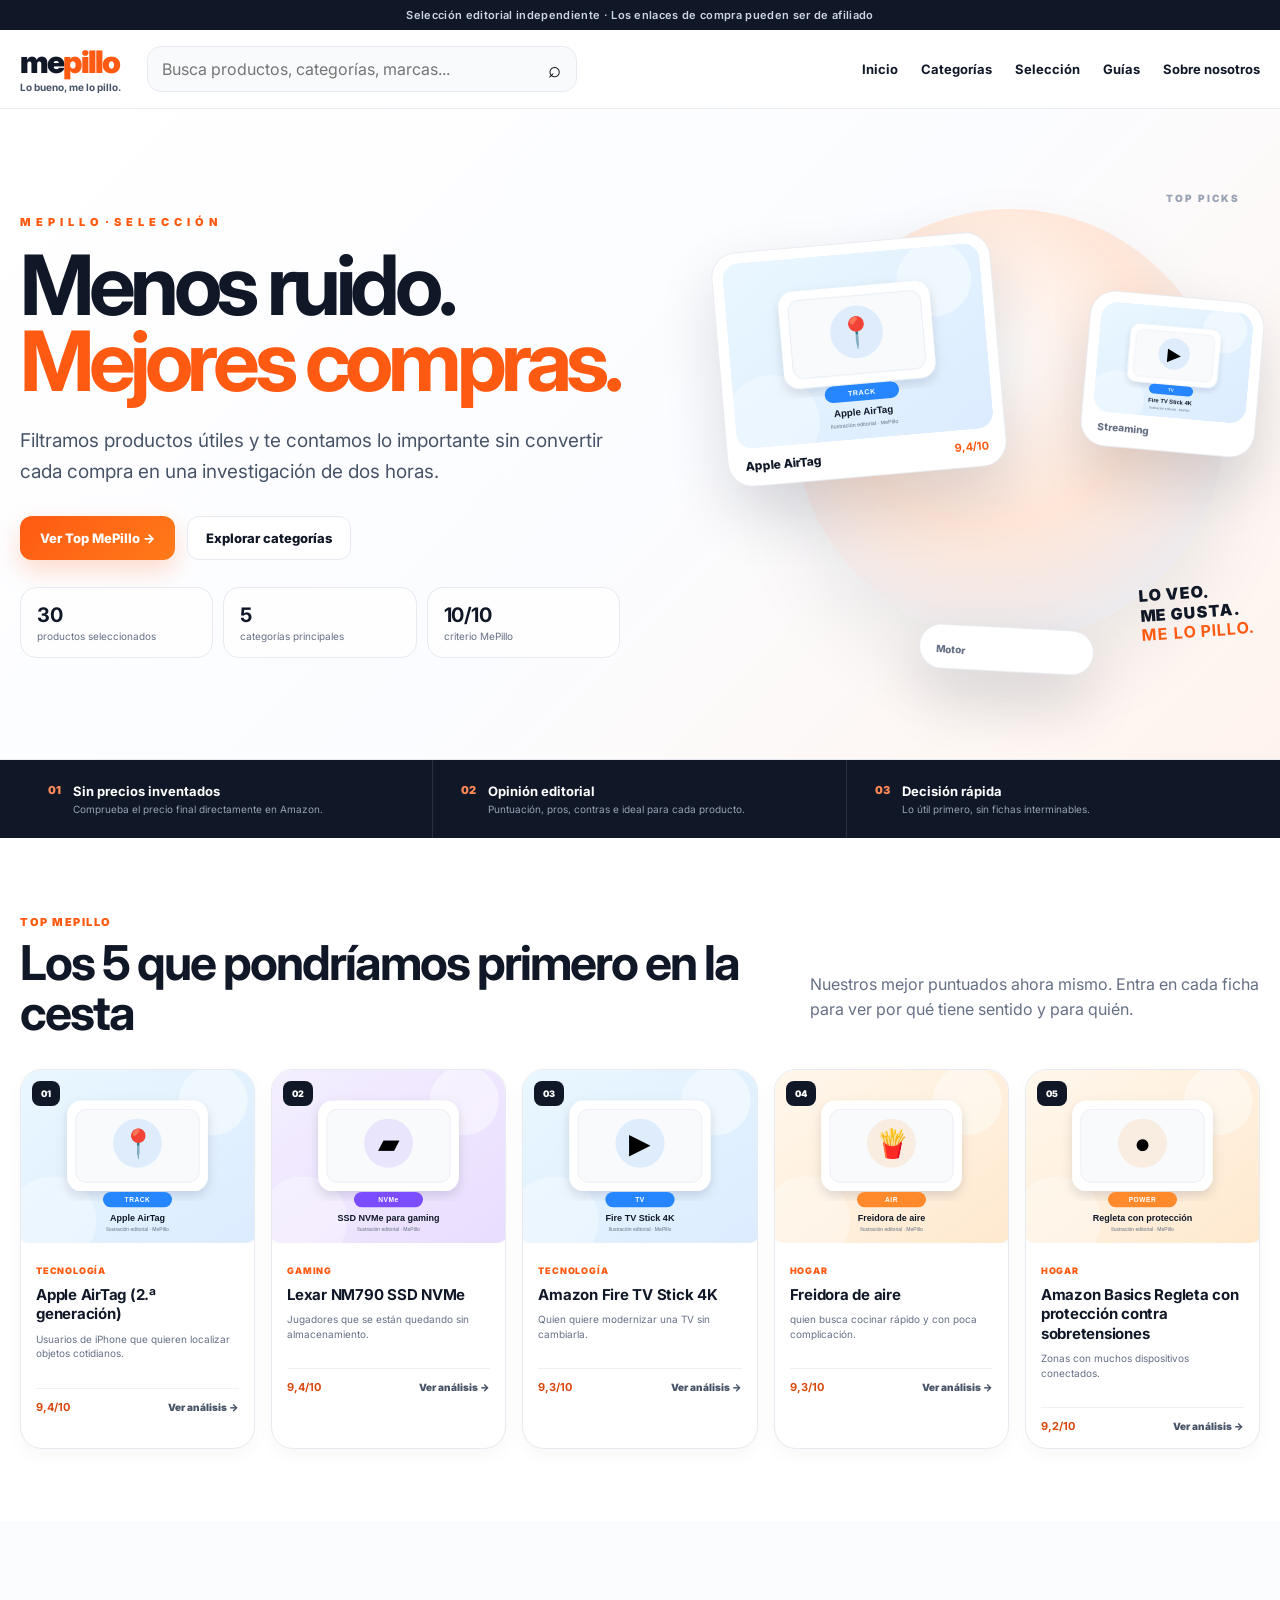
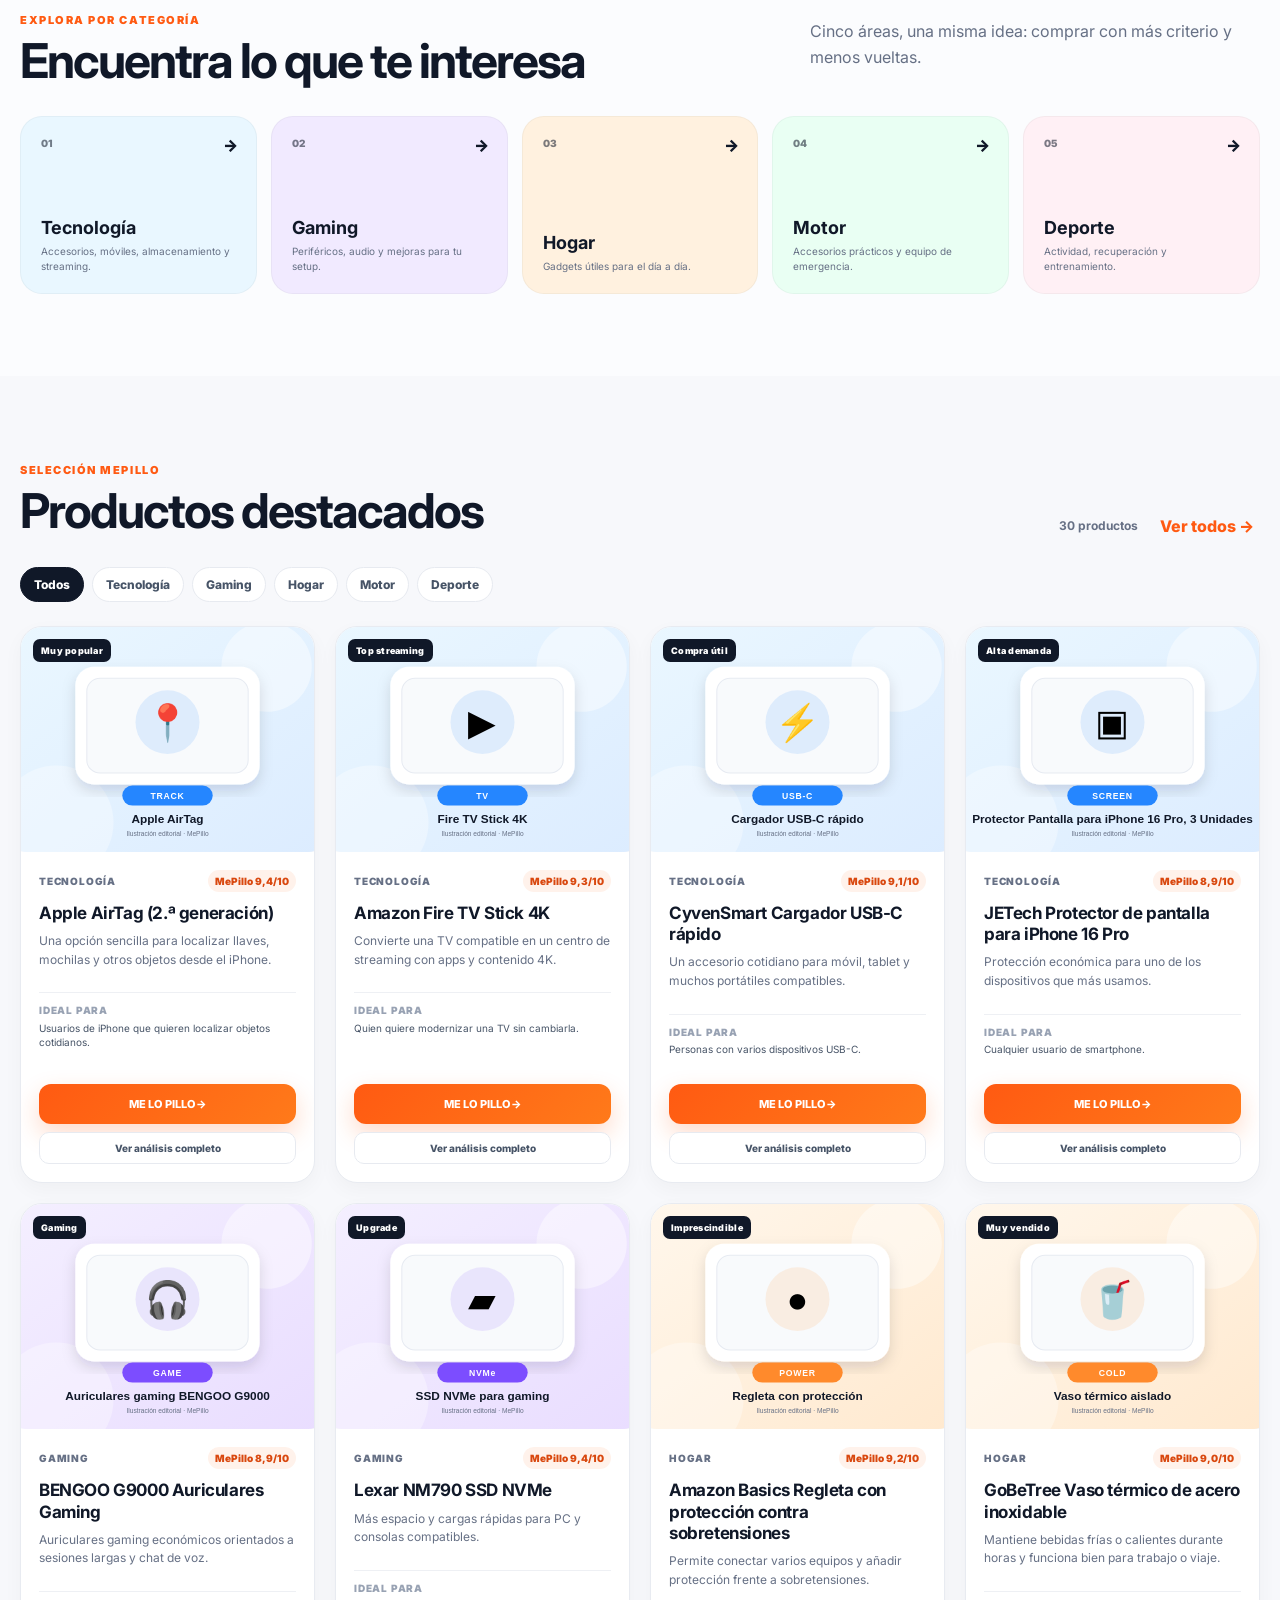
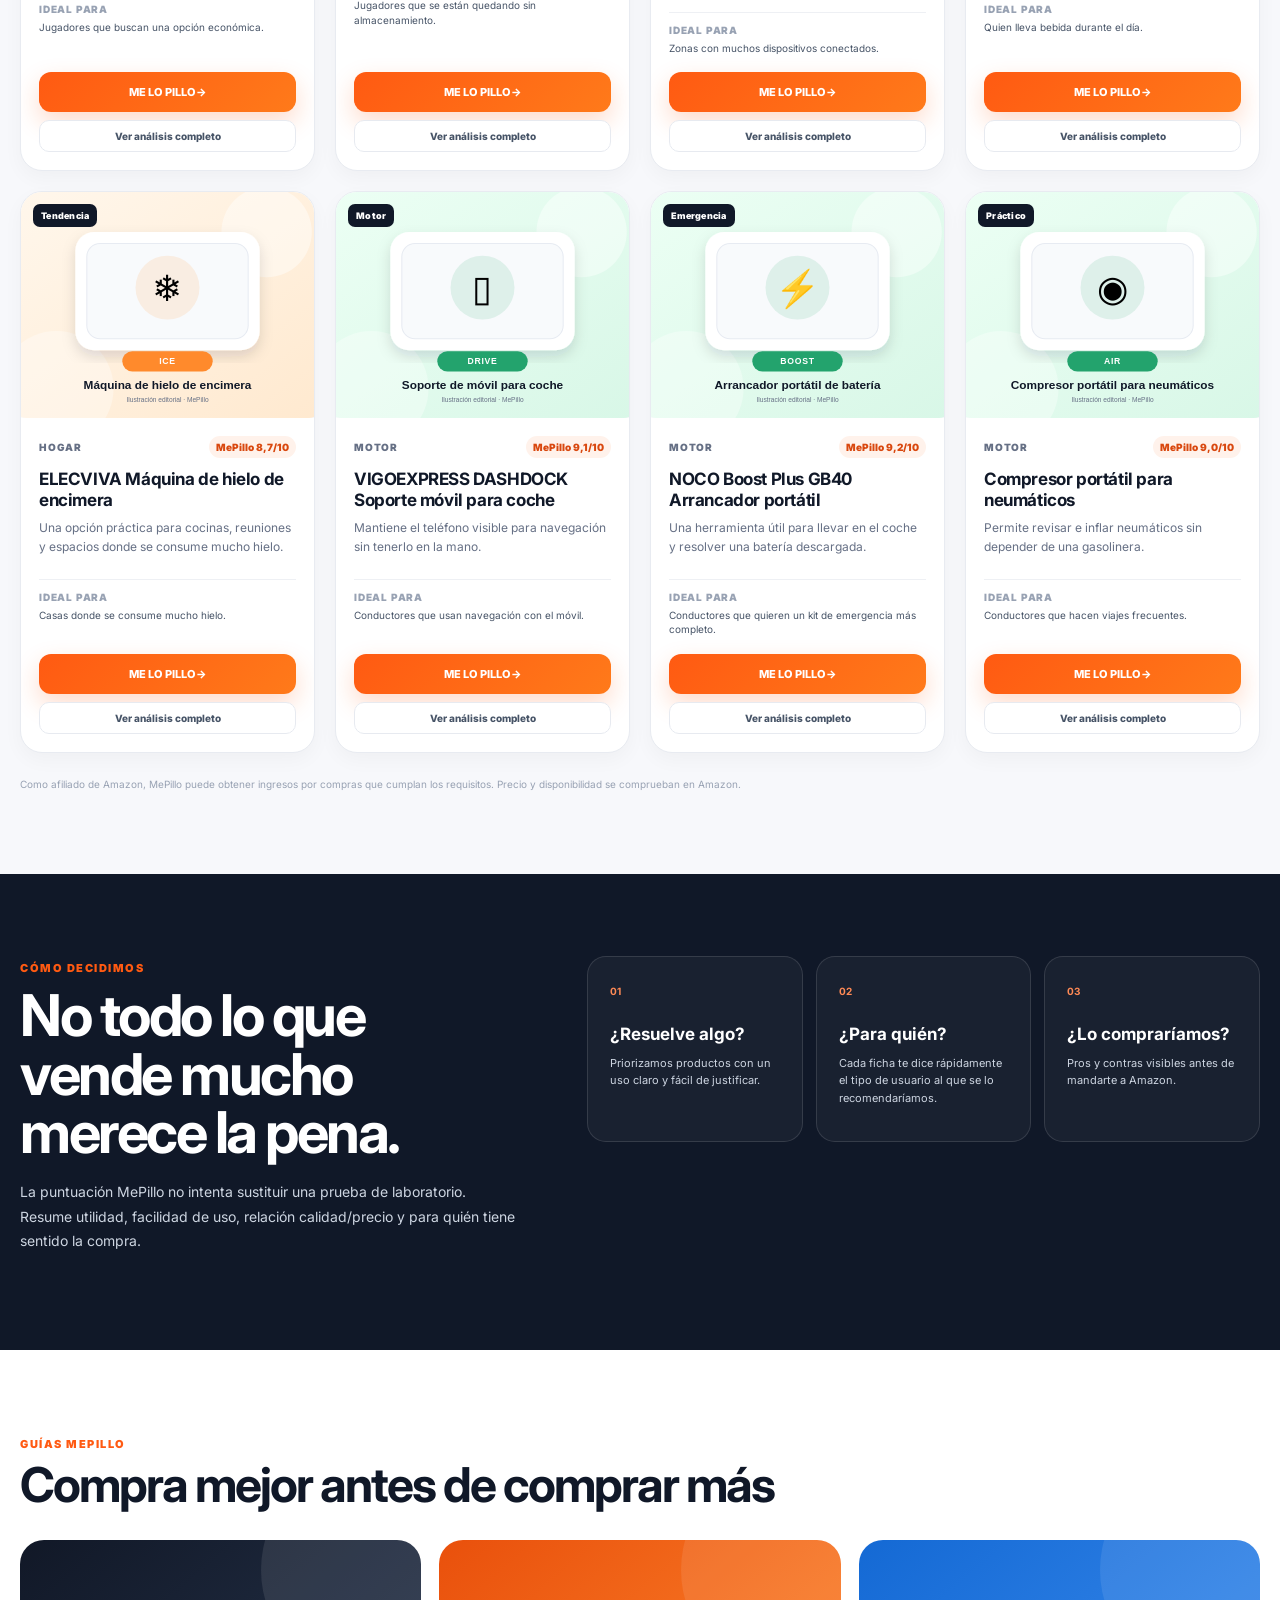
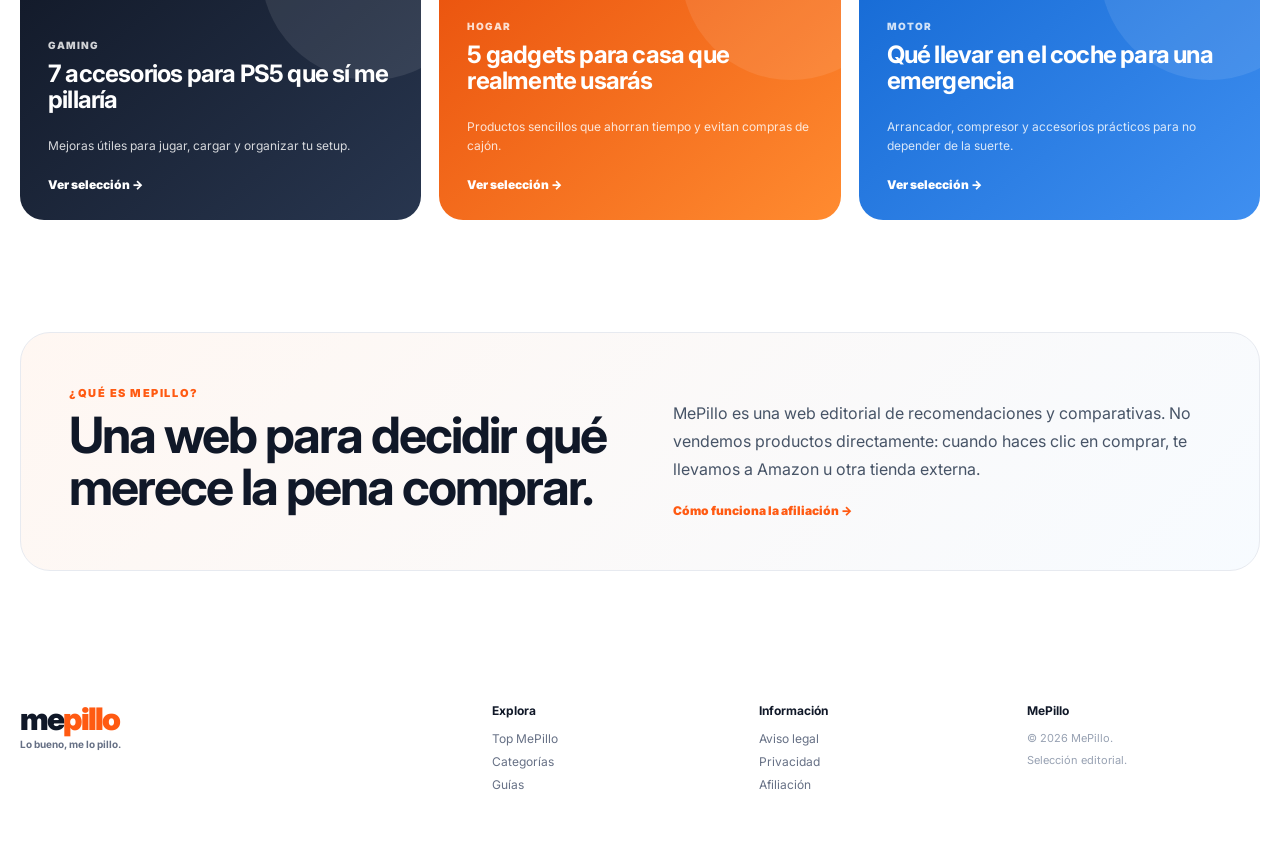
==== commit 0b791e92: "Actualizar MePillo a v7 profesional" ====
--- a/public/index.html
+++ b/public/index.html
@@ -1,12 +1,62 @@
-<!doctype html><html lang="es"><head><meta charset="utf-8"><meta name="viewport" content="width=device-width,initial-scale=1"><meta name="description" content="MePillo selecciona productos útiles de tecnología, gaming, hogar, motor y deporte con fichas claras y enlaces a Amazon.es."><meta name="theme-color" content="#ff5a12"><title>MePillo | Lo bueno, me lo pillo</title><link rel="preconnect" href="https://fonts.googleapis.com"><link rel="preconnect" href="https://fonts.gstatic.com" crossorigin><link href="https://fonts.googleapis.com/css2?family=Inter:wght@400;500;600;700;800;900&display=swap" rel="stylesheet"><link rel="stylesheet" href="styles.css"></head><body>
-<div class="topbar">Selección editorial independiente · Compras en Amazon.es · Enlaces de afiliado</div>
-<header class="site-header"><div class="container nav-wrap"><a class="brand" href="index.html"><span class="brand-main">me<span>pillo</span></span><small>Lo bueno, me lo pillo.</small></a><form class="search" id="searchForm"><input id="searchInput" type="search" placeholder="Busca productos, categorías, usos..." aria-label="Buscar productos"><button type="submit" aria-label="Buscar">⌕</button></form><button class="menu-btn" id="menuBtn" aria-label="Abrir menú" aria-expanded="false">☰</button><nav class="main-nav" id="mainNav"><a href="#inicio">Inicio</a><a href="#categorias">Categorías</a><a href="#destacados">Destacados</a><a href="#guias">Guías</a><a href="#sobre">MePillo</a></nav></div></header>
-<main id="inicio">
-<section class="hero hero-v4"><div class="container hero-grid"><div class="hero-copy"><span class="eyebrow">LO VEO · ME GUSTA · ME LO PILLO</span><h1>Menos ruido.<br><span>Mejores compras.</span></h1><p>Recomendaciones fáciles de entender, organizadas por uso y categoría. Sin precios desactualizados ni fichas interminables: lo importante primero.</p><div class="hero-actions"><a class="primary-btn" href="#destacados">Ver selección →</a><a class="secondary-btn" href="#categorias">Explorar categorías</a></div><div class="trust-row"><span>✓ 30 productos seleccionados</span><span>✓ Fichas claras</span><span>✓ Enlaces directos a Amazon</span></div></div><div class="hero-showcase"><div class="hero-orb"></div><div class="showcase-card sc-one"><img src="assets/products/apple-airtag.svg" alt="Ilustración Apple AirTag"><span>Tecnología</span></div><div class="showcase-card sc-two"><img src="assets/products/freidora-aire.svg" alt="Ilustración freidora de aire"><span>Hogar</span></div><div class="showcase-card sc-three"><img src="assets/products/raton-gaming.svg" alt="Ilustración ratón gaming"><span>Gaming</span></div><div class="hero-note">Lo bueno,<br><strong>me lo pillo.</strong></div></div></div></section>
-<section class="section top-picks-section" id="top-mepillo"><div class="container"><div class="section-head"><div><span class="section-kicker">TOP MEPILLO</span><h2>5 compras que pondríamos primero en la lista</h2></div><p class="section-intro">Una selección rápida basada en nuestra puntuación editorial. Entra en la ficha para ver para quién tiene sentido cada producto.</p></div><div class="top-picks" id="topPicks"></div></div></section>
-<section class="section categories" id="categorias"><div class="container"><div class="section-head"><div><span class="section-kicker">ENCUENTRA LO TUYO</span><h2>Compra por categoría</h2></div><p class="section-intro">Cinco áreas, una misma idea: productos prácticos que tienen sentido.</p></div><div class="category-grid category-grid-v4"><a href="categoria.html?cat=Tecnología" class="category-card c-tech"><span class="cat-icon">💻</span><div><strong>Tecnología</strong><small>Accesorios, carga y escritorio</small></div><b>→</b></a><a href="categoria.html?cat=Gaming" class="category-card c-gaming"><span class="cat-icon">🎮</span><div><strong>Gaming</strong><small>Setup, almacenamiento y periféricos</small></div><b>→</b></a><a href="categoria.html?cat=Hogar" class="category-card c-home"><span class="cat-icon">🏠</span><div><strong>Hogar</strong><small>Cocina, limpieza y organización</small></div><b>→</b></a><a href="categoria.html?cat=Motor" class="category-card c-motor"><span class="cat-icon">🚗</span><div><strong>Motor</strong><small>Accesorios útiles para el coche</small></div><b>→</b></a><a href="categoria.html?cat=Deporte" class="category-card c-sport"><span class="cat-icon">🏋️</span><div><strong>Deporte</strong><small>Entreno, recuperación y seguimiento</small></div><b>→</b></a></div></div></section>
-<section class="section products-section" id="destacados"><div class="container"><div class="section-head"><div><span class="section-kicker">SELECCIÓN MEPILLO</span><h2>Productos que sí miraríamos</h2></div><div class="head-actions"><span id="resultCount" class="result-count"></span><button id="showAllBtn" class="text-btn">Ver todos →</button></div></div><div class="filter-chips" id="filterChips"><button class="chip active" data-category="Todos">Todos</button><button class="chip" data-category="Tecnología">Tecnología</button><button class="chip" data-category="Gaming">Gaming</button><button class="chip" data-category="Hogar">Hogar</button><button class="chip" data-category="Motor">Motor</button><button class="chip" data-category="Deporte">Deporte</button></div><div class="product-grid" id="productGrid"></div><p class="affiliate-note">Como afiliado de Amazon, MePillo puede obtener ingresos por compras que cumplan los requisitos. Los precios y la disponibilidad se comprueban siempre directamente en Amazon.es.</p></div></section>
-<section class="section editorial-strip"><div class="container editorial-grid"><div><span class="section-kicker">NUESTRA FORMA DE ELEGIR</span><h2>Lo importante, antes del botón de compra.</h2></div><div class="editorial-points"><article><span>01</span><h3>Utilidad real</h3><p>Priorizamos productos fáciles de justificar en el día a día.</p></article><article><span>02</span><h3>Contexto claro</h3><p>Te decimos para quién tiene sentido y qué deberías comprobar.</p></article><article><span>03</span><h3>Sin precios inventados</h3><p>Precio y disponibilidad se consultan en Amazon para evitar datos viejos.</p></article></div></div></section>
-<section class="section guides" id="guias"><div class="container"><div class="section-head"><div><span class="section-kicker">GUÍAS MEPILLO</span><h2>Decide mejor antes de comprar</h2></div></div><div class="guide-grid"><article class="guide-card guide-dark"><span>Gaming</span><h3>Cómo montar un setup limpio sin gastar de más</h3><p>Qué priorizar en teclado, ratón, almacenamiento, iluminación y orden.</p><a href="categoria.html?cat=Gaming">Ver selección →</a></article><article class="guide-card guide-orange"><span>Hogar</span><h3>Gadgets de cocina que realmente ahorran tiempo</h3><p>Productos que simplifican tareas y no terminan olvidados en un armario.</p><a href="categoria.html?cat=Hogar">Ver selección →</a></article><article class="guide-card guide-blue"><span>Motor</span><h3>El kit práctico que merece la pena llevar en el coche</h3><p>Arranque, presión, carga y organización para el día a día y los viajes.</p><a href="categoria.html?cat=Motor">Ver selección →</a></article></div></div></section>
-<section class="about section" id="sobre"><div class="container about-card about-v4"><div><span class="section-kicker">¿QUÉ ES MEPILLO?</span><h2>Una web para decidir rápido sin comprar a ciegas.</h2></div><div><p>MePillo organiza recomendaciones de productos con una explicación breve, una puntuación editorial y los puntos que conviene revisar antes de comprar.</p><p class="about-small">No vendemos directamente. Cuando haces clic en “Me lo pillo”, continúas la compra en Amazon.es.</p></div></div></section>
-</main><footer><div class="container footer-grid footer-v4"><div class="brand footer-brand"><span class="brand-main">me<span>pillo</span></span><small>Lo bueno, me lo pillo.</small></div><div><strong>Explora</strong><a href="categoria.html?cat=Tecnología">Tecnología</a><a href="categoria.html?cat=Gaming">Gaming</a><a href="categoria.html?cat=Hogar">Hogar</a></div><div><strong>Más</strong><a href="categoria.html?cat=Motor">Motor</a><a href="categoria.html?cat=Deporte">Deporte</a><a href="legal.html">Legal y afiliación</a></div><p>© 2026 MePillo.</p></div></footer><script src="data.js"></script><script src="script.js"></script></body></html>+<!doctype html>
+<html lang="es">
+<head>
+  <meta charset="utf-8">
+  <meta name="viewport" content="width=device-width,initial-scale=1">
+  <meta name="description" content="MePillo selecciona productos de tecnología, gaming, hogar, motor y deporte que realmente merecen la pena.">
+  <title>MePillo | Menos ruido. Mejores compras.</title>
+  <link rel="preconnect" href="https://fonts.googleapis.com">
+  <link rel="preconnect" href="https://fonts.gstatic.com" crossorigin>
+  <link href="https://fonts.googleapis.com/css2?family=Inter:wght@400;500;600;700;800;900&display=swap" rel="stylesheet">
+  <link rel="stylesheet" href="styles.css">
+</head>
+<body>
+  <div class="topbar">Selección editorial independiente · Los enlaces de compra pueden ser de afiliado</div>
+  <header class="site-header">
+    <div class="container nav-wrap">
+      <a class="brand" href="#inicio" aria-label="MePillo inicio"><span class="brand-main">me<span>pillo</span></span><small>Lo bueno, me lo pillo.</small></a>
+      <form class="search" id="searchForm"><input id="searchInput" type="search" placeholder="Busca productos, categorías, marcas..." aria-label="Buscar productos"><button type="submit" aria-label="Buscar">⌕</button></form>
+      <button class="menu-btn" id="menuBtn" aria-label="Abrir menú" aria-expanded="false">☰</button>
+      <nav class="main-nav" id="mainNav"><a href="#inicio">Inicio</a><a href="#categorias">Categorías</a><a href="#destacados">Selección</a><a href="#guias">Guías</a><a href="#sobre">Sobre nosotros</a></nav>
+    </div>
+  </header>
+
+  <main id="inicio">
+    <section class="hero-v7">
+      <div class="container hero-v7-grid">
+        <div class="hero-v7-copy">
+          <span class="eyebrow">M E P I L L O · S E L E C C I Ó N</span>
+          <h1>Menos ruido.<br><span>Mejores compras.</span></h1>
+          <p>Filtramos productos útiles y te contamos lo importante sin convertir cada compra en una investigación de dos horas.</p>
+          <div class="hero-actions"><a class="primary-btn" href="#top-mepillo">Ver Top MePillo →</a><a class="secondary-btn" href="#categorias">Explorar categorías</a></div>
+          <div class="hero-stats"><div><strong>30</strong><span>productos seleccionados</span></div><div><strong>5</strong><span>categorías principales</span></div><div><strong>10/10</strong><span>criterio MePillo</span></div></div>
+        </div>
+        <div class="hero-v7-visual" aria-hidden="true">
+          <div class="visual-label">TOP PICKS</div>
+          <div class="visual-card visual-main"><img src="assets/products/apple-airtag.svg" alt=""><span>Apple AirTag</span><b>9,4/10</b></div>
+          <div class="visual-card visual-small one"><img src="assets/products/fire-tv-stick-4k.svg" alt=""><span>Streaming</span></div>
+          <div class="visual-card visual-small two"><img src="assets/products/noco-gb40.svg" alt=""><span>Motor</span></div>
+          <div class="visual-stamp">LO VEO.<br>ME GUSTA.<br><strong>ME LO PILLO.</strong></div>
+        </div>
+      </div>
+    </section>
+
+    <section class="trust-strip"><div class="container trust-grid"><div><span>01</span><strong>Sin precios inventados</strong><small>Comprueba el precio final directamente en Amazon.</small></div><div><span>02</span><strong>Opinión editorial</strong><small>Puntuación, pros, contras e ideal para cada producto.</small></div><div><span>03</span><strong>Decisión rápida</strong><small>Lo útil primero, sin fichas interminables.</small></div></div></section>
+
+    <section class="section top-picks-section" id="top-mepillo"><div class="container"><div class="section-head"><div><span class="section-kicker">TOP MEPILLO</span><h2>Los 5 que pondríamos primero en la cesta</h2></div><p class="section-intro">Nuestros mejor puntuados ahora mismo. Entra en cada ficha para ver por qué tiene sentido y para quién.</p></div><div class="top-picks" id="topPicks"></div></div></section>
+
+    <section class="section categories-v7" id="categorias"><div class="container"><div class="section-head"><div><span class="section-kicker">EXPLORA POR CATEGORÍA</span><h2>Encuentra lo que te interesa</h2></div><p class="section-intro">Cinco áreas, una misma idea: comprar con más criterio y menos vueltas.</p></div><div class="category-grid-v7"><a href="categoria.html?cat=Tecnología" class="category-v7 tech"><span>01</span><div><b>Tecnología</b><small>Accesorios, móviles, almacenamiento y streaming.</small></div><i>→</i></a><a href="categoria.html?cat=Gaming" class="category-v7 gaming"><span>02</span><div><b>Gaming</b><small>Periféricos, audio y mejoras para tu setup.</small></div><i>→</i></a><a href="categoria.html?cat=Hogar" class="category-v7 home"><span>03</span><div><b>Hogar</b><small>Gadgets útiles para el día a día.</small></div><i>→</i></a><a href="categoria.html?cat=Motor" class="category-v7 motor"><span>04</span><div><b>Motor</b><small>Accesorios prácticos y equipo de emergencia.</small></div><i>→</i></a><a href="categoria.html?cat=Deporte" class="category-v7 sport"><span>05</span><div><b>Deporte</b><small>Actividad, recuperación y entrenamiento.</small></div><i>→</i></a></div></div></section>
+
+    <section class="section products-section" id="destacados"><div class="container"><div class="section-head"><div><span class="section-kicker">SELECCIÓN MEPILLO</span><h2>Productos destacados</h2></div><div class="head-actions"><span id="resultCount" class="result-count"></span><button id="showAllBtn" class="text-btn">Ver todos →</button></div></div><div class="filter-chips"><button class="chip active" data-category="Todos">Todos</button><button class="chip" data-category="Tecnología">Tecnología</button><button class="chip" data-category="Gaming">Gaming</button><button class="chip" data-category="Hogar">Hogar</button><button class="chip" data-category="Motor">Motor</button><button class="chip" data-category="Deporte">Deporte</button></div><div class="product-grid" id="productGrid"></div><p class="affiliate-note">Como afiliado de Amazon, MePillo puede obtener ingresos por compras que cumplan los requisitos. Precio y disponibilidad se comprueban en Amazon.</p></div></section>
+
+    <section class="section method-v7"><div class="container method-grid"><div><span class="section-kicker">CÓMO DECIDIMOS</span><h2>No todo lo que vende mucho merece la pena.</h2><p>La puntuación MePillo no intenta sustituir una prueba de laboratorio. Resume utilidad, facilidad de uso, relación calidad/precio y para quién tiene sentido la compra.</p></div><div class="method-cards"><article><b>01</b><h3>¿Resuelve algo?</h3><p>Priorizamos productos con un uso claro y fácil de justificar.</p></article><article><b>02</b><h3>¿Para quién?</h3><p>Cada ficha te dice rápidamente el tipo de usuario al que se lo recomendaríamos.</p></article><article><b>03</b><h3>¿Lo compraríamos?</h3><p>Pros y contras visibles antes de mandarte a Amazon.</p></article></div></div></section>
+
+    <section class="section guides-v7" id="guias"><div class="container"><div class="section-head"><div><span class="section-kicker">GUÍAS MEPILLO</span><h2>Compra mejor antes de comprar más</h2></div></div><div class="guide-grid"><article class="guide-card guide-dark"><span>Gaming</span><h3>7 accesorios para PS5 que sí me pillaría</h3><p>Mejoras útiles para jugar, cargar y organizar tu setup.</p><a href="categoria.html?cat=Gaming">Ver selección →</a></article><article class="guide-card guide-orange"><span>Hogar</span><h3>5 gadgets para casa que realmente usarás</h3><p>Productos sencillos que ahorran tiempo y evitan compras de cajón.</p><a href="categoria.html?cat=Hogar">Ver selección →</a></article><article class="guide-card guide-blue"><span>Motor</span><h3>Qué llevar en el coche para una emergencia</h3><p>Arrancador, compresor y accesorios prácticos para no depender de la suerte.</p><a href="categoria.html?cat=Motor">Ver selección →</a></article></div></div></section>
+
+    <section class="section about" id="sobre"><div class="container about-v7"><div><span class="section-kicker">¿QUÉ ES MEPILLO?</span><h2>Una web para decidir qué merece la pena comprar.</h2></div><div><p>MePillo es una web editorial de recomendaciones y comparativas. No vendemos productos directamente: cuando haces clic en comprar, te llevamos a Amazon u otra tienda externa.</p><a href="legal.html#afiliacion">Cómo funciona la afiliación →</a></div></div></section>
+  </main>
+
+  <footer><div class="container footer-v4"><div class="brand footer-brand"><span class="brand-main">me<span>pillo</span></span><small>Lo bueno, me lo pillo.</small></div><div><strong>Explora</strong><a href="#top-mepillo">Top MePillo</a><a href="#categorias">Categorías</a><a href="#guias">Guías</a></div><div><strong>Información</strong><a href="legal.html">Aviso legal</a><a href="legal.html#privacidad">Privacidad</a><a href="legal.html#afiliacion">Afiliación</a></div><div><strong>MePillo</strong><p>© 2026 MePillo.</p><p>Selección editorial.</p></div></div></footer>
+  <script src="data.js"></script><script src="script.js"></script>
+</body>
+</html>
--- a/public/styles.css
+++ b/public/styles.css
@@ -5,3 +5,15 @@
 /* MePillo v6 */
 .top-picks-section{padding:72px 0;background:#fff}.top-picks{display:grid;grid-template-columns:repeat(5,1fr);gap:14px}.top-pick{position:relative;overflow:hidden;border:1px solid var(--line);border-radius:20px;background:#fff;transition:.22s}.top-pick:hover{transform:translateY(-5px);box-shadow:var(--shadow)}.top-pick img{display:block;width:100%;aspect-ratio:1.35/1;object-fit:cover;background:#f8fafc}.top-pick>div{padding:15px}.top-rank{position:absolute;left:10px;top:10px;z-index:2;background:#101828;color:#fff;border-radius:8px;padding:6px 8px;font-size:10px;font-weight:900}.top-cat{font-size:9px;font-weight:900;letter-spacing:.09em;text-transform:uppercase;color:var(--orange)}.top-pick h3{font-size:15px;line-height:1.3;letter-spacing:-.25px;margin:7px 0}.top-pick p{font-size:11px;line-height:1.45;color:#667085;margin:0 0 12px}.top-pick strong{display:flex;justify-content:space-between;gap:8px;font-size:11px;color:#d9480f}.top-pick strong b{color:#101828;font-weight:800}.product-body{min-height:315px}.product-card .card-actions{margin-top:auto;padding-top:16px;display:flex;align-items:center;gap:10px;flex-wrap:wrap}.product-card .buy-btn{padding:12px 14px}.product-card .detail-link{font-size:11px;font-weight:800;color:#475467}.product-card .detail-link:hover{color:var(--orange)}.product-card .best-mini{margin-top:10px}.affiliate-note{margin-top:24px}.product-card h3 a{transition:.18s}.product-card h3 a:hover{color:var(--orange)}
 @media(max-width:1100px){.top-picks{grid-template-columns:repeat(3,1fr)}}@media(max-width:850px){.top-picks{grid-template-columns:repeat(2,1fr)}}@media(max-width:560px){.top-picks{grid-template-columns:1fr}.top-pick{display:grid;grid-template-columns:120px 1fr}.top-pick img{height:100%;aspect-ratio:auto}.product-body{min-height:0}}
+
+/* ===== MePillo v7 — full visual pass ===== */
+.hero-v7{background:linear-gradient(135deg,#fff 0%,#fbfcff 54%,#fff4ed 100%);overflow:hidden;border-bottom:1px solid var(--line)}
+.hero-v7-grid{min-height:650px;display:grid;grid-template-columns:1.02fr .98fr;align-items:center;gap:64px}.hero-v7-copy h1{font-size:clamp(62px,6.5vw,94px);line-height:.91;letter-spacing:-5.4px;margin:17px 0 26px}.hero-v7-copy h1 span{color:var(--orange)}.hero-v7-copy>p{font-size:19px;line-height:1.65;color:#475467;max-width:660px}.hero-stats{display:grid;grid-template-columns:repeat(3,1fr);gap:10px;margin-top:27px;max-width:620px}.hero-stats>div{padding:15px 16px;border:1px solid var(--line);background:rgba(255,255,255,.7);border-radius:16px}.hero-stats strong{display:block;font-size:20px;letter-spacing:-.5px}.hero-stats span{display:block;color:#667085;font-size:10px;margin-top:3px}.hero-v7-visual{min-height:500px;position:relative}.hero-v7-visual:before{content:"";position:absolute;width:430px;height:430px;border-radius:50%;right:35px;top:25px;background:radial-gradient(circle at 45% 35%,#fff,#ffe6d8 45%,#dfeeff);filter:blur(.2px);box-shadow:0 40px 80px rgba(16,24,40,.08)}.visual-label{position:absolute;right:20px;top:8px;font-size:10px;font-weight:900;letter-spacing:.2em;color:#98a2b3}.visual-card{position:absolute;background:#fff;border:1px solid rgba(231,234,240,.9);box-shadow:0 28px 60px rgba(16,24,40,.14);border-radius:25px;padding:10px}.visual-card img{display:block;width:100%;border-radius:17px}.visual-main{left:35px;top:58px;width:280px;transform:rotate(-5deg)}.visual-main span{display:inline-block;padding:10px 7px 2px;font-size:12px;font-weight:800}.visual-main b{float:right;padding:10px 7px 2px;font-size:11px;color:var(--orange)}.visual-small{width:175px}.visual-small.one{right:0;top:112px;transform:rotate(5deg)}.visual-small.two{left:235px;bottom:12px;transform:rotate(3deg)}.visual-small span{display:block;padding:8px 6px 3px;font-size:10px;font-weight:800;color:#667085}.visual-stamp{position:absolute;right:6px;bottom:42px;font-size:16px;font-weight:900;line-height:1.22;letter-spacing:.06em;transform:rotate(-4deg)}.visual-stamp strong{color:var(--orange)}
+.trust-strip{background:#101828;color:#fff}.trust-grid{display:grid;grid-template-columns:repeat(3,1fr);gap:0}.trust-grid>div{padding:23px 28px;border-right:1px solid rgba(255,255,255,.1);display:grid;grid-template-columns:auto 1fr;column-gap:12px}.trust-grid>div:last-child{border-right:0}.trust-grid span{grid-row:1/3;color:#ff8a55;font-size:11px;font-weight:900}.trust-grid strong{font-size:13px}.trust-grid small{font-size:10px;color:#98a2b3;margin-top:4px}
+.top-picks-section{background:#fff}.top-picks{display:grid;grid-template-columns:repeat(5,1fr);gap:16px}.top-pick{border:1px solid var(--line);border-radius:22px;background:#fff;overflow:hidden;transition:.22s;box-shadow:0 7px 18px rgba(16,24,40,.03)}.top-pick:hover{transform:translateY(-6px);box-shadow:0 22px 48px rgba(16,24,40,.11)}.top-pick-image{display:block;position:relative;background:#f7f8fb;aspect-ratio:1.35/1;overflow:hidden}.top-pick-image img{width:100%;height:100%;object-fit:cover}.top-rank{position:absolute;top:11px;left:11px;background:#101828;color:#fff;border-radius:8px;padding:7px 9px;font-size:9px;font-weight:900}.top-pick-body{padding:15px}.top-cat{font-size:9px;font-weight:900;text-transform:uppercase;letter-spacing:.09em;color:var(--orange)}.top-pick h3{font-size:15px;line-height:1.3;margin:7px 0 8px}.top-pick p{font-size:10px;line-height:1.45;color:#667085;min-height:44px}.top-footer{display:flex;justify-content:space-between;align-items:center;border-top:1px solid #eef0f4;padding-top:11px;margin-top:12px}.top-footer strong{font-size:11px;color:#d9480f}.top-footer a{font-size:10px;font-weight:900;color:#475467}.top-footer a:hover{color:var(--orange)}
+.categories-v7{background:#fbfcfe}.category-grid-v7{display:grid;grid-template-columns:repeat(5,1fr);gap:14px}.category-v7{min-height:178px;border-radius:22px;padding:20px;display:flex;flex-direction:column;justify-content:space-between;position:relative;border:1px solid rgba(16,24,40,.04);transition:.22s}.category-v7:hover{transform:translateY(-5px);box-shadow:var(--shadow)}.category-v7>span{font-size:10px;font-weight:900;opacity:.55}.category-v7 b{font-size:18px}.category-v7 small{display:block;font-size:10px;line-height:1.45;color:#667085;margin-top:6px}.category-v7 i{position:absolute;right:18px;top:18px;font-style:normal;font-weight:900}.category-v7.tech{background:#e9f7ff}.category-v7.gaming{background:#f1eaff}.category-v7.home{background:#fff1df}.category-v7.motor{background:#e9fff3}.category-v7.sport{background:#fff0f5}
+.product-grid{grid-template-columns:repeat(4,1fr);gap:20px}.product-card{border-radius:22px}.product-image{aspect-ratio:1.3/1}.product-body{min-height:330px;padding:18px}.product-card h3{font-size:17px;margin:11px 0 8px}.product-card p{font-size:12px}.best-mini{font-size:10px}.card-actions{display:flex!important;flex-direction:column;align-items:stretch!important;gap:8px!important;padding-top:17px!important;margin-top:auto!important}.card-actions .buy-btn{width:100%;padding:13px 15px;font-size:11px}.card-actions .detail-link{display:block;width:100%;padding:9px 12px;text-align:center;border:1px solid var(--line);border-radius:10px;background:#fff;font-size:10px!important}.card-actions .detail-link:hover{border-color:#ffb28f;background:#fff8f4}.affiliate-note{clear:both;margin-top:24px!important}
+.method-v7{background:#101828;color:#fff}.method-grid{display:grid;grid-template-columns:.85fr 1.15fr;gap:70px;align-items:start}.method-grid>div:first-child h2{font-size:clamp(38px,4.5vw,58px);line-height:1.02;letter-spacing:-2.5px;margin:10px 0 18px}.method-grid>div:first-child p{color:#cdd5e1;line-height:1.75;font-size:14px}.method-cards{display:grid;grid-template-columns:repeat(3,1fr);gap:13px}.method-cards article{padding:22px;border:1px solid rgba(255,255,255,.12);background:rgba(255,255,255,.04);border-radius:19px}.method-cards b{font-size:10px;color:#ff8a55}.method-cards h3{font-size:17px;margin:25px 0 9px}.method-cards p{font-size:11px;line-height:1.6;color:#cdd5e1}.about-v7{background:linear-gradient(135deg,#fff7f2,#f7fbff);border:1px solid var(--line);border-radius:30px;padding:48px;display:grid;grid-template-columns:1fr 1fr;gap:65px;align-items:center}.about-v7 h2{font-size:clamp(35px,4vw,50px);letter-spacing:-2px;line-height:1.05;margin:8px 0}.about-v7 p{color:#475467;line-height:1.75}.about-v7 a{font-size:12px;font-weight:900;color:var(--orange)}
+@media(max-width:1100px){.hero-v7-grid{grid-template-columns:1fr;min-height:auto;padding:80px 0}.hero-v7-visual{min-height:470px}.top-picks{grid-template-columns:repeat(3,1fr)}.category-grid-v7{grid-template-columns:repeat(3,1fr)}.product-grid{grid-template-columns:repeat(3,1fr)}.method-grid{grid-template-columns:1fr}.method-cards{grid-template-columns:repeat(3,1fr)}}
+@media(max-width:760px){.topbar{display:none}.nav-wrap{min-height:68px;gap:12px}.search{order:3;width:100%;max-width:none}.nav-wrap{flex-wrap:wrap;padding:10px 0}.main-nav{display:none;width:100%;flex-direction:column;align-items:flex-start;padding:12px 0}.main-nav.open{display:flex}.menu-btn{display:block;margin-left:auto}.hero-v7-grid{padding:56px 0 42px;gap:24px}.hero-v7-copy h1{font-size:52px;letter-spacing:-3.1px}.hero-v7-copy>p{font-size:16px}.hero-stats{grid-template-columns:1fr}.hero-v7-visual{min-height:390px}.visual-main{width:210px;left:8px}.visual-small{width:135px}.visual-small.one{right:0}.visual-small.two{left:160px}.trust-grid{grid-template-columns:1fr}.trust-grid>div{border-right:0;border-bottom:1px solid rgba(255,255,255,.1)}.section{padding:58px 0}.section-head{align-items:flex-start;flex-direction:column}.top-picks{grid-template-columns:1fr 1fr}.category-grid-v7{grid-template-columns:1fr 1fr}.product-grid{grid-template-columns:1fr 1fr}.method-cards{grid-template-columns:1fr}.guide-grid{grid-template-columns:1fr}.about-v7{grid-template-columns:1fr;padding:30px}.footer-v4{grid-template-columns:1fr 1fr}.hero-actions{flex-direction:column;align-items:stretch}.primary-btn,.secondary-btn{width:100%}}
+@media(max-width:500px){.container{width:min(100% - 26px,1240px)}.hero-v7-copy h1{font-size:43px}.hero-v7-visual{display:none}.top-picks,.category-grid-v7,.product-grid{grid-template-columns:1fr}.footer-v4{grid-template-columns:1fr}.product-body{min-height:0}.section-head h2{font-size:34px}.method-grid>div:first-child h2{font-size:38px}}
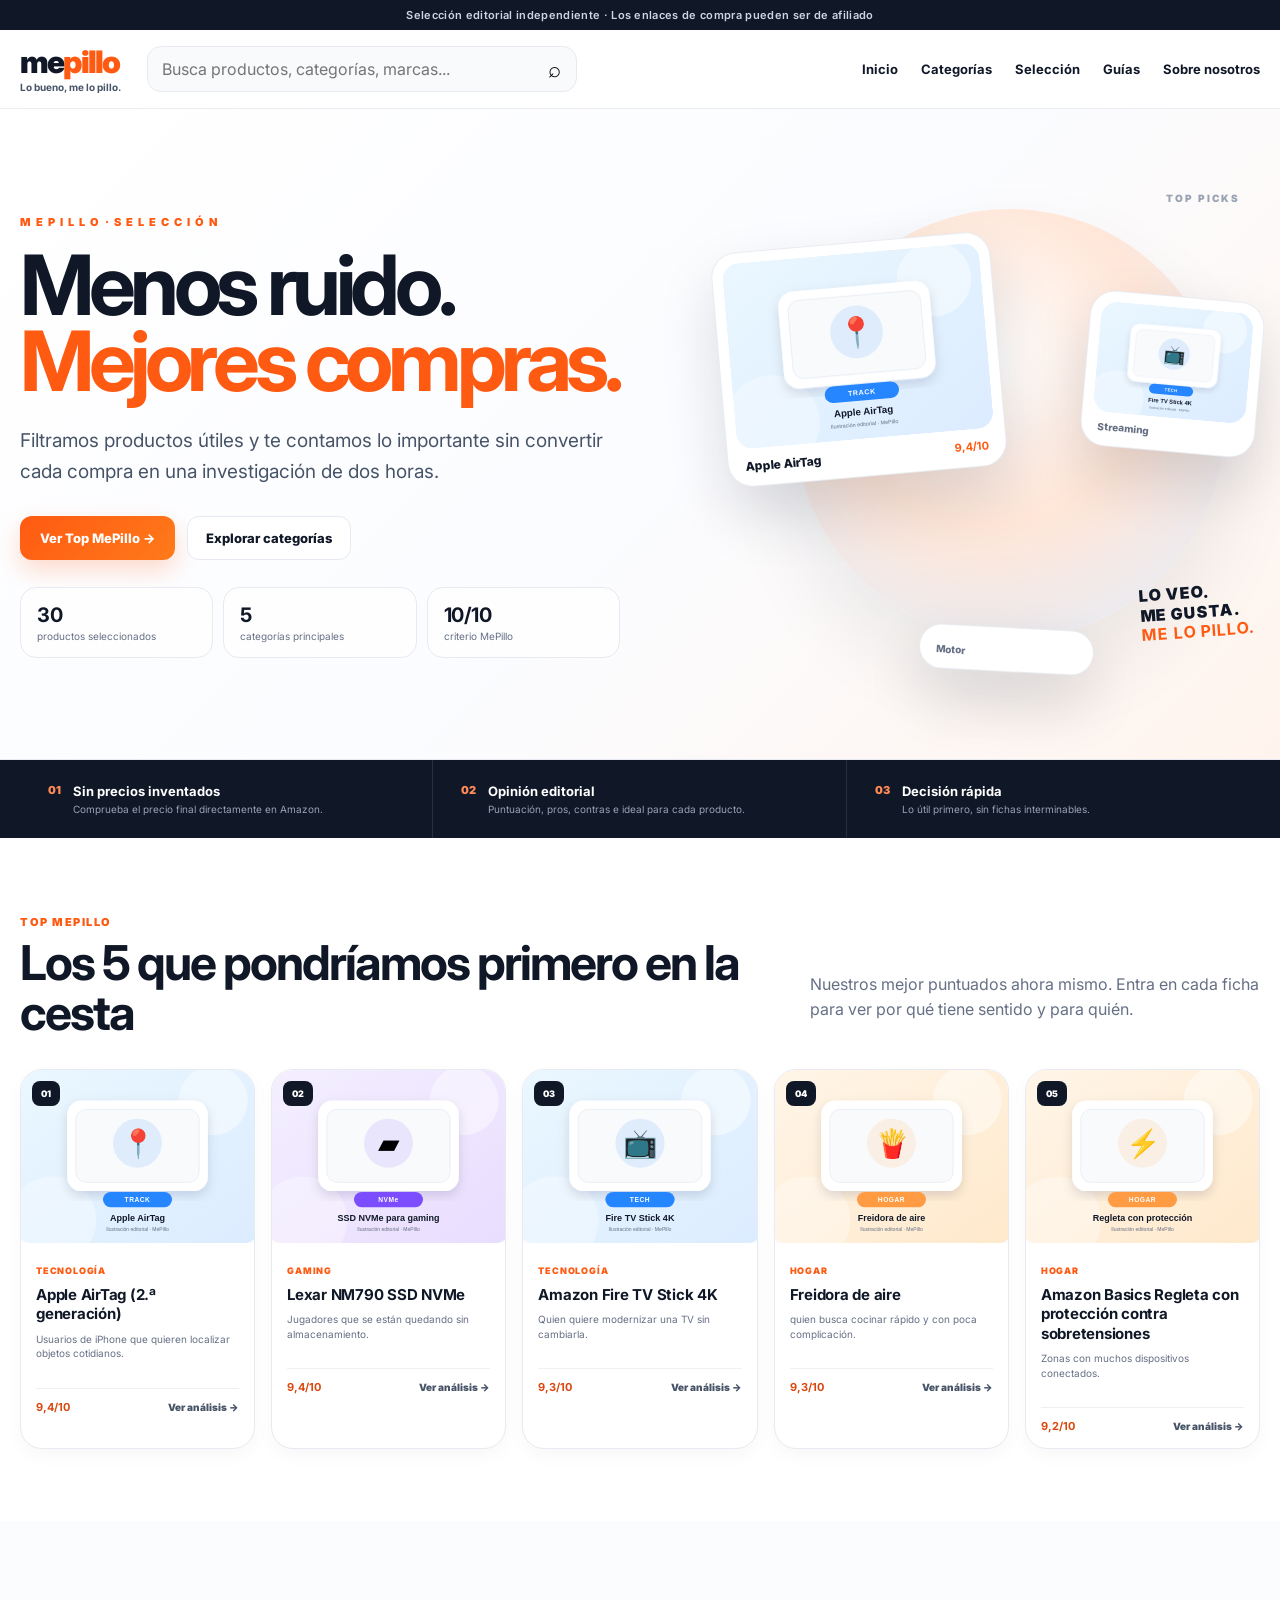
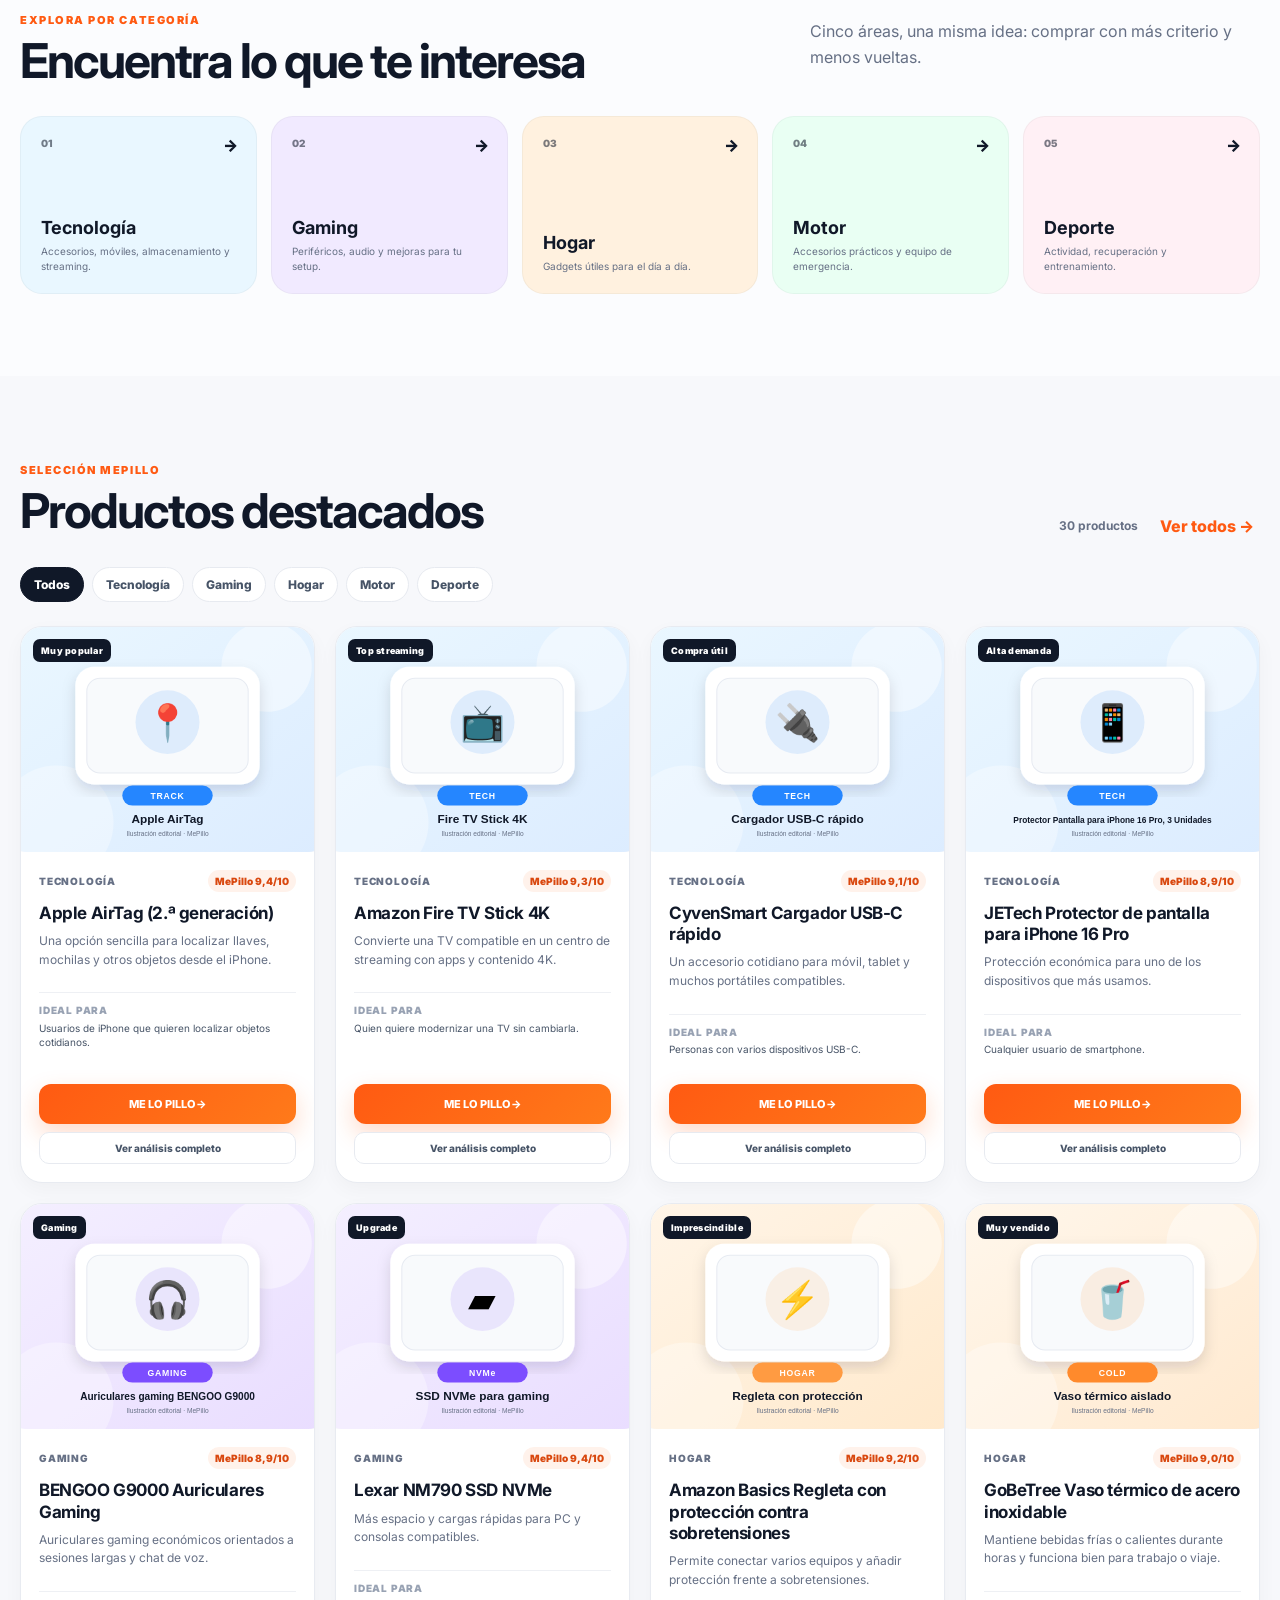
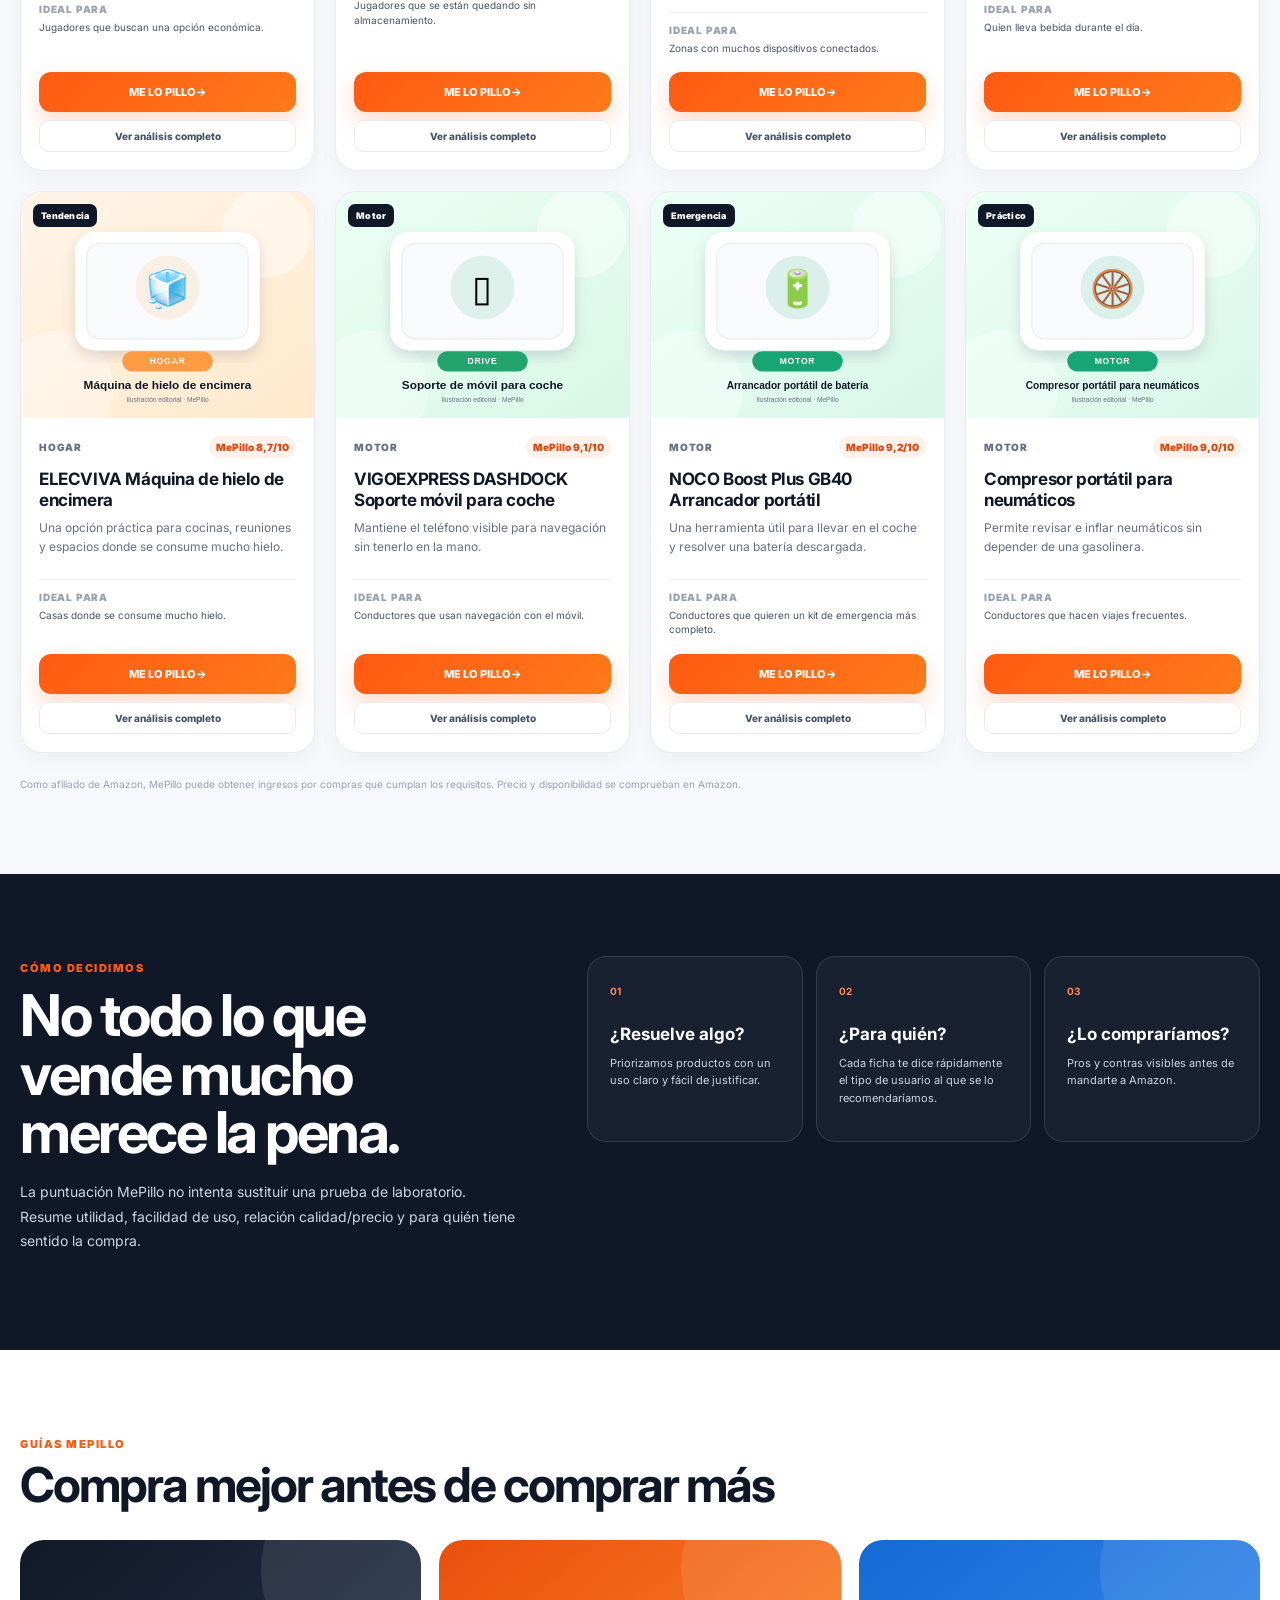
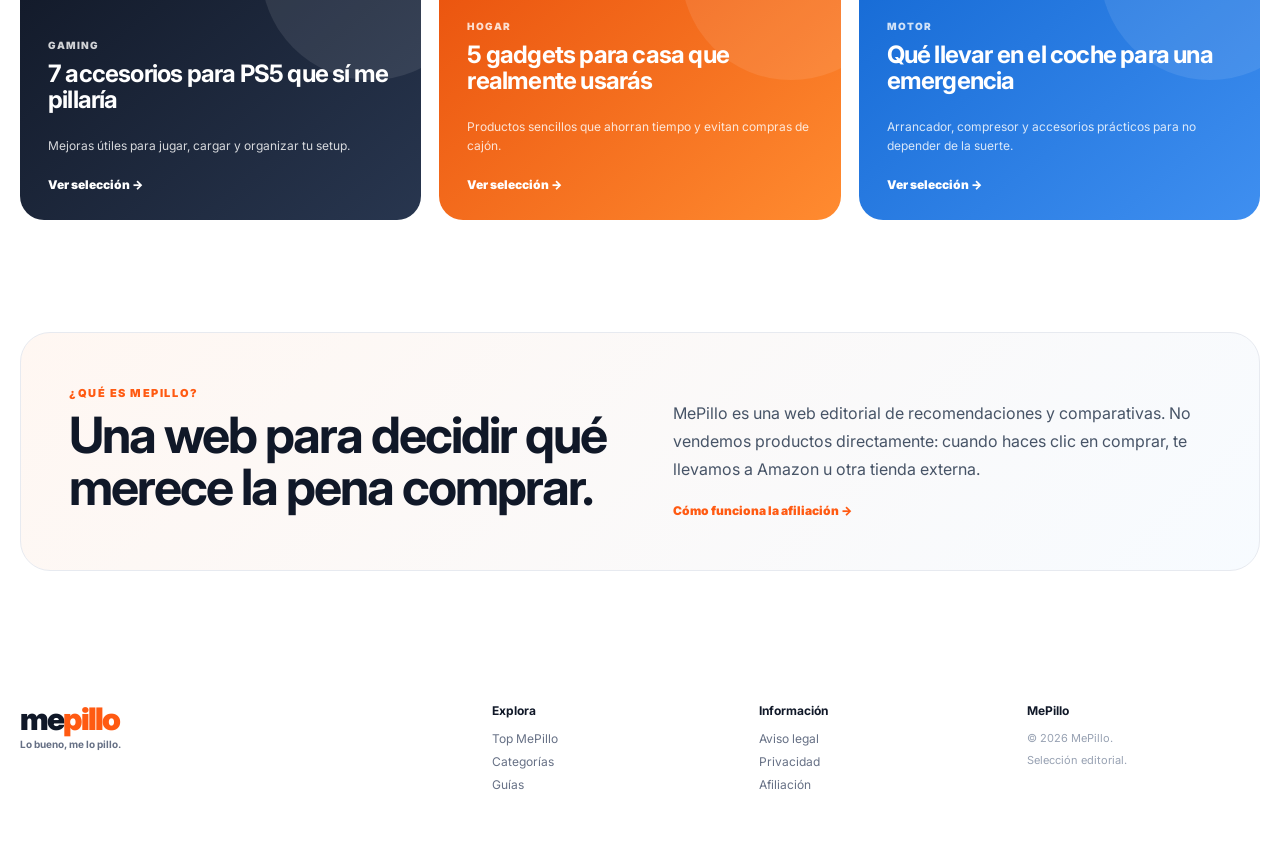
==== commit 394e29e4: "Fix MePillo V9 styles and product images" ====
--- a/public/index.html
+++ b/public/index.html
@@ -8,7 +8,7 @@
   <link rel="preconnect" href="https://fonts.googleapis.com">
   <link rel="preconnect" href="https://fonts.gstatic.com" crossorigin>
   <link href="https://fonts.googleapis.com/css2?family=Inter:wght@400;500;600;700;800;900&display=swap" rel="stylesheet">
-  <link rel="stylesheet" href="styles.css">
+  <link rel="stylesheet" href="styles.css?v=9">
 </head>
 <body>
   <div class="topbar">Selección editorial independiente · Los enlaces de compra pueden ser de afiliado</div>
@@ -57,6 +57,6 @@
   </main>
 
   <footer><div class="container footer-v4"><div class="brand footer-brand"><span class="brand-main">me<span>pillo</span></span><small>Lo bueno, me lo pillo.</small></div><div><strong>Explora</strong><a href="#top-mepillo">Top MePillo</a><a href="#categorias">Categorías</a><a href="#guias">Guías</a></div><div><strong>Información</strong><a href="legal.html">Aviso legal</a><a href="legal.html#privacidad">Privacidad</a><a href="legal.html#afiliacion">Afiliación</a></div><div><strong>MePillo</strong><p>© 2026 MePillo.</p><p>Selección editorial.</p></div></div></footer>
-  <script src="data.js"></script><script src="script.js"></script>
+  <script src="data.js?v=9"></script><script src="script.js?v=9"></script>
 </body>
 </html>
--- a/public/styles.css
+++ b/public/styles.css
@@ -17,3 +17,10 @@
 @media(max-width:1100px){.hero-v7-grid{grid-template-columns:1fr;min-height:auto;padding:80px 0}.hero-v7-visual{min-height:470px}.top-picks{grid-template-columns:repeat(3,1fr)}.category-grid-v7{grid-template-columns:repeat(3,1fr)}.product-grid{grid-template-columns:repeat(3,1fr)}.method-grid{grid-template-columns:1fr}.method-cards{grid-template-columns:repeat(3,1fr)}}
 @media(max-width:760px){.topbar{display:none}.nav-wrap{min-height:68px;gap:12px}.search{order:3;width:100%;max-width:none}.nav-wrap{flex-wrap:wrap;padding:10px 0}.main-nav{display:none;width:100%;flex-direction:column;align-items:flex-start;padding:12px 0}.main-nav.open{display:flex}.menu-btn{display:block;margin-left:auto}.hero-v7-grid{padding:56px 0 42px;gap:24px}.hero-v7-copy h1{font-size:52px;letter-spacing:-3.1px}.hero-v7-copy>p{font-size:16px}.hero-stats{grid-template-columns:1fr}.hero-v7-visual{min-height:390px}.visual-main{width:210px;left:8px}.visual-small{width:135px}.visual-small.one{right:0}.visual-small.two{left:160px}.trust-grid{grid-template-columns:1fr}.trust-grid>div{border-right:0;border-bottom:1px solid rgba(255,255,255,.1)}.section{padding:58px 0}.section-head{align-items:flex-start;flex-direction:column}.top-picks{grid-template-columns:1fr 1fr}.category-grid-v7{grid-template-columns:1fr 1fr}.product-grid{grid-template-columns:1fr 1fr}.method-cards{grid-template-columns:1fr}.guide-grid{grid-template-columns:1fr}.about-v7{grid-template-columns:1fr;padding:30px}.footer-v4{grid-template-columns:1fr 1fr}.hero-actions{flex-direction:column;align-items:stretch}.primary-btn,.secondary-btn{width:100%}}
 @media(max-width:500px){.container{width:min(100% - 26px,1240px)}.hero-v7-copy h1{font-size:43px}.hero-v7-visual{display:none}.top-picks,.category-grid-v7,.product-grid{grid-template-columns:1fr}.footer-v4{grid-template-columns:1fr}.product-body{min-height:0}.section-head h2{font-size:34px}.method-grid>div:first-child h2{font-size:38px}}
+
+
+/* ===== MePillo v9 — deployment hardening ===== */
+img{max-width:100%}
+.product-image img,.top-pick-image img,.detail-visual img,.visual-card img{font-size:0;color:transparent}
+.detail-visual img{min-height:320px;background:#f7f8fb}
+@media(max-width:760px){.detail-visual img{min-height:220px}}
